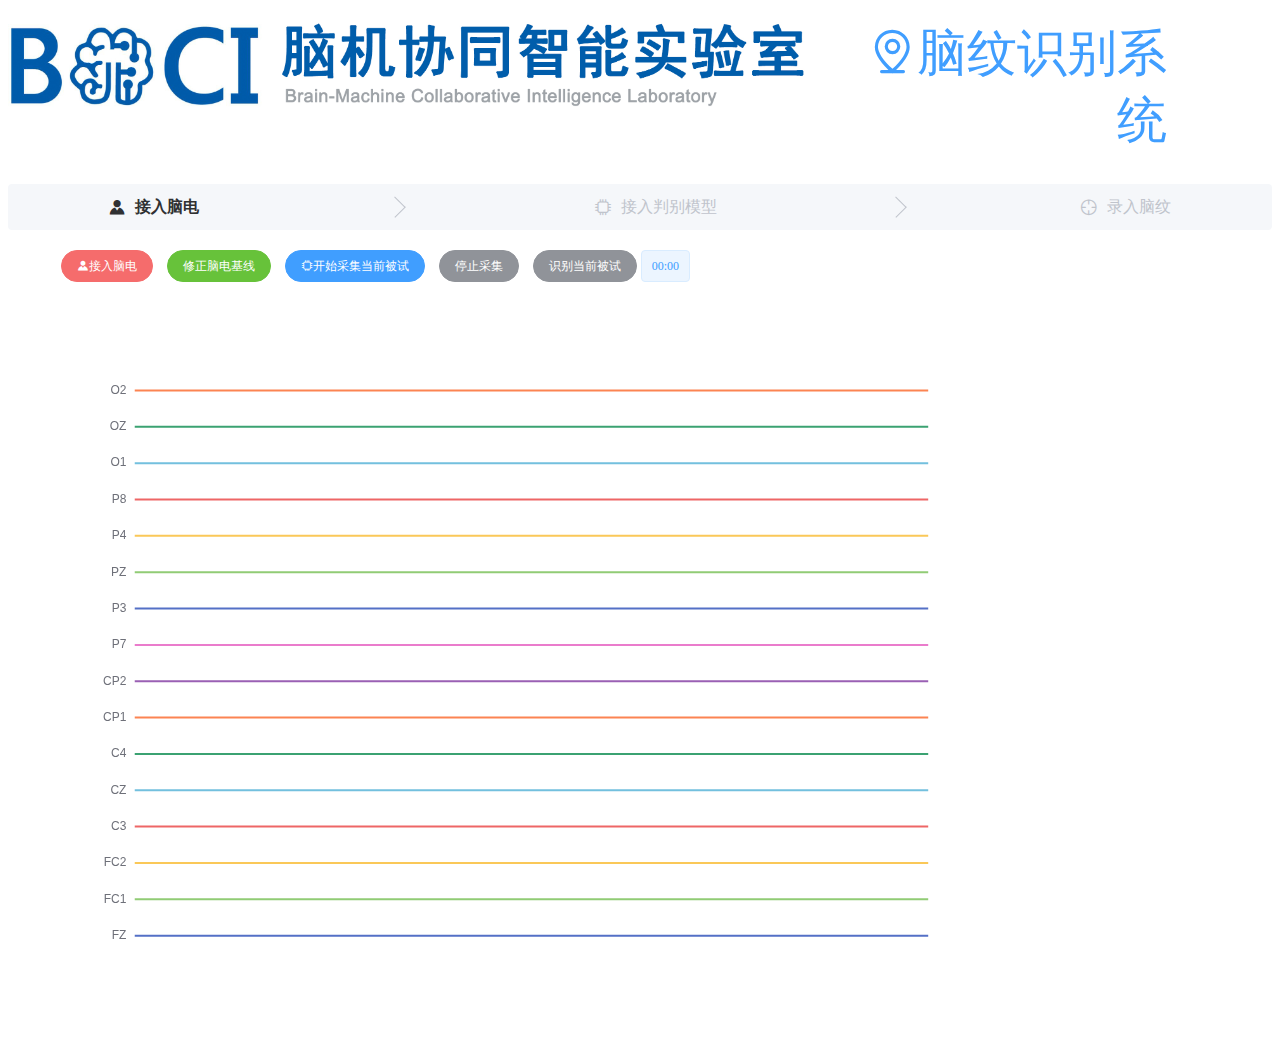
==== html/index.html @ faf5541b "for eeg-indentify" ====
<!DOCTYPE html>
<html lang="en">
<head>
    <meta charset="UTF-8">
    <meta http-equiv="X-UA-Compatible" content="IE=edge">
    <meta name="viewport" content="width=device-width, initial-scale=1.0">
    <title>脑纹识别系统-主页</title>
    <script src="./js/vue.js"></script>
    <script src="./js/axios.min.js"></script>
    <script type="text/javascript" src="./js/echarts.js"></script>
    <script type="text/javascript" src="./js/imageList.js"></script>
    <script type="text/javascript" src="./js/jquery.min.js"></script>
    <script type="text/javascript" src="./js/jquery.classycountdown.js"></script>
    <script type="text/javascript" src="./js/jquery.throttle.js"></script>
    <script type="text/javascript" src="./js/jquery.knob.js"></script>

    <!-- 引入样式 -->
    <link rel="stylesheet" href="./pkgs/element/lib/theme-chalk/index.css">
    <link rel="stylesheet" type="text/css" href="css/jquery.classycountdown.css" />
<!-- 引入组件库 -->
    <script src="./pkgs/element/lib/index.js"></script>
    <link  rel="stylesheet" href="./css/animate.min.css"/>
</head>
<body>
    <div id="app">
    <el-row style="margin-top: 20px;margin-bottom: 30px;">
        <el-col :span="16"><div ><img src="./images/BCI_title.jpg" width="800px"/></div></el-col>
        <el-col :span="6"><div style='line-height:height; color: #409eff; text-align: right; font-size: 50px; font-family: font-family: "Helvetica Neue",Helvetica,"PingFang SC","Hiragino Sans GB","Microsoft YaHei","微软雅黑",Arial,sans-serif;'><i class="el-icon-location-information"></i>脑纹识别系统</div></el-col>
        <audio id="tishiyin" src="./sounds/tishi.wav" preload="auto"></audio>
    </el-row>
    <el-row>
        <el-steps :active="active" simple>
            <el-step title="接入脑电" icon="el-icon-s-custom"></el-step>
            <el-step title="接入判别模型" icon="el-icon-cpu"></el-step>
            <el-step title="录入脑纹" icon="el-icon-aim"></el-step>
          </el-steps>
    </el-row>
    <el-row style="margin-top: 20px;">
        <el-col :span="1"><div style="width:100%;height:20px;"></div></el-col>
        <el-col :span="19">
                <el-button id="BCIbtn" @click="dealBCI()" type="danger" size="small" round><i class="el-icon-s-custom"></i>接入脑电</el-button>
                <el-button @click="reviseBaseline()" type="success" size="small" round>修正脑电基线</el-button>
				<el-button @click="startRecord()" type="primary" size="small"  round><i class="el-icon-cpu"></i>开始采集当前被试</el-button>
                <el-button @click="inputBox()" type="info" size="small" round>停止采集</el-button>
				<el-button @click="recognize()" type="info" size="small" round>识别当前被试</el-button>
                <el-tag id="timeCount">00:00</el-tag>
        </el-col>
    </el-row>

    <el-row><div id="bcicontainer" style="margin-top:20 px; height: 760px"></div></el-row>
    <el-row id="rsvpblock" style="margin-top:20px;margin-left: 50px;">
        <el-col style="text-align:center" :span="3">
            <h2>请注意以下目标</h2>
            <el-card class="box-card">
                <el-image id="limg" :src="timg" style="width: 200px;height: 400px;"></el-image>
            </el-card>
        </el-col>
        <el-col style="text-align:center" :span="17">
            <h2 style="margin-bottom: 20px;">刺激呈现区</h2>
            <div  id="countdown-container" ></div>
            <el-image id="rimg" :src="showimg" style="width: 200px;height: 400px;"></el-image>
        </el-col>
    </el-row>
</div>
</body>

<script>
function fix(num, length) {
  return ('' + num).length < length ? ((new Array(length + 1)).join('0') + num).slice(-length) : '' + num;
}

var app=new Vue({
    el: "#app",
    data:{
        bcistatus:0,
        baseurl:"http://127.0.0.1",
        active: 0,
        channels:["FZ", "FC1", "FC2", "C3", "CZ", "C4", "CP1", "CP2", "P7", "P3", "PZ", "P4", "P8", "O1", "OZ", "O2"],
        imageList:blockimages,
        timgs:timgs,
        showimg:blockimages[0][0],
        timg:timgs[0],
        present:200,
        trials:200,
        sessions:5,
        cursession:0,
        curtrial:0,
        hiddenTime: "hidden",
    },
    methods:{
        toLoading(message){
            return this.$loading({
                lock: false,
                text: message,
                fullscreen: 'false',
                spinner: 'el-icon-loading',
                background: 'rgba(0, 0, 0, 0.5)'
            })
        },
        reviseBaseline(){
            let loading;
            loading = this.toLoading("正在修正基线");
            let aurl=this.baseurl+"/api/reviseBaseline";
            axios.get(aurl).then(function(response){
                data=response.data
                if (data.code==1)
                    app.$message.error(data.data);
                else{
                    app.$message.success("基线修正成功");
                }
                loading.close();
            })
            .catch(function(error){
                app.$message.error(String(error));
                loading.close();
            });
        },
        closeBCI(){
            let loading;
            clearInterval(this.dataInterval);
            loading = this.toLoading("正在关闭上一个脑电模块");
            let aurl=this.baseurl+"/api/closeBCI";
            axios.get(aurl).then(function(response){
                data=response.data
                if (data.code==1)
                    app.$message.error(data.data);
                else{
                    app.$message.success("脑电连接关闭成功");
                    document.getElementById("BCIbtn").innerHTML="接入脑电";
                    app.bcistatus=0;
                }
                loading.close();
            })
            .catch(function(error){
                app.$message.error(String(error));
                loading.close();
            });
        },
        shiftTrial(){
            if(this.curtrial==this.trials){
                clearInterval(this.trialInterval);
                this.curtrial=0;
                this.cursession++;
                if(this.cursession<this.sessions){
                    this.timg=this.timgs[this.cursession];
                    this.$notify({title:"请注意",message: "下一个目标已更新" ,type:"success"})
                    document.getElementById("tishiyin").play();
                    console.log("修正前"+(Date.now()-this.totStart));
                    console.log(1000-(Date.now()-this.totStart-this.present*this.trials*this.cursession-(this.cursession-1)*10000))
                    setTimeout("app.countdown()",1000-(Date.now()-this.totStart-this.present*this.trials*this.cursession-(this.cursession-1)*10000));
                }
                return;
            }
            this.showimg=this.imageList[this.cursession][this.curtrial];
            var eps=Date.now()-this.present*this.curtrial-this.firstshow;
            this.curtrial++;
            // this.lastshow=Date.now();
            if(eps>20){
                setTimeout("app.shiftTrial()", this.present-eps);
            }else{
                setTimeout("app.shiftTrial()", this.present);
            }
        },
        doRSVP(){
            this.timg=this.timgs[this.cursession];
            this.firstshow=Date.now();
            this.shiftTrial();
            // this.clearInterval=setInterval(app.shiftTrial,this.present);
        },
        connectToBCI(){
            let loading;
            loading = this.toLoading("正在接入脑电信号模块");
            let aurl=this.baseurl+"/api/bcigo";
            axios.get(aurl).then(function(response){
                data=response.data
                if (data.code==1)
                    app.$message.error(data.data);
                else{
                    app.$message.success("脑电连接成功");
                    app.channels=data.data.channels;
                    app.bcistatus=1;
                    document.getElementById("BCIbtn").innerHTML="断开脑电连接";
                    app.initEcharts();
                    app.reviseBaseline();
                    this.dataInterval=setInterval(()=>{
                        app.getdata();
                    },250);
                }
                loading.close();
            })
            .catch(function(error){
                app.$message.error(String(error));
                loading.close();
            });
            app.active++;
        },
        dealBCI(){
            if(this.bcistatus==0){
                this.connectToBCI();
            }else{
                this.closeBCI();
            }
        },
        showRecordTime(){
            var d=document.getElementById("timeCount");
            var now=Date.now();
            d.innerHTML=fix(Math.ceil((now-app.startRecordTime)/60000),2)+":"+fix(Math.ceil((now-app.startRecordTime)/1000)%60,2);
        },
        startRecord(){
            let loading;
            loading = this.toLoading("正在开始采集数据");
            let aurl= this.baseurl + "/api/startRecord";
            axios.get(aurl).then(function(response){
                data=response.data
                if (data.code==1)
                    app.$message.error(data.data);
                else{
                    app.$message.success("开始采集数据");
                    app.startRecordTime=Date.now();
                    app.recordInteval=setInterval(()=>{
                        app.showRecordTime();
                    },1000)
                }
                loading.close();
            })
            .catch(function(error){
                app.$message.error(String(error));
                loading.close();
            });
            app.active++;
        },
		inputBox(){
		    this.$prompt('', '脑纹所属人姓名', {
                confirmButtonText: '确定',
                cancelButtonText: '取消',
            }).then(({ value }) => {
                app.stopRecord(value);
            }).catch(() => {
                app.$message({
                type: 'info',
                message: '出现未知问题'
                });
            });
		},
        stopRecord(name){
            let loading;
            loading = this.toLoading("正在保存脑纹数据");
            let aurl= this.baseurl + "/api/stopRecord";
            console.log(name);
            axios.get(aurl,{
                    params:{
                        subjectName: name,
                    }
                }).then(function(response){
                loading.close();
                data=response.data
                if (data.code==1)
                    app.$message.error(data.data);
                else{
                    app.$message.success("保存脑纹数据成功");
                    clearInterval(app.recordInteval);
                    document.getElementById("timeCount").innerHTML="00:00";
                }
            }).catch(function(error){
                app.$message.error(String(error));
                loading.close();
            });
            app.active++;
        },
        recognize(){
            let loading;
            loading = this.toLoading("正在观察当前脑纹");
            let aurl= this.baseurl + "/api/startJudge";

            axios.get(aurl).then(function(response){
                loading.close();
                data=response.data
                if (data.code==1)
                    app.$message.error(data.data);
                else{
                    app.$message.success({message:"识别到当前脑纹属于"+data.data,duration:0,showClose:true});
                }
            }).catch(function(error){
                app.$message.error(String(error));
                loading.close();
            });
        },
        getdata(){
            let aurl= this.baseurl + "/api/getdata";
            axios.get(aurl,{
                params: {
                    timeend: app.end,
                }
            }).then(function(response){
                data=response.data
                if (data.code==1){
                    console.log(data.data);
                }
                else{
                    data=data.data.data;
                    for (var i = 0; i < data[0].length; i++) {
                        for(var j = 0 ; j <app.channels.length; j++){
                            app.signals[j].shift()
                            app.signals[j].push(data[j][i]+j*6);
                        }
                        app.end++;
                        if ((i+1)%30==0){
                            series=[]   
                            for(var j = 0; j < app.channels.length; j++){
                                series.push({data:app.signals[j]})
                            }
                            app.myChart.setOption({
                                series: series,
                            });
                        }
                    }
                    series=[]
                    for(var j = 0; j < app.channels.length; j++){
                        series.push({name:app.channels[j],type:'line',showSymbol:false,hoverAnimation:false,data:app.signals[j],tooltip: {trigger: 'item',},})
                    }
                    app.myChart.setOption({
                        series: series,
                    });
                }
            }).catch(function(error){
                app.$message.error(String(error));
            });
        },
        countdown(){
            document.getElementById("rsvpblock").hidden=false;
            document.getElementById("rimg").hidden=true;
            $('#countdown-container').ClassyCountdown({
                theme: "black-wide", // theme
                end: '10',//实际是9秒剩下一秒用于修正误差
				now: '0',
				labels: true,
				style: {
					element: "",
					textResponsive: .5,
					seconds: {
						gauge: {
							thickness: .02,
							bgColor: "rgba(0,0,0,0.1)",
							fgColor: "#f39c12"
						},
						textCSS: 'font-family:\'Open Sans\'; font-size:25px; font-weight:300; color:#000000;' //原#34495e
					}
				},
				onEndCallback: function() {
                    console.log("修正后"+(Date.now()-app.totStart));
                    if (app.cursession==0)
                        app.totStart=Date.now()
                    var obj=$('#countdown-container').children()
                    for(var i=obj.length-1; i>=0 ; i--) obj[i].remove();
                    document.getElementById("rimg").hidden=false;
                    app.doRSVP();
				}
            })
            
        },
        pretrain(){
            document.getElementById("bcicontainer").hidden=true;
            this.countdown();
        },
        initEcharts(){
            let dom = document.getElementById("bcicontainer");
            document.getElementById("rsvpblock").hidden=true;
            document.getElementById("bcicontainer").hidden=false;
            this.myChart = echarts.init(dom);
            let option;
            this.signals = [];
            for(var i =0 ;i< this.channels.length;i++){
                this.signals.push([]);
            }
            // data=[1,0,-1,1,2,6]
            for (var i = 0; i < 1500; i++) {
                for(var j = 0 ; j <this.channels.length; j++){
                    this.signals[j].push(6*j);
                }
            }
            this.end=0;
            series=[]
            for(var i = 0; i < this.channels.length; i++){
                series.push({name:this.channels[i],type:'line',showSymbol:false,hoverAnimation:false,data:this.signals[i],tooltip: {trigger: 'item',},})
            }
            option = {
                tooltip: {
                },
                xAxis: {
		            show: false,
                    type: 'category',
                    min: 0,
                    max:1500,
                    splitLine: {
                        show: false
                    }
                },
                yAxis: {
                    show: true,
                    type: 'value',
                    min: -6,
                    max: this.channels.length*6+2,
                    interval:6,
                    axisLabel:{
                        formatter: function (value,index) {
                            var texts = [];
                            if (index>=1)
                                texts.push(app.channels[index-1]);
                            return texts;
                        }
                    },
                    splitLine: {
                        show: false
                    },
                },
                series: series
            };
            if (option && typeof option === 'object') {
                this.myChart.setOption(option);
            }
        },
    }
});

app.initEcharts();
</script>

</html>
---- html/pkgs/element/lib/theme-chalk/index.css ----
@charset "UTF-8";.el-pagination--small .arrow.disabled,.el-table .hidden-columns,.el-table td.is-hidden>*,.el-table th.is-hidden>*,.el-table--hidden{visibility:hidden}.el-input__suffix,.el-tree.is-dragging .el-tree-node__content *{pointer-events:none}.el-dropdown .el-dropdown-selfdefine:focus:active,.el-dropdown .el-dropdown-selfdefine:focus:not(.focusing),.el-message__closeBtn:focus,.el-message__content:focus,.el-popover:focus,.el-popover:focus:active,.el-popover__reference:focus:hover,.el-popover__reference:focus:not(.focusing),.el-rate:active,.el-rate:focus,.el-tooltip:focus:hover,.el-tooltip:focus:not(.focusing),.el-upload-list__item.is-success:active,.el-upload-list__item.is-success:not(.focusing):focus{outline-width:0}@font-face{font-family:element-icons;src:url(fonts/element-icons.woff) format("woff"),url(fonts/element-icons.ttf) format("truetype");font-weight:400;font-display:"auto";font-style:normal}[class*=" el-icon-"],[class^=el-icon-]{font-family:element-icons!important;speak:none;font-style:normal;font-weight:400;font-variant:normal;text-transform:none;line-height:1;vertical-align:baseline;display:inline-block;-webkit-font-smoothing:antialiased;-moz-osx-font-smoothing:grayscale}.el-icon-ice-cream-round:before{content:"\e6a0"}.el-icon-ice-cream-square:before{content:"\e6a3"}.el-icon-lollipop:before{content:"\e6a4"}.el-icon-potato-strips:before{content:"\e6a5"}.el-icon-milk-tea:before{content:"\e6a6"}.el-icon-ice-drink:before{content:"\e6a7"}.el-icon-ice-tea:before{content:"\e6a9"}.el-icon-coffee:before{content:"\e6aa"}.el-icon-orange:before{content:"\e6ab"}.el-icon-pear:before{content:"\e6ac"}.el-icon-apple:before{content:"\e6ad"}.el-icon-cherry:before{content:"\e6ae"}.el-icon-watermelon:before{content:"\e6af"}.el-icon-grape:before{content:"\e6b0"}.el-icon-refrigerator:before{content:"\e6b1"}.el-icon-goblet-square-full:before{content:"\e6b2"}.el-icon-goblet-square:before{content:"\e6b3"}.el-icon-goblet-full:before{content:"\e6b4"}.el-icon-goblet:before{content:"\e6b5"}.el-icon-cold-drink:before{content:"\e6b6"}.el-icon-coffee-cup:before{content:"\e6b8"}.el-icon-water-cup:before{content:"\e6b9"}.el-icon-hot-water:before{content:"\e6ba"}.el-icon-ice-cream:before{content:"\e6bb"}.el-icon-dessert:before{content:"\e6bc"}.el-icon-sugar:before{content:"\e6bd"}.el-icon-tableware:before{content:"\e6be"}.el-icon-burger:before{content:"\e6bf"}.el-icon-knife-fork:before{content:"\e6c1"}.el-icon-fork-spoon:before{content:"\e6c2"}.el-icon-chicken:before{content:"\e6c3"}.el-icon-food:before{content:"\e6c4"}.el-icon-dish-1:before{content:"\e6c5"}.el-icon-dish:before{content:"\e6c6"}.el-icon-moon-night:before{content:"\e6ee"}.el-icon-moon:before{content:"\e6f0"}.el-icon-cloudy-and-sunny:before{content:"\e6f1"}.el-icon-partly-cloudy:before{content:"\e6f2"}.el-icon-cloudy:before{content:"\e6f3"}.el-icon-sunny:before{content:"\e6f6"}.el-icon-sunset:before{content:"\e6f7"}.el-icon-sunrise-1:before{content:"\e6f8"}.el-icon-sunrise:before{content:"\e6f9"}.el-icon-heavy-rain:before{content:"\e6fa"}.el-icon-lightning:before{content:"\e6fb"}.el-icon-light-rain:before{content:"\e6fc"}.el-icon-wind-power:before{content:"\e6fd"}.el-icon-baseball:before{content:"\e712"}.el-icon-soccer:before{content:"\e713"}.el-icon-football:before{content:"\e715"}.el-icon-basketball:before{content:"\e716"}.el-icon-ship:before{content:"\e73f"}.el-icon-truck:before{content:"\e740"}.el-icon-bicycle:before{content:"\e741"}.el-icon-mobile-phone:before{content:"\e6d3"}.el-icon-service:before{content:"\e6d4"}.el-icon-key:before{content:"\e6e2"}.el-icon-unlock:before{content:"\e6e4"}.el-icon-lock:before{content:"\e6e5"}.el-icon-watch:before{content:"\e6fe"}.el-icon-watch-1:before{content:"\e6ff"}.el-icon-timer:before{content:"\e702"}.el-icon-alarm-clock:before{content:"\e703"}.el-icon-map-location:before{content:"\e704"}.el-icon-delete-location:before{content:"\e705"}.el-icon-add-location:before{content:"\e706"}.el-icon-location-information:before{content:"\e707"}.el-icon-location-outline:before{content:"\e708"}.el-icon-location:before{content:"\e79e"}.el-icon-place:before{content:"\e709"}.el-icon-discover:before{content:"\e70a"}.el-icon-first-aid-kit:before{content:"\e70b"}.el-icon-trophy-1:before{content:"\e70c"}.el-icon-trophy:before{content:"\e70d"}.el-icon-medal:before{content:"\e70e"}.el-icon-medal-1:before{content:"\e70f"}.el-icon-stopwatch:before{content:"\e710"}.el-icon-mic:before{content:"\e711"}.el-icon-copy-document:before{content:"\e718"}.el-icon-full-screen:before{content:"\e719"}.el-icon-switch-button:before{content:"\e71b"}.el-icon-aim:before{content:"\e71c"}.el-icon-crop:before{content:"\e71d"}.el-icon-odometer:before{content:"\e71e"}.el-icon-time:before{content:"\e71f"}.el-icon-bangzhu:before{content:"\e724"}.el-icon-close-notification:before{content:"\e726"}.el-icon-microphone:before{content:"\e727"}.el-icon-turn-off-microphone:before{content:"\e728"}.el-icon-position:before{content:"\e729"}.el-icon-postcard:before{content:"\e72a"}.el-icon-message:before{content:"\e72b"}.el-icon-chat-line-square:before{content:"\e72d"}.el-icon-chat-dot-square:before{content:"\e72e"}.el-icon-chat-dot-round:before{content:"\e72f"}.el-icon-chat-square:before{content:"\e730"}.el-icon-chat-line-round:before{content:"\e731"}.el-icon-chat-round:before{content:"\e732"}.el-icon-set-up:before{content:"\e733"}.el-icon-turn-off:before{content:"\e734"}.el-icon-open:before{content:"\e735"}.el-icon-connection:before{content:"\e736"}.el-icon-link:before{content:"\e737"}.el-icon-cpu:before{content:"\e738"}.el-icon-thumb:before{content:"\e739"}.el-icon-female:before{content:"\e73a"}.el-icon-male:before{content:"\e73b"}.el-icon-guide:before{content:"\e73c"}.el-icon-news:before{content:"\e73e"}.el-icon-price-tag:before{content:"\e744"}.el-icon-discount:before{content:"\e745"}.el-icon-wallet:before{content:"\e747"}.el-icon-coin:before{content:"\e748"}.el-icon-money:before{content:"\e749"}.el-icon-bank-card:before{content:"\e74a"}.el-icon-box:before{content:"\e74b"}.el-icon-present:before{content:"\e74c"}.el-icon-sell:before{content:"\e6d5"}.el-icon-sold-out:before{content:"\e6d6"}.el-icon-shopping-bag-2:before{content:"\e74d"}.el-icon-shopping-bag-1:before{content:"\e74e"}.el-icon-shopping-cart-2:before{content:"\e74f"}.el-icon-shopping-cart-1:before{content:"\e750"}.el-icon-shopping-cart-full:before{content:"\e751"}.el-icon-smoking:before{content:"\e752"}.el-icon-no-smoking:before{content:"\e753"}.el-icon-house:before{content:"\e754"}.el-icon-table-lamp:before{content:"\e755"}.el-icon-school:before{content:"\e756"}.el-icon-office-building:before{content:"\e757"}.el-icon-toilet-paper:before{content:"\e758"}.el-icon-notebook-2:before{content:"\e759"}.el-icon-notebook-1:before{content:"\e75a"}.el-icon-files:before{content:"\e75b"}.el-icon-collection:before{content:"\e75c"}.el-icon-receiving:before{content:"\e75d"}.el-icon-suitcase-1:before{content:"\e760"}.el-icon-suitcase:before{content:"\e761"}.el-icon-film:before{content:"\e763"}.el-icon-collection-tag:before{content:"\e765"}.el-icon-data-analysis:before{content:"\e766"}.el-icon-pie-chart:before{content:"\e767"}.el-icon-data-board:before{content:"\e768"}.el-icon-data-line:before{content:"\e76d"}.el-icon-reading:before{content:"\e769"}.el-icon-magic-stick:before{content:"\e76a"}.el-icon-coordinate:before{content:"\e76b"}.el-icon-mouse:before{content:"\e76c"}.el-icon-brush:before{content:"\e76e"}.el-icon-headset:before{content:"\e76f"}.el-icon-umbrella:before{content:"\e770"}.el-icon-scissors:before{content:"\e771"}.el-icon-mobile:before{content:"\e773"}.el-icon-attract:before{content:"\e774"}.el-icon-monitor:before{content:"\e775"}.el-icon-search:before{content:"\e778"}.el-icon-takeaway-box:before{content:"\e77a"}.el-icon-paperclip:before{content:"\e77d"}.el-icon-printer:before{content:"\e77e"}.el-icon-document-add:before{content:"\e782"}.el-icon-document:before{content:"\e785"}.el-icon-document-checked:before{content:"\e786"}.el-icon-document-copy:before{content:"\e787"}.el-icon-document-delete:before{content:"\e788"}.el-icon-document-remove:before{content:"\e789"}.el-icon-tickets:before{content:"\e78b"}.el-icon-folder-checked:before{content:"\e77f"}.el-icon-folder-delete:before{content:"\e780"}.el-icon-folder-remove:before{content:"\e781"}.el-icon-folder-add:before{content:"\e783"}.el-icon-folder-opened:before{content:"\e784"}.el-icon-folder:before{content:"\e78a"}.el-icon-edit-outline:before{content:"\e764"}.el-icon-edit:before{content:"\e78c"}.el-icon-date:before{content:"\e78e"}.el-icon-c-scale-to-original:before{content:"\e7c6"}.el-icon-view:before{content:"\e6ce"}.el-icon-loading:before{content:"\e6cf"}.el-icon-rank:before{content:"\e6d1"}.el-icon-sort-down:before{content:"\e7c4"}.el-icon-sort-up:before{content:"\e7c5"}.el-icon-sort:before{content:"\e6d2"}.el-icon-finished:before{content:"\e6cd"}.el-icon-refresh-left:before{content:"\e6c7"}.el-icon-refresh-right:before{content:"\e6c8"}.el-icon-refresh:before{content:"\e6d0"}.el-icon-video-play:before{content:"\e7c0"}.el-icon-video-pause:before{content:"\e7c1"}.el-icon-d-arrow-right:before{content:"\e6dc"}.el-icon-d-arrow-left:before{content:"\e6dd"}.el-icon-arrow-up:before{content:"\e6e1"}.el-icon-arrow-down:before{content:"\e6df"}.el-icon-arrow-right:before{content:"\e6e0"}.el-icon-arrow-left:before{content:"\e6de"}.el-icon-top-right:before{content:"\e6e7"}.el-icon-top-left:before{content:"\e6e8"}.el-icon-top:before{content:"\e6e6"}.el-icon-bottom:before{content:"\e6eb"}.el-icon-right:before{content:"\e6e9"}.el-icon-back:before{content:"\e6ea"}.el-icon-bottom-right:before{content:"\e6ec"}.el-icon-bottom-left:before{content:"\e6ed"}.el-icon-caret-top:before{content:"\e78f"}.el-icon-caret-bottom:before{content:"\e790"}.el-icon-caret-right:before{content:"\e791"}.el-icon-caret-left:before{content:"\e792"}.el-icon-d-caret:before{content:"\e79a"}.el-icon-share:before{content:"\e793"}.el-icon-menu:before{content:"\e798"}.el-icon-s-grid:before{content:"\e7a6"}.el-icon-s-check:before{content:"\e7a7"}.el-icon-s-data:before{content:"\e7a8"}.el-icon-s-opportunity:before{content:"\e7aa"}.el-icon-s-custom:before{content:"\e7ab"}.el-icon-s-claim:before{content:"\e7ad"}.el-icon-s-finance:before{content:"\e7ae"}.el-icon-s-comment:before{content:"\e7af"}.el-icon-s-flag:before{content:"\e7b0"}.el-icon-s-marketing:before{content:"\e7b1"}.el-icon-s-shop:before{content:"\e7b4"}.el-icon-s-open:before{content:"\e7b5"}.el-icon-s-management:before{content:"\e7b6"}.el-icon-s-ticket:before{content:"\e7b7"}.el-icon-s-release:before{content:"\e7b8"}.el-icon-s-home:before{content:"\e7b9"}.el-icon-s-promotion:before{content:"\e7ba"}.el-icon-s-operation:before{content:"\e7bb"}.el-icon-s-unfold:before{content:"\e7bc"}.el-icon-s-fold:before{content:"\e7a9"}.el-icon-s-platform:before{content:"\e7bd"}.el-icon-s-order:before{content:"\e7be"}.el-icon-s-cooperation:before{content:"\e7bf"}.el-icon-bell:before{content:"\e725"}.el-icon-message-solid:before{content:"\e799"}.el-icon-video-camera:before{content:"\e772"}.el-icon-video-camera-solid:before{content:"\e796"}.el-icon-camera:before{content:"\e779"}.el-icon-camera-solid:before{content:"\e79b"}.el-icon-download:before{content:"\e77c"}.el-icon-upload2:before{content:"\e77b"}.el-icon-upload:before{content:"\e7c3"}.el-icon-picture-outline-round:before{content:"\e75f"}.el-icon-picture-outline:before{content:"\e75e"}.el-icon-picture:before{content:"\e79f"}.el-icon-close:before{content:"\e6db"}.el-icon-check:before{content:"\e6da"}.el-icon-plus:before{content:"\e6d9"}.el-icon-minus:before{content:"\e6d8"}.el-icon-help:before{content:"\e73d"}.el-icon-s-help:before{content:"\e7b3"}.el-icon-circle-close:before{content:"\e78d"}.el-icon-circle-check:before{content:"\e720"}.el-icon-circle-plus-outline:before{content:"\e723"}.el-icon-remove-outline:before{content:"\e722"}.el-icon-zoom-out:before{content:"\e776"}.el-icon-zoom-in:before{content:"\e777"}.el-icon-error:before{content:"\e79d"}.el-icon-success:before{content:"\e79c"}.el-icon-circle-plus:before{content:"\e7a0"}.el-icon-remove:before{content:"\e7a2"}.el-icon-info:before{content:"\e7a1"}.el-icon-question:before{content:"\e7a4"}.el-icon-warning-outline:before{content:"\e6c9"}.el-icon-warning:before{content:"\e7a3"}.el-icon-goods:before{content:"\e7c2"}.el-icon-s-goods:before{content:"\e7b2"}.el-icon-star-off:before{content:"\e717"}.el-icon-star-on:before{content:"\e797"}.el-icon-more-outline:before{content:"\e6cc"}.el-icon-more:before{content:"\e794"}.el-icon-phone-outline:before{content:"\e6cb"}.el-icon-phone:before{content:"\e795"}.el-icon-user:before{content:"\e6e3"}.el-icon-user-solid:before{content:"\e7a5"}.el-icon-setting:before{content:"\e6ca"}.el-icon-s-tools:before{content:"\e7ac"}.el-icon-delete:before{content:"\e6d7"}.el-icon-delete-solid:before{content:"\e7c9"}.el-icon-eleme:before{content:"\e7c7"}.el-icon-platform-eleme:before{content:"\e7ca"}.el-icon-loading{-webkit-animation:rotating 2s linear infinite;animation:rotating 2s linear infinite}.el-icon--right{margin-left:5px}.el-icon--left{margin-right:5px}@-webkit-keyframes rotating{0%{-webkit-transform:rotateZ(0);transform:rotateZ(0)}100%{-webkit-transform:rotateZ(360deg);transform:rotateZ(360deg)}}@keyframes rotating{0%{-webkit-transform:rotateZ(0);transform:rotateZ(0)}100%{-webkit-transform:rotateZ(360deg);transform:rotateZ(360deg)}}.el-pagination{white-space:nowrap;padding:2px 5px;color:#303133;font-weight:700}.el-pagination::after,.el-pagination::before{display:table;content:""}.el-pagination::after{clear:both}.el-pagination button,.el-pagination span:not([class*=suffix]){display:inline-block;font-size:13px;min-width:35.5px;height:28px;line-height:28px;vertical-align:top;-webkit-box-sizing:border-box;box-sizing:border-box}.el-pagination .el-input__inner{text-align:center;-moz-appearance:textfield;line-height:normal}.el-pagination .el-input__suffix{right:0;-webkit-transform:scale(.8);transform:scale(.8)}.el-pagination .el-select .el-input{width:100px;margin:0 5px}.el-pagination .el-select .el-input .el-input__inner{padding-right:25px;border-radius:3px}.el-pagination button{border:none;padding:0 6px;background:0 0}.el-pagination button:focus{outline:0}.el-pagination button:hover{color:#409EFF}.el-pagination button:disabled{color:#C0C4CC;background-color:#FFF;cursor:not-allowed}.el-pagination .btn-next,.el-pagination .btn-prev{background:center center no-repeat #FFF;background-size:16px;cursor:pointer;margin:0;color:#303133}.el-pagination .btn-next .el-icon,.el-pagination .btn-prev .el-icon{display:block;font-size:12px;font-weight:700}.el-pagination .btn-prev{padding-right:12px}.el-pagination .btn-next{padding-left:12px}.el-pagination .el-pager li.disabled{color:#C0C4CC;cursor:not-allowed}.el-pager li,.el-pager li.btn-quicknext:hover,.el-pager li.btn-quickprev:hover{cursor:pointer}.el-pagination--small .btn-next,.el-pagination--small .btn-prev,.el-pagination--small .el-pager li,.el-pagination--small .el-pager li.btn-quicknext,.el-pagination--small .el-pager li.btn-quickprev,.el-pagination--small .el-pager li:last-child{border-color:transparent;font-size:12px;line-height:22px;height:22px;min-width:22px}.el-pagination--small .more::before,.el-pagination--small li.more::before{line-height:24px}.el-pagination--small button,.el-pagination--small span:not([class*=suffix]){height:22px;line-height:22px}.el-pagination--small .el-pagination__editor,.el-pagination--small .el-pagination__editor.el-input .el-input__inner{height:22px}.el-pagination__sizes{margin:0 10px 0 0;font-weight:400;color:#606266}.el-pagination__sizes .el-input .el-input__inner{font-size:13px;padding-left:8px}.el-pagination__sizes .el-input .el-input__inner:hover{border-color:#409EFF}.el-pagination__total{margin-right:10px;font-weight:400;color:#606266}.el-pagination__jump{margin-left:24px;font-weight:400;color:#606266}.el-pagination__jump .el-input__inner{padding:0 3px}.el-pagination__rightwrapper{float:right}.el-pagination__editor{line-height:18px;padding:0 2px;height:28px;text-align:center;margin:0 2px;-webkit-box-sizing:border-box;box-sizing:border-box;border-radius:3px}.el-pager,.el-pagination.is-background .btn-next,.el-pagination.is-background .btn-prev{padding:0}.el-pagination__editor.el-input{width:50px}.el-pagination__editor.el-input .el-input__inner{height:28px}.el-pagination__editor .el-input__inner::-webkit-inner-spin-button,.el-pagination__editor .el-input__inner::-webkit-outer-spin-button{-webkit-appearance:none;margin:0}.el-pagination.is-background .btn-next,.el-pagination.is-background .btn-prev,.el-pagination.is-background .el-pager li{margin:0 5px;background-color:#f4f4f5;color:#606266;min-width:30px;border-radius:2px}.el-pagination.is-background .btn-next.disabled,.el-pagination.is-background .btn-next:disabled,.el-pagination.is-background .btn-prev.disabled,.el-pagination.is-background .btn-prev:disabled,.el-pagination.is-background .el-pager li.disabled{color:#C0C4CC}.el-pagination.is-background .el-pager li:not(.disabled):hover{color:#409EFF}.el-pagination.is-background .el-pager li:not(.disabled).active{background-color:#409EFF;color:#FFF}.el-dialog,.el-pager li{background:#FFF;-webkit-box-sizing:border-box}.el-pagination.is-background.el-pagination--small .btn-next,.el-pagination.is-background.el-pagination--small .btn-prev,.el-pagination.is-background.el-pagination--small .el-pager li{margin:0 3px;min-width:22px}.el-pager,.el-pager li{vertical-align:top;margin:0;display:inline-block}.el-pager{-webkit-user-select:none;-moz-user-select:none;-ms-user-select:none;user-select:none;list-style:none;font-size:0}.el-date-table,.el-table th{-webkit-user-select:none;-moz-user-select:none}.el-pager .more::before{line-height:30px}.el-pager li{padding:0 4px;font-size:13px;min-width:35.5px;height:28px;line-height:28px;box-sizing:border-box;text-align:center}.el-menu--collapse .el-menu .el-submenu,.el-menu--popup{min-width:200px}.el-pager li.btn-quicknext,.el-pager li.btn-quickprev{line-height:28px;color:#303133}.el-pager li.btn-quicknext.disabled,.el-pager li.btn-quickprev.disabled{color:#C0C4CC}.el-pager li.active+li{border-left:0}.el-pager li:hover{color:#409EFF}.el-pager li.active{color:#409EFF;cursor:default}@-webkit-keyframes v-modal-in{0%{opacity:0}}@-webkit-keyframes v-modal-out{100%{opacity:0}}.el-dialog{position:relative;margin:0 auto 50px;border-radius:2px;-webkit-box-shadow:0 1px 3px rgba(0,0,0,.3);box-shadow:0 1px 3px rgba(0,0,0,.3);box-sizing:border-box;width:50%}.el-dialog.is-fullscreen{width:100%;margin-top:0;margin-bottom:0;height:100%;overflow:auto}.el-dialog__wrapper{position:fixed;top:0;right:0;bottom:0;left:0;overflow:auto;margin:0}.el-dialog__header{padding:20px 20px 10px}.el-dialog__headerbtn{position:absolute;top:20px;right:20px;padding:0;background:0 0;border:none;outline:0;cursor:pointer;font-size:16px}.el-dialog__headerbtn .el-dialog__close{color:#909399}.el-dialog__headerbtn:focus .el-dialog__close,.el-dialog__headerbtn:hover .el-dialog__close{color:#409EFF}.el-dialog__title{line-height:24px;font-size:18px;color:#303133}.el-dialog__body{padding:30px 20px;color:#606266;font-size:14px;word-break:break-all}.el-dialog__footer{padding:10px 20px 20px;text-align:right;-webkit-box-sizing:border-box;box-sizing:border-box}.el-dialog--center{text-align:center}.el-dialog--center .el-dialog__body{text-align:initial;padding:25px 25px 30px}.el-dialog--center .el-dialog__footer{text-align:inherit}.dialog-fade-enter-active{-webkit-animation:dialog-fade-in .3s;animation:dialog-fade-in .3s}.dialog-fade-leave-active{-webkit-animation:dialog-fade-out .3s;animation:dialog-fade-out .3s}@-webkit-keyframes dialog-fade-in{0%{-webkit-transform:translate3d(0,-20px,0);transform:translate3d(0,-20px,0);opacity:0}100%{-webkit-transform:translate3d(0,0,0);transform:translate3d(0,0,0);opacity:1}}@keyframes dialog-fade-in{0%{-webkit-transform:translate3d(0,-20px,0);transform:translate3d(0,-20px,0);opacity:0}100%{-webkit-transform:translate3d(0,0,0);transform:translate3d(0,0,0);opacity:1}}@-webkit-keyframes dialog-fade-out{0%{-webkit-transform:translate3d(0,0,0);transform:translate3d(0,0,0);opacity:1}100%{-webkit-transform:translate3d(0,-20px,0);transform:translate3d(0,-20px,0);opacity:0}}@keyframes dialog-fade-out{0%{-webkit-transform:translate3d(0,0,0);transform:translate3d(0,0,0);opacity:1}100%{-webkit-transform:translate3d(0,-20px,0);transform:translate3d(0,-20px,0);opacity:0}}.el-autocomplete{position:relative;display:inline-block}.el-autocomplete-suggestion{margin:5px 0;-webkit-box-shadow:0 2px 12px 0 rgba(0,0,0,.1);box-shadow:0 2px 12px 0 rgba(0,0,0,.1);border-radius:4px;border:1px solid #E4E7ED;-webkit-box-sizing:border-box;box-sizing:border-box;background-color:#FFF}.el-dropdown-menu,.el-menu--collapse .el-submenu .el-menu{z-index:10;-webkit-box-shadow:0 2px 12px 0 rgba(0,0,0,.1)}.el-autocomplete-suggestion__wrap{max-height:280px;padding:10px 0;-webkit-box-sizing:border-box;box-sizing:border-box}.el-autocomplete-suggestion__list{margin:0;padding:0}.el-autocomplete-suggestion li{padding:0 20px;margin:0;line-height:34px;cursor:pointer;color:#606266;font-size:14px;list-style:none;white-space:nowrap;overflow:hidden;text-overflow:ellipsis}.el-autocomplete-suggestion li.highlighted,.el-autocomplete-suggestion li:hover{background-color:#F5F7FA}.el-autocomplete-suggestion li.divider{margin-top:6px;border-top:1px solid #000}.el-autocomplete-suggestion li.divider:last-child{margin-bottom:-6px}.el-autocomplete-suggestion.is-loading li{text-align:center;height:100px;line-height:100px;font-size:20px;color:#999}.el-autocomplete-suggestion.is-loading li::after{display:inline-block;content:"";height:100%;vertical-align:middle}.el-autocomplete-suggestion.is-loading li:hover{background-color:#FFF}.el-autocomplete-suggestion.is-loading .el-icon-loading{vertical-align:middle}.el-dropdown{display:inline-block;position:relative;color:#606266;font-size:14px}.el-dropdown .el-button-group{display:block}.el-dropdown .el-button-group .el-button{float:none}.el-dropdown .el-dropdown__caret-button{padding-left:5px;padding-right:5px;position:relative;border-left:none}.el-dropdown .el-dropdown__caret-button::before{content:'';position:absolute;display:block;width:1px;top:5px;bottom:5px;left:0;background:rgba(255,255,255,.5)}.el-dropdown .el-dropdown__caret-button.el-button--default::before{background:rgba(220,223,230,.5)}.el-dropdown .el-dropdown__caret-button:hover::before{top:0;bottom:0}.el-dropdown .el-dropdown__caret-button .el-dropdown__icon{padding-left:0}.el-dropdown__icon{font-size:12px;margin:0 3px}.el-dropdown-menu{position:absolute;top:0;left:0;padding:10px 0;margin:5px 0;background-color:#FFF;border:1px solid #EBEEF5;border-radius:4px;box-shadow:0 2px 12px 0 rgba(0,0,0,.1)}.el-dropdown-menu__item{list-style:none;line-height:36px;padding:0 20px;margin:0;font-size:14px;color:#606266;cursor:pointer;outline:0}.el-dropdown-menu__item:focus,.el-dropdown-menu__item:not(.is-disabled):hover{background-color:#ecf5ff;color:#66b1ff}.el-dropdown-menu__item i{margin-right:5px}.el-dropdown-menu__item--divided{position:relative;margin-top:6px;border-top:1px solid #EBEEF5}.el-dropdown-menu__item--divided:before{content:'';height:6px;display:block;margin:0 -20px;background-color:#FFF}.el-dropdown-menu__item.is-disabled{cursor:default;color:#bbb;pointer-events:none}.el-dropdown-menu--medium{padding:6px 0}.el-dropdown-menu--medium .el-dropdown-menu__item{line-height:30px;padding:0 17px;font-size:14px}.el-dropdown-menu--medium .el-dropdown-menu__item.el-dropdown-menu__item--divided{margin-top:6px}.el-dropdown-menu--medium .el-dropdown-menu__item.el-dropdown-menu__item--divided:before{height:6px;margin:0 -17px}.el-dropdown-menu--small{padding:6px 0}.el-dropdown-menu--small .el-dropdown-menu__item{line-height:27px;padding:0 15px;font-size:13px}.el-dropdown-menu--small .el-dropdown-menu__item.el-dropdown-menu__item--divided{margin-top:4px}.el-dropdown-menu--small .el-dropdown-menu__item.el-dropdown-menu__item--divided:before{height:4px;margin:0 -15px}.el-dropdown-menu--mini{padding:3px 0}.el-dropdown-menu--mini .el-dropdown-menu__item{line-height:24px;padding:0 10px;font-size:12px}.el-dropdown-menu--mini .el-dropdown-menu__item.el-dropdown-menu__item--divided{margin-top:3px}.el-dropdown-menu--mini .el-dropdown-menu__item.el-dropdown-menu__item--divided:before{height:3px;margin:0 -10px}.el-menu{border-right:solid 1px #e6e6e6;list-style:none;position:relative;margin:0;padding-left:0;background-color:#FFF}.el-menu--horizontal>.el-menu-item:not(.is-disabled):focus,.el-menu--horizontal>.el-menu-item:not(.is-disabled):hover,.el-menu--horizontal>.el-submenu .el-submenu__title:hover{background-color:#fff}.el-menu::after,.el-menu::before{display:table;content:""}.el-menu::after{clear:both}.el-menu.el-menu--horizontal{border-bottom:solid 1px #e6e6e6}.el-menu--horizontal{border-right:none}.el-menu--horizontal>.el-menu-item{float:left;height:60px;line-height:60px;margin:0;border-bottom:2px solid transparent;color:#909399}.el-menu--horizontal>.el-menu-item a,.el-menu--horizontal>.el-menu-item a:hover{color:inherit}.el-menu--horizontal>.el-submenu{float:left}.el-menu--horizontal>.el-submenu:focus,.el-menu--horizontal>.el-submenu:hover{outline:0}.el-menu--horizontal>.el-submenu:focus .el-submenu__title,.el-menu--horizontal>.el-submenu:hover .el-submenu__title{color:#303133}.el-menu--horizontal>.el-submenu.is-active .el-submenu__title{border-bottom:2px solid #409EFF;color:#303133}.el-menu--horizontal>.el-submenu .el-submenu__title{height:60px;line-height:60px;border-bottom:2px solid transparent;color:#909399}.el-menu--horizontal>.el-submenu .el-submenu__icon-arrow{position:static;vertical-align:middle;margin-left:8px;margin-top:-3px}.el-menu--horizontal .el-menu .el-menu-item,.el-menu--horizontal .el-menu .el-submenu__title{background-color:#FFF;float:none;height:36px;line-height:36px;padding:0 10px;color:#909399}.el-menu--horizontal .el-menu .el-menu-item.is-active,.el-menu--horizontal .el-menu .el-submenu.is-active>.el-submenu__title{color:#303133}.el-menu--horizontal .el-menu-item:not(.is-disabled):focus,.el-menu--horizontal .el-menu-item:not(.is-disabled):hover{outline:0;color:#303133}.el-menu--horizontal>.el-menu-item.is-active{border-bottom:2px solid #409EFF;color:#303133}.el-menu--collapse{width:64px}.el-menu--collapse>.el-menu-item [class^=el-icon-],.el-menu--collapse>.el-submenu>.el-submenu__title [class^=el-icon-]{margin:0;vertical-align:middle;width:24px;text-align:center}.el-menu--collapse>.el-menu-item .el-submenu__icon-arrow,.el-menu--collapse>.el-submenu>.el-submenu__title .el-submenu__icon-arrow{display:none}.el-menu--collapse>.el-menu-item span,.el-menu--collapse>.el-submenu>.el-submenu__title span{height:0;width:0;overflow:hidden;visibility:hidden;display:inline-block}.el-menu--collapse>.el-menu-item.is-active i{color:inherit}.el-menu--collapse .el-submenu{position:relative}.el-menu--collapse .el-submenu .el-menu{position:absolute;margin-left:5px;top:0;left:100%;border:1px solid #E4E7ED;border-radius:2px;box-shadow:0 2px 12px 0 rgba(0,0,0,.1)}.el-menu-item,.el-submenu__title{height:56px;line-height:56px;position:relative;-webkit-box-sizing:border-box;white-space:nowrap;list-style:none}.el-menu--collapse .el-submenu.is-opened>.el-submenu__title .el-submenu__icon-arrow{-webkit-transform:none;transform:none}.el-menu--popup{z-index:100;border:none;padding:5px 0;border-radius:2px;-webkit-box-shadow:0 2px 12px 0 rgba(0,0,0,.1);box-shadow:0 2px 12px 0 rgba(0,0,0,.1)}.el-menu--popup-bottom-start{margin-top:5px}.el-menu--popup-right-start{margin-left:5px;margin-right:5px}.el-menu-item{font-size:14px;color:#303133;padding:0 20px;cursor:pointer;-webkit-transition:border-color .3s,background-color .3s,color .3s;transition:border-color .3s,background-color .3s,color .3s;box-sizing:border-box}.el-menu-item *{vertical-align:middle}.el-menu-item i{color:#909399}.el-menu-item:focus,.el-menu-item:hover{outline:0;background-color:#ecf5ff}.el-menu-item.is-disabled{opacity:.25;cursor:not-allowed;background:0 0!important}.el-menu-item [class^=el-icon-]{margin-right:5px;width:24px;text-align:center;font-size:18px;vertical-align:middle}.el-menu-item.is-active{color:#409EFF}.el-menu-item.is-active i{color:inherit}.el-submenu{list-style:none;margin:0;padding-left:0}.el-submenu__title{font-size:14px;color:#303133;padding:0 20px;cursor:pointer;-webkit-transition:border-color .3s,background-color .3s,color .3s;transition:border-color .3s,background-color .3s,color .3s;box-sizing:border-box}.el-submenu__title *{vertical-align:middle}.el-submenu__title i{color:#909399}.el-submenu__title:focus,.el-submenu__title:hover{outline:0;background-color:#ecf5ff}.el-submenu__title.is-disabled{opacity:.25;cursor:not-allowed;background:0 0!important}.el-submenu__title:hover{background-color:#ecf5ff}.el-submenu .el-menu{border:none}.el-submenu .el-menu-item{height:50px;line-height:50px;padding:0 45px;min-width:200px}.el-submenu__icon-arrow{position:absolute;top:50%;right:20px;margin-top:-7px;-webkit-transition:-webkit-transform .3s;transition:-webkit-transform .3s;transition:transform .3s;transition:transform .3s,-webkit-transform .3s;font-size:12px}.el-submenu.is-active .el-submenu__title{border-bottom-color:#409EFF}.el-submenu.is-opened>.el-submenu__title .el-submenu__icon-arrow{-webkit-transform:rotateZ(180deg);transform:rotateZ(180deg)}.el-submenu.is-disabled .el-menu-item,.el-submenu.is-disabled .el-submenu__title{opacity:.25;cursor:not-allowed;background:0 0!important}.el-submenu [class^=el-icon-]{vertical-align:middle;margin-right:5px;width:24px;text-align:center;font-size:18px}.el-menu-item-group>ul{padding:0}.el-menu-item-group__title{padding:7px 0 7px 20px;line-height:normal;font-size:12px;color:#909399}.el-radio-button__inner,.el-radio-group{display:inline-block;line-height:1;vertical-align:middle}.horizontal-collapse-transition .el-submenu__title .el-submenu__icon-arrow{-webkit-transition:.2s;transition:.2s;opacity:0}.el-radio-group{font-size:0}.el-radio-button{position:relative;display:inline-block;outline:0}.el-radio-button__inner{white-space:nowrap;background:#FFF;border:1px solid #DCDFE6;font-weight:500;border-left:0;color:#606266;-webkit-appearance:none;text-align:center;-webkit-box-sizing:border-box;box-sizing:border-box;outline:0;margin:0;position:relative;cursor:pointer;-webkit-transition:all .3s cubic-bezier(.645,.045,.355,1);transition:all .3s cubic-bezier(.645,.045,.355,1);padding:12px 20px;font-size:14px;border-radius:0}.el-radio-button__inner.is-round{padding:12px 20px}.el-radio-button__inner:hover{color:#409EFF}.el-radio-button__inner [class*=el-icon-]{line-height:.9}.el-radio-button__inner [class*=el-icon-]+span{margin-left:5px}.el-radio-button:first-child .el-radio-button__inner{border-left:1px solid #DCDFE6;border-radius:4px 0 0 4px;-webkit-box-shadow:none!important;box-shadow:none!important}.el-radio-button__orig-radio{opacity:0;outline:0;position:absolute;z-index:-1}.el-radio-button__orig-radio:checked+.el-radio-button__inner{color:#FFF;background-color:#409EFF;border-color:#409EFF;-webkit-box-shadow:-1px 0 0 0 #409EFF;box-shadow:-1px 0 0 0 #409EFF}.el-radio-button__orig-radio:disabled+.el-radio-button__inner{color:#C0C4CC;cursor:not-allowed;background-image:none;background-color:#FFF;border-color:#EBEEF5;-webkit-box-shadow:none;box-shadow:none}.el-radio-button__orig-radio:disabled:checked+.el-radio-button__inner{background-color:#F2F6FC}.el-radio-button:last-child .el-radio-button__inner{border-radius:0 4px 4px 0}.el-popover,.el-radio-button:first-child:last-child .el-radio-button__inner{border-radius:4px}.el-radio-button--medium .el-radio-button__inner{padding:10px 20px;font-size:14px;border-radius:0}.el-radio-button--medium .el-radio-button__inner.is-round{padding:10px 20px}.el-radio-button--small .el-radio-button__inner{padding:9px 15px;font-size:12px;border-radius:0}.el-radio-button--small .el-radio-button__inner.is-round{padding:9px 15px}.el-radio-button--mini .el-radio-button__inner{padding:7px 15px;font-size:12px;border-radius:0}.el-radio-button--mini .el-radio-button__inner.is-round{padding:7px 15px}.el-radio-button:focus:not(.is-focus):not(:active):not(.is-disabled){-webkit-box-shadow:0 0 2px 2px #409EFF;box-shadow:0 0 2px 2px #409EFF}.el-switch{display:-webkit-inline-box;display:-ms-inline-flexbox;display:inline-flex;-webkit-box-align:center;-ms-flex-align:center;align-items:center;position:relative;font-size:14px;line-height:20px;height:20px;vertical-align:middle}.el-switch__core,.el-switch__label{display:inline-block;cursor:pointer}.el-switch.is-disabled .el-switch__core,.el-switch.is-disabled .el-switch__label{cursor:not-allowed}.el-switch__label{-webkit-transition:.2s;transition:.2s;height:20px;font-size:14px;font-weight:500;vertical-align:middle;color:#303133}.el-switch__label.is-active{color:#409EFF}.el-switch__label--left{margin-right:10px}.el-switch__label--right{margin-left:10px}.el-switch__label *{line-height:1;font-size:14px;display:inline-block}.el-switch__input{position:absolute;width:0;height:0;opacity:0;margin:0}.el-switch__core{margin:0;position:relative;width:40px;height:20px;border:1px solid #DCDFE6;outline:0;border-radius:10px;-webkit-box-sizing:border-box;box-sizing:border-box;background:#DCDFE6;-webkit-transition:border-color .3s,background-color .3s;transition:border-color .3s,background-color .3s;vertical-align:middle}.el-switch__core:after{content:"";position:absolute;top:1px;left:1px;border-radius:100%;-webkit-transition:all .3s;transition:all .3s;width:16px;height:16px;background-color:#FFF}.el-switch.is-checked .el-switch__core{border-color:#409EFF;background-color:#409EFF}.el-switch.is-checked .el-switch__core::after{left:100%;margin-left:-17px}.el-switch.is-disabled{opacity:.6}.el-switch--wide .el-switch__label.el-switch__label--left span{left:10px}.el-switch--wide .el-switch__label.el-switch__label--right span{right:10px}.el-switch .label-fade-enter,.el-switch .label-fade-leave-active{opacity:0}.el-select-dropdown{position:absolute;z-index:1001;border:1px solid #E4E7ED;border-radius:4px;background-color:#FFF;-webkit-box-shadow:0 2px 12px 0 rgba(0,0,0,.1);box-shadow:0 2px 12px 0 rgba(0,0,0,.1);-webkit-box-sizing:border-box;box-sizing:border-box;margin:5px 0}.el-select-dropdown.is-multiple .el-select-dropdown__item.selected{color:#409EFF;background-color:#FFF}.el-select-dropdown.is-multiple .el-select-dropdown__item.selected.hover{background-color:#F5F7FA}.el-select-dropdown.is-multiple .el-select-dropdown__item.selected::after{position:absolute;right:20px;font-family:element-icons;content:"\e6da";font-size:12px;font-weight:700;-webkit-font-smoothing:antialiased;-moz-osx-font-smoothing:grayscale}.el-select-dropdown .el-scrollbar.is-empty .el-select-dropdown__list{padding:0}.el-select-dropdown__empty{padding:10px 0;margin:0;text-align:center;color:#999;font-size:14px}.el-select-dropdown__wrap{max-height:274px}.el-select-dropdown__list{list-style:none;padding:6px 0;margin:0;-webkit-box-sizing:border-box;box-sizing:border-box}.el-select-dropdown__item{font-size:14px;padding:0 20px;position:relative;white-space:nowrap;overflow:hidden;text-overflow:ellipsis;color:#606266;height:34px;line-height:34px;-webkit-box-sizing:border-box;box-sizing:border-box;cursor:pointer}.el-select-dropdown__item.is-disabled{color:#C0C4CC;cursor:not-allowed}.el-select-dropdown__item.is-disabled:hover{background-color:#FFF}.el-select-dropdown__item.hover,.el-select-dropdown__item:hover{background-color:#F5F7FA}.el-select-dropdown__item.selected{color:#409EFF;font-weight:700}.el-select-group{margin:0;padding:0}.el-select-group__wrap{position:relative;list-style:none;margin:0;padding:0}.el-select-group__wrap:not(:last-of-type){padding-bottom:24px}.el-select-group__wrap:not(:last-of-type)::after{content:'';position:absolute;display:block;left:20px;right:20px;bottom:12px;height:1px;background:#E4E7ED}.el-select-group__title{padding-left:20px;font-size:12px;color:#909399;line-height:30px}.el-select-group .el-select-dropdown__item{padding-left:20px}.el-select{display:inline-block;position:relative}.el-select .el-select__tags>span{display:contents}.el-select:hover .el-input__inner{border-color:#C0C4CC}.el-select .el-input__inner{cursor:pointer;padding-right:35px}.el-select .el-input__inner:focus{border-color:#409EFF}.el-select .el-input .el-select__caret{color:#C0C4CC;font-size:14px;-webkit-transition:-webkit-transform .3s;transition:-webkit-transform .3s;transition:transform .3s;transition:transform .3s,-webkit-transform .3s;-webkit-transform:rotateZ(180deg);transform:rotateZ(180deg);cursor:pointer}.el-select .el-input .el-select__caret.is-reverse{-webkit-transform:rotateZ(0);transform:rotateZ(0)}.el-select .el-input .el-select__caret.is-show-close{font-size:14px;text-align:center;-webkit-transform:rotateZ(180deg);transform:rotateZ(180deg);border-radius:100%;color:#C0C4CC;-webkit-transition:color .2s cubic-bezier(.645,.045,.355,1);transition:color .2s cubic-bezier(.645,.045,.355,1)}.el-select .el-input .el-select__caret.is-show-close:hover{color:#909399}.el-select .el-input.is-disabled .el-input__inner{cursor:not-allowed}.el-select .el-input.is-disabled .el-input__inner:hover{border-color:#E4E7ED}.el-select .el-input.is-focus .el-input__inner{border-color:#409EFF}.el-select>.el-input{display:block}.el-select__input{border:none;outline:0;padding:0;margin-left:15px;color:#666;font-size:14px;-webkit-appearance:none;-moz-appearance:none;appearance:none;height:28px;background-color:transparent}.el-select__input.is-mini{height:14px}.el-select__close{cursor:pointer;position:absolute;top:8px;z-index:1000;right:25px;color:#C0C4CC;line-height:18px;font-size:14px}.el-select__close:hover{color:#909399}.el-select__tags{position:absolute;line-height:normal;white-space:normal;z-index:1;top:50%;-webkit-transform:translateY(-50%);transform:translateY(-50%);display:-webkit-box;display:-ms-flexbox;display:flex;-webkit-box-align:center;-ms-flex-align:center;align-items:center;-ms-flex-wrap:wrap;flex-wrap:wrap}.el-select .el-tag__close{margin-top:-2px}.el-select .el-tag{-webkit-box-sizing:border-box;box-sizing:border-box;border-color:transparent;margin:2px 0 2px 6px;background-color:#f0f2f5}.el-select .el-tag__close.el-icon-close{background-color:#C0C4CC;right:-7px;top:0;color:#FFF}.el-select .el-tag__close.el-icon-close:hover{background-color:#909399}.el-table,.el-table__expanded-cell{background-color:#FFF}.el-select .el-tag__close.el-icon-close::before{display:block;-webkit-transform:translate(0,.5px);transform:translate(0,.5px)}.el-table{position:relative;overflow:hidden;-webkit-box-sizing:border-box;box-sizing:border-box;-webkit-box-flex:1;-ms-flex:1;flex:1;width:100%;max-width:100%;font-size:14px;color:#606266}.el-table--mini,.el-table--small,.el-table__expand-icon{font-size:12px}.el-table__empty-block{min-height:60px;text-align:center;width:100%;display:-webkit-box;display:-ms-flexbox;display:flex;-webkit-box-pack:center;-ms-flex-pack:center;justify-content:center;-webkit-box-align:center;-ms-flex-align:center;align-items:center}.el-table__empty-text{line-height:60px;width:50%;color:#909399}.el-table__expand-column .cell{padding:0;text-align:center}.el-table__expand-icon{position:relative;cursor:pointer;color:#666;-webkit-transition:-webkit-transform .2s ease-in-out;transition:-webkit-transform .2s ease-in-out;transition:transform .2s ease-in-out;transition:transform .2s ease-in-out,-webkit-transform .2s ease-in-out;height:20px}.el-table__expand-icon--expanded{-webkit-transform:rotate(90deg);transform:rotate(90deg)}.el-table__expand-icon>.el-icon{position:absolute;left:50%;top:50%;margin-left:-5px;margin-top:-5px}.el-table__expanded-cell[class*=cell]{padding:20px 50px}.el-table__expanded-cell:hover{background-color:transparent!important}.el-table__placeholder{display:inline-block;width:20px}.el-table__append-wrapper{overflow:hidden}.el-table--fit{border-right:0;border-bottom:0}.el-table--fit td.gutter,.el-table--fit th.gutter{border-right-width:1px}.el-table--scrollable-x .el-table__body-wrapper{overflow-x:auto}.el-table--scrollable-y .el-table__body-wrapper{overflow-y:auto}.el-table thead{color:#909399;font-weight:500}.el-table thead.is-group th{background:#F5F7FA}.el-table th,.el-table tr{background-color:#FFF}.el-table td,.el-table th{padding:12px 0;min-width:0;-webkit-box-sizing:border-box;box-sizing:border-box;text-overflow:ellipsis;vertical-align:middle;position:relative;text-align:left}.el-table td.is-center,.el-table th.is-center{text-align:center}.el-table td.is-right,.el-table th.is-right{text-align:right}.el-table td.gutter,.el-table th.gutter{width:15px;border-right-width:0;border-bottom-width:0;padding:0}.el-table--medium td,.el-table--medium th{padding:10px 0}.el-table--small td,.el-table--small th{padding:8px 0}.el-table--mini td,.el-table--mini th{padding:6px 0}.el-table .cell,.el-table--border td:first-child .cell,.el-table--border th:first-child .cell{padding-left:10px}.el-table tr input[type=checkbox]{margin:0}.el-table td,.el-table th.is-leaf{border-bottom:1px solid #EBEEF5}.el-table th.is-sortable{cursor:pointer}.el-table th{overflow:hidden;-ms-user-select:none;user-select:none}.el-table th>.cell{display:inline-block;-webkit-box-sizing:border-box;box-sizing:border-box;position:relative;vertical-align:middle;padding-left:10px;padding-right:10px;width:100%}.el-table th>.cell.highlight{color:#409EFF}.el-table th.required>div::before{display:inline-block;content:"";width:8px;height:8px;border-radius:50%;background:#ff4d51;margin-right:5px;vertical-align:middle}.el-table td div{-webkit-box-sizing:border-box;box-sizing:border-box}.el-table td.gutter{width:0}.el-table .cell{-webkit-box-sizing:border-box;box-sizing:border-box;overflow:hidden;text-overflow:ellipsis;white-space:normal;word-break:break-all;line-height:23px;padding-right:10px}.el-table .cell.el-tooltip{white-space:nowrap;min-width:50px}.el-table--border,.el-table--group{border:1px solid #EBEEF5}.el-table--border::after,.el-table--group::after,.el-table::before{content:'';position:absolute;background-color:#EBEEF5;z-index:1}.el-table--border::after,.el-table--group::after{top:0;right:0;width:1px;height:100%}.el-table::before{left:0;bottom:0;width:100%;height:1px}.el-table--border{border-right:none;border-bottom:none}.el-table--border.el-loading-parent--relative{border-color:transparent}.el-table--border td,.el-table--border th,.el-table__body-wrapper .el-table--border.is-scrolling-left~.el-table__fixed{border-right:1px solid #EBEEF5}.el-table--border th.gutter:last-of-type{border-bottom:1px solid #EBEEF5;border-bottom-width:1px}.el-table--border th,.el-table__fixed-right-patch{border-bottom:1px solid #EBEEF5}.el-table__fixed,.el-table__fixed-right{position:absolute;top:0;left:0;overflow-x:hidden;overflow-y:hidden;-webkit-box-shadow:0 0 10px rgba(0,0,0,.12);box-shadow:0 0 10px rgba(0,0,0,.12)}.el-table__fixed-right::before,.el-table__fixed::before{content:'';position:absolute;left:0;bottom:0;width:100%;height:1px;background-color:#EBEEF5;z-index:4}.el-table__fixed-right-patch{position:absolute;top:-1px;right:0;background-color:#FFF}.el-table__fixed-right{top:0;left:auto;right:0}.el-table__fixed-right .el-table__fixed-body-wrapper,.el-table__fixed-right .el-table__fixed-footer-wrapper,.el-table__fixed-right .el-table__fixed-header-wrapper{left:auto;right:0}.el-table__fixed-header-wrapper{position:absolute;left:0;top:0;z-index:3}.el-table__fixed-footer-wrapper{position:absolute;left:0;bottom:0;z-index:3}.el-table__fixed-footer-wrapper tbody td{border-top:1px solid #EBEEF5;background-color:#F5F7FA;color:#606266}.el-table__fixed-body-wrapper{position:absolute;left:0;top:37px;overflow:hidden;z-index:3}.el-table__body-wrapper,.el-table__footer-wrapper,.el-table__header-wrapper{width:100%}.el-table__footer-wrapper{margin-top:-1px}.el-table__footer-wrapper td{border-top:1px solid #EBEEF5}.el-table__body,.el-table__footer,.el-table__header{table-layout:fixed;border-collapse:separate}.el-table__footer-wrapper,.el-table__header-wrapper{overflow:hidden}.el-table__footer-wrapper tbody td,.el-table__header-wrapper tbody td{background-color:#F5F7FA;color:#606266}.el-table__body-wrapper{overflow:hidden;position:relative}.el-table__body-wrapper.is-scrolling-left~.el-table__fixed,.el-table__body-wrapper.is-scrolling-none~.el-table__fixed,.el-table__body-wrapper.is-scrolling-none~.el-table__fixed-right,.el-table__body-wrapper.is-scrolling-right~.el-table__fixed-right{-webkit-box-shadow:none;box-shadow:none}.el-picker-panel,.el-table-filter{-webkit-box-shadow:0 2px 12px 0 rgba(0,0,0,.1)}.el-table__body-wrapper .el-table--border.is-scrolling-right~.el-table__fixed-right{border-left:1px solid #EBEEF5}.el-table .caret-wrapper{display:-webkit-inline-box;display:-ms-inline-flexbox;display:inline-flex;-webkit-box-orient:vertical;-webkit-box-direction:normal;-ms-flex-direction:column;flex-direction:column;-webkit-box-align:center;-ms-flex-align:center;align-items:center;height:34px;width:24px;vertical-align:middle;cursor:pointer;overflow:initial;position:relative}.el-table .sort-caret{width:0;height:0;border:5px solid transparent;position:absolute;left:7px}.el-table .sort-caret.ascending{border-bottom-color:#C0C4CC;top:5px}.el-table .sort-caret.descending{border-top-color:#C0C4CC;bottom:7px}.el-table .ascending .sort-caret.ascending{border-bottom-color:#409EFF}.el-table .descending .sort-caret.descending{border-top-color:#409EFF}.el-table .hidden-columns{position:absolute;z-index:-1}.el-table--striped .el-table__body tr.el-table__row--striped td{background:#FAFAFA}.el-table--striped .el-table__body tr.el-table__row--striped.current-row td{background-color:#ecf5ff}.el-table__body tr.hover-row.current-row>td,.el-table__body tr.hover-row.el-table__row--striped.current-row>td,.el-table__body tr.hover-row.el-table__row--striped>td,.el-table__body tr.hover-row>td{background-color:#F5F7FA}.el-table__body tr.current-row>td{background-color:#ecf5ff}.el-table__column-resize-proxy{position:absolute;left:200px;top:0;bottom:0;width:0;border-left:1px solid #EBEEF5;z-index:10}.el-table__column-filter-trigger{display:inline-block;line-height:34px;cursor:pointer}.el-table__column-filter-trigger i{color:#909399;font-size:12px;-webkit-transform:scale(.75);transform:scale(.75)}.el-table--enable-row-transition .el-table__body td{-webkit-transition:background-color .25s ease;transition:background-color .25s ease}.el-table--enable-row-hover .el-table__body tr:hover>td{background-color:#F5F7FA}.el-table--fluid-height .el-table__fixed,.el-table--fluid-height .el-table__fixed-right{bottom:0;overflow:hidden}.el-table [class*=el-table__row--level] .el-table__expand-icon{display:inline-block;width:20px;line-height:20px;height:20px;text-align:center;margin-right:3px}.el-table-column--selection .cell{padding-left:14px;padding-right:14px}.el-table-filter{border:1px solid #EBEEF5;border-radius:2px;background-color:#FFF;box-shadow:0 2px 12px 0 rgba(0,0,0,.1);-webkit-box-sizing:border-box;box-sizing:border-box;margin:2px 0}.el-date-table td,.el-date-table td div{height:30px;-webkit-box-sizing:border-box}.el-table-filter__list{padding:5px 0;margin:0;list-style:none;min-width:100px}.el-table-filter__list-item{line-height:36px;padding:0 10px;cursor:pointer;font-size:14px}.el-table-filter__list-item:hover{background-color:#ecf5ff;color:#66b1ff}.el-table-filter__list-item.is-active{background-color:#409EFF;color:#FFF}.el-table-filter__content{min-width:100px}.el-table-filter__bottom{border-top:1px solid #EBEEF5;padding:8px}.el-table-filter__bottom button{background:0 0;border:none;color:#606266;cursor:pointer;font-size:13px;padding:0 3px}.el-date-table td.in-range div,.el-date-table td.in-range div:hover,.el-date-table.is-week-mode .el-date-table__row.current div,.el-date-table.is-week-mode .el-date-table__row:hover div{background-color:#F2F6FC}.el-table-filter__bottom button:hover{color:#409EFF}.el-table-filter__bottom button:focus{outline:0}.el-table-filter__bottom button.is-disabled{color:#C0C4CC;cursor:not-allowed}.el-table-filter__wrap{max-height:280px}.el-table-filter__checkbox-group{padding:10px}.el-table-filter__checkbox-group label.el-checkbox{display:block;margin-right:5px;margin-bottom:8px;margin-left:5px}.el-table-filter__checkbox-group .el-checkbox:last-child{margin-bottom:0}.el-date-table{font-size:12px;-ms-user-select:none;user-select:none}.el-date-table.is-week-mode .el-date-table__row:hover td.available:hover{color:#606266}.el-date-table.is-week-mode .el-date-table__row:hover td:first-child div{margin-left:5px;border-top-left-radius:15px;border-bottom-left-radius:15px}.el-date-table.is-week-mode .el-date-table__row:hover td:last-child div{margin-right:5px;border-top-right-radius:15px;border-bottom-right-radius:15px}.el-date-table td{width:32px;padding:4px 0;box-sizing:border-box;text-align:center;cursor:pointer;position:relative}.el-date-table td div{padding:3px 0;box-sizing:border-box}.el-date-table td span{width:24px;height:24px;display:block;margin:0 auto;line-height:24px;position:absolute;left:50%;-webkit-transform:translateX(-50%);transform:translateX(-50%);border-radius:50%}.el-date-table td.next-month,.el-date-table td.prev-month{color:#C0C4CC}.el-date-table td.today{position:relative}.el-date-table td.today span{color:#409EFF;font-weight:700}.el-date-table td.today.end-date span,.el-date-table td.today.start-date span{color:#FFF}.el-date-table td.available:hover{color:#409EFF}.el-date-table td.current:not(.disabled) span{color:#FFF;background-color:#409EFF}.el-date-table td.end-date div,.el-date-table td.start-date div{color:#FFF}.el-date-table td.end-date span,.el-date-table td.start-date span{background-color:#409EFF}.el-date-table td.start-date div{margin-left:5px;border-top-left-radius:15px;border-bottom-left-radius:15px}.el-date-table td.end-date div{margin-right:5px;border-top-right-radius:15px;border-bottom-right-radius:15px}.el-date-table td.disabled div{background-color:#F5F7FA;opacity:1;cursor:not-allowed;color:#C0C4CC}.el-date-table td.selected div{margin-left:5px;margin-right:5px;background-color:#F2F6FC;border-radius:15px}.el-date-table td.selected div:hover{background-color:#F2F6FC}.el-date-table td.selected span{background-color:#409EFF;color:#FFF;border-radius:15px}.el-date-table td.week{font-size:80%;color:#606266}.el-month-table,.el-year-table{font-size:12px;border-collapse:collapse}.el-date-table th{padding:5px;color:#606266;font-weight:400;border-bottom:solid 1px #EBEEF5}.el-month-table{margin:-1px}.el-month-table td{text-align:center;padding:8px 0;cursor:pointer}.el-month-table td div{height:48px;padding:6px 0;-webkit-box-sizing:border-box;box-sizing:border-box}.el-month-table td.today .cell{color:#409EFF;font-weight:700}.el-month-table td.today.end-date .cell,.el-month-table td.today.start-date .cell{color:#FFF}.el-month-table td.disabled .cell{background-color:#F5F7FA;cursor:not-allowed;color:#C0C4CC}.el-month-table td.disabled .cell:hover{color:#C0C4CC}.el-month-table td .cell{width:60px;height:36px;display:block;line-height:36px;color:#606266;margin:0 auto;border-radius:18px}.el-month-table td .cell:hover{color:#409EFF}.el-month-table td.in-range div,.el-month-table td.in-range div:hover{background-color:#F2F6FC}.el-month-table td.end-date div,.el-month-table td.start-date div{color:#FFF}.el-month-table td.end-date .cell,.el-month-table td.start-date .cell{color:#FFF;background-color:#409EFF}.el-month-table td.start-date div{border-top-left-radius:24px;border-bottom-left-radius:24px}.el-month-table td.end-date div{border-top-right-radius:24px;border-bottom-right-radius:24px}.el-month-table td.current:not(.disabled) .cell{color:#409EFF}.el-year-table{margin:-1px}.el-year-table .el-icon{color:#303133}.el-year-table td{text-align:center;padding:20px 3px;cursor:pointer}.el-year-table td.today .cell{color:#409EFF;font-weight:700}.el-year-table td.disabled .cell{background-color:#F5F7FA;cursor:not-allowed;color:#C0C4CC}.el-year-table td.disabled .cell:hover{color:#C0C4CC}.el-year-table td .cell{width:48px;height:32px;display:block;line-height:32px;color:#606266;margin:0 auto}.el-year-table td .cell:hover,.el-year-table td.current:not(.disabled) .cell{color:#409EFF}.el-date-range-picker{width:646px}.el-date-range-picker.has-sidebar{width:756px}.el-date-range-picker table{table-layout:fixed;width:100%}.el-date-range-picker .el-picker-panel__body{min-width:513px}.el-date-range-picker .el-picker-panel__content{margin:0}.el-date-range-picker__header{position:relative;text-align:center;height:28px}.el-date-range-picker__header [class*=arrow-left]{float:left}.el-date-range-picker__header [class*=arrow-right]{float:right}.el-date-range-picker__header div{font-size:16px;font-weight:500;margin-right:50px}.el-date-range-picker__content{float:left;width:50%;-webkit-box-sizing:border-box;box-sizing:border-box;margin:0;padding:16px}.el-date-range-picker__content.is-left{border-right:1px solid #e4e4e4}.el-date-range-picker__content .el-date-range-picker__header div{margin-left:50px;margin-right:50px}.el-date-range-picker__editors-wrap{-webkit-box-sizing:border-box;box-sizing:border-box;display:table-cell}.el-date-range-picker__editors-wrap.is-right{text-align:right}.el-date-range-picker__time-header{position:relative;border-bottom:1px solid #e4e4e4;font-size:12px;padding:8px 5px 5px;display:table;width:100%;-webkit-box-sizing:border-box;box-sizing:border-box}.el-date-range-picker__time-header>.el-icon-arrow-right{font-size:20px;vertical-align:middle;display:table-cell;color:#303133}.el-date-range-picker__time-picker-wrap{position:relative;display:table-cell;padding:0 5px}.el-date-range-picker__time-picker-wrap .el-picker-panel{position:absolute;top:13px;right:0;z-index:1;background:#FFF}.el-date-picker{width:322px}.el-date-picker.has-sidebar.has-time{width:434px}.el-date-picker.has-sidebar{width:438px}.el-date-picker.has-time .el-picker-panel__body-wrapper{position:relative}.el-date-picker .el-picker-panel__content{width:292px}.el-date-picker table{table-layout:fixed;width:100%}.el-date-picker__editor-wrap{position:relative;display:table-cell;padding:0 5px}.el-date-picker__time-header{position:relative;border-bottom:1px solid #e4e4e4;font-size:12px;padding:8px 5px 5px;display:table;width:100%;-webkit-box-sizing:border-box;box-sizing:border-box}.el-date-picker__header{margin:12px;text-align:center}.el-date-picker__header--bordered{margin-bottom:0;padding-bottom:12px;border-bottom:solid 1px #EBEEF5}.el-date-picker__header--bordered+.el-picker-panel__content{margin-top:0}.el-date-picker__header-label{font-size:16px;font-weight:500;padding:0 5px;line-height:22px;text-align:center;cursor:pointer;color:#606266}.el-date-picker__header-label.active,.el-date-picker__header-label:hover{color:#409EFF}.el-date-picker__prev-btn{float:left}.el-date-picker__next-btn{float:right}.el-date-picker__time-wrap{padding:10px;text-align:center}.el-date-picker__time-label{float:left;cursor:pointer;line-height:30px;margin-left:10px}.time-select{margin:5px 0;min-width:0}.time-select .el-picker-panel__content{max-height:200px;margin:0}.time-select-item{padding:8px 10px;font-size:14px;line-height:20px}.time-select-item.selected:not(.disabled){color:#409EFF;font-weight:700}.time-select-item.disabled{color:#E4E7ED;cursor:not-allowed}.time-select-item:hover{background-color:#F5F7FA;font-weight:700;cursor:pointer}.el-date-editor{position:relative;display:inline-block;text-align:left}.el-date-editor.el-input,.el-date-editor.el-input__inner{width:220px}.el-date-editor--monthrange.el-input,.el-date-editor--monthrange.el-input__inner{width:300px}.el-date-editor--daterange.el-input,.el-date-editor--daterange.el-input__inner,.el-date-editor--timerange.el-input,.el-date-editor--timerange.el-input__inner{width:350px}.el-date-editor--datetimerange.el-input,.el-date-editor--datetimerange.el-input__inner{width:400px}.el-date-editor--dates .el-input__inner{text-overflow:ellipsis;white-space:nowrap}.el-date-editor .el-icon-circle-close{cursor:pointer}.el-date-editor .el-range__icon{font-size:14px;margin-left:-5px;color:#C0C4CC;float:left;line-height:32px}.el-date-editor .el-range-input,.el-date-editor .el-range-separator{height:100%;margin:0;text-align:center;display:inline-block;font-size:14px}.el-date-editor .el-range-input{-webkit-appearance:none;-moz-appearance:none;appearance:none;border:none;outline:0;padding:0;width:39%;color:#606266}.el-date-editor .el-range-input::-webkit-input-placeholder{color:#C0C4CC}.el-date-editor .el-range-input:-ms-input-placeholder{color:#C0C4CC}.el-date-editor .el-range-input::-ms-input-placeholder{color:#C0C4CC}.el-date-editor .el-range-input::placeholder{color:#C0C4CC}.el-date-editor .el-range-separator{padding:0 5px;line-height:32px;width:5%;color:#303133}.el-date-editor .el-range__close-icon{font-size:14px;color:#C0C4CC;width:25px;display:inline-block;float:right;line-height:32px}.el-range-editor.el-input__inner{display:-webkit-inline-box;display:-ms-inline-flexbox;display:inline-flex;-webkit-box-align:center;-ms-flex-align:center;align-items:center;padding:3px 10px}.el-range-editor .el-range-input{line-height:1}.el-range-editor.is-active,.el-range-editor.is-active:hover{border-color:#409EFF}.el-range-editor--medium.el-input__inner{height:36px}.el-range-editor--medium .el-range-separator{line-height:28px;font-size:14px}.el-range-editor--medium .el-range-input{font-size:14px}.el-range-editor--medium .el-range__close-icon,.el-range-editor--medium .el-range__icon{line-height:28px}.el-range-editor--small.el-input__inner{height:32px}.el-range-editor--small .el-range-separator{line-height:24px;font-size:13px}.el-range-editor--small .el-range-input{font-size:13px}.el-range-editor--small .el-range__close-icon,.el-range-editor--small .el-range__icon{line-height:24px}.el-range-editor--mini.el-input__inner{height:28px}.el-range-editor--mini .el-range-separator{line-height:20px;font-size:12px}.el-range-editor--mini .el-range-input{font-size:12px}.el-range-editor--mini .el-range__close-icon,.el-range-editor--mini .el-range__icon{line-height:20px}.el-range-editor.is-disabled{background-color:#F5F7FA;border-color:#E4E7ED;color:#C0C4CC;cursor:not-allowed}.el-range-editor.is-disabled:focus,.el-range-editor.is-disabled:hover{border-color:#E4E7ED}.el-range-editor.is-disabled input{background-color:#F5F7FA;color:#C0C4CC;cursor:not-allowed}.el-range-editor.is-disabled input::-webkit-input-placeholder{color:#C0C4CC}.el-range-editor.is-disabled input:-ms-input-placeholder{color:#C0C4CC}.el-range-editor.is-disabled input::-ms-input-placeholder{color:#C0C4CC}.el-range-editor.is-disabled input::placeholder{color:#C0C4CC}.el-range-editor.is-disabled .el-range-separator{color:#C0C4CC}.el-picker-panel{color:#606266;border:1px solid #E4E7ED;box-shadow:0 2px 12px 0 rgba(0,0,0,.1);background:#FFF;border-radius:4px;line-height:30px;margin:5px 0}.el-popover,.el-time-panel{-webkit-box-shadow:0 2px 12px 0 rgba(0,0,0,.1)}.el-picker-panel__body-wrapper::after,.el-picker-panel__body::after{content:"";display:table;clear:both}.el-picker-panel__content{position:relative;margin:15px}.el-picker-panel__footer{border-top:1px solid #e4e4e4;padding:4px;text-align:right;background-color:#FFF;position:relative;font-size:0}.el-picker-panel__shortcut{display:block;width:100%;border:0;background-color:transparent;line-height:28px;font-size:14px;color:#606266;padding-left:12px;text-align:left;outline:0;cursor:pointer}.el-picker-panel__shortcut:hover{color:#409EFF}.el-picker-panel__shortcut.active{background-color:#e6f1fe;color:#409EFF}.el-picker-panel__btn{border:1px solid #dcdcdc;color:#333;line-height:24px;border-radius:2px;padding:0 20px;cursor:pointer;background-color:transparent;outline:0;font-size:12px}.el-picker-panel__btn[disabled]{color:#ccc;cursor:not-allowed}.el-picker-panel__icon-btn{font-size:12px;color:#303133;border:0;background:0 0;cursor:pointer;outline:0;margin-top:8px}.el-picker-panel__icon-btn:hover{color:#409EFF}.el-picker-panel__icon-btn.is-disabled{color:#bbb}.el-picker-panel__icon-btn.is-disabled:hover{cursor:not-allowed}.el-picker-panel__link-btn{vertical-align:middle}.el-picker-panel [slot=sidebar],.el-picker-panel__sidebar{position:absolute;top:0;bottom:0;width:110px;border-right:1px solid #e4e4e4;-webkit-box-sizing:border-box;box-sizing:border-box;padding-top:6px;background-color:#FFF;overflow:auto}.el-picker-panel [slot=sidebar]+.el-picker-panel__body,.el-picker-panel__sidebar+.el-picker-panel__body{margin-left:110px}.el-time-spinner.has-seconds .el-time-spinner__wrapper{width:33.3%}.el-time-spinner__wrapper{max-height:190px;overflow:auto;display:inline-block;width:50%;vertical-align:top;position:relative}.el-time-spinner__wrapper .el-scrollbar__wrap:not(.el-scrollbar__wrap--hidden-default){padding-bottom:15px}.el-time-spinner__input.el-input .el-input__inner,.el-time-spinner__list{padding:0;text-align:center}.el-time-spinner__wrapper.is-arrow{-webkit-box-sizing:border-box;box-sizing:border-box;text-align:center;overflow:hidden}.el-time-spinner__wrapper.is-arrow .el-time-spinner__list{-webkit-transform:translateY(-32px);transform:translateY(-32px)}.el-time-spinner__wrapper.is-arrow .el-time-spinner__item:hover:not(.disabled):not(.active){background:#FFF;cursor:default}.el-time-spinner__arrow{font-size:12px;color:#909399;position:absolute;left:0;width:100%;z-index:1;text-align:center;height:30px;line-height:30px;cursor:pointer}.el-time-spinner__arrow:hover{color:#409EFF}.el-time-spinner__arrow.el-icon-arrow-up{top:10px}.el-time-spinner__arrow.el-icon-arrow-down{bottom:10px}.el-time-spinner__input.el-input{width:70%}.el-time-spinner__list{margin:0;list-style:none}.el-time-spinner__list::after,.el-time-spinner__list::before{content:'';display:block;width:100%;height:80px}.el-time-spinner__item{height:32px;line-height:32px;font-size:12px;color:#606266}.el-time-spinner__item:hover:not(.disabled):not(.active){background:#F5F7FA;cursor:pointer}.el-time-spinner__item.active:not(.disabled){color:#303133;font-weight:700}.el-time-spinner__item.disabled{color:#C0C4CC;cursor:not-allowed}.el-time-panel{margin:5px 0;border:1px solid #E4E7ED;background-color:#FFF;box-shadow:0 2px 12px 0 rgba(0,0,0,.1);border-radius:2px;position:absolute;width:180px;left:0;z-index:1000;-webkit-user-select:none;-moz-user-select:none;-ms-user-select:none;user-select:none;-webkit-box-sizing:content-box;box-sizing:content-box}.el-slider__button,.el-slider__button-wrapper{-webkit-user-select:none;-moz-user-select:none;-ms-user-select:none}.el-time-panel__content{font-size:0;position:relative;overflow:hidden}.el-time-panel__content::after,.el-time-panel__content::before{content:"";top:50%;position:absolute;margin-top:-15px;height:32px;z-index:-1;left:0;right:0;-webkit-box-sizing:border-box;box-sizing:border-box;padding-top:6px;text-align:left;border-top:1px solid #E4E7ED;border-bottom:1px solid #E4E7ED}.el-time-panel__content::after{left:50%;margin-left:12%;margin-right:12%}.el-time-panel__content::before{padding-left:50%;margin-right:12%;margin-left:12%}.el-time-panel__content.has-seconds::after{left:calc(100% / 3 * 2)}.el-time-panel__content.has-seconds::before{padding-left:calc(100% / 3)}.el-time-panel__footer{border-top:1px solid #e4e4e4;padding:4px;height:36px;line-height:25px;text-align:right;-webkit-box-sizing:border-box;box-sizing:border-box}.el-time-panel__btn{border:none;line-height:28px;padding:0 5px;margin:0 5px;cursor:pointer;background-color:transparent;outline:0;font-size:12px;color:#303133}.el-time-panel__btn.confirm{font-weight:800;color:#409EFF}.el-time-range-picker{width:354px;overflow:visible}.el-time-range-picker__content{position:relative;text-align:center;padding:10px}.el-time-range-picker__cell{-webkit-box-sizing:border-box;box-sizing:border-box;margin:0;padding:4px 7px 7px;width:50%;display:inline-block}.el-time-range-picker__header{margin-bottom:5px;text-align:center;font-size:14px}.el-time-range-picker__body{border-radius:2px;border:1px solid #E4E7ED}.el-popover{position:absolute;background:#FFF;min-width:150px;border:1px solid #EBEEF5;padding:12px;z-index:2000;color:#606266;line-height:1.4;text-align:justify;font-size:14px;box-shadow:0 2px 12px 0 rgba(0,0,0,.1);word-break:break-all}.el-popover--plain{padding:18px 20px}.el-popover__title{color:#303133;font-size:16px;line-height:1;margin-bottom:12px}.v-modal-enter{-webkit-animation:v-modal-in .2s ease;animation:v-modal-in .2s ease}.v-modal-leave{-webkit-animation:v-modal-out .2s ease forwards;animation:v-modal-out .2s ease forwards}@keyframes v-modal-in{0%{opacity:0}}@keyframes v-modal-out{100%{opacity:0}}.v-modal{position:fixed;left:0;top:0;width:100%;height:100%;opacity:.5;background:#000}.el-popup-parent--hidden{overflow:hidden}.el-message-box{display:inline-block;width:420px;padding-bottom:10px;vertical-align:middle;background-color:#FFF;border-radius:4px;border:1px solid #EBEEF5;font-size:18px;-webkit-box-shadow:0 2px 12px 0 rgba(0,0,0,.1);box-shadow:0 2px 12px 0 rgba(0,0,0,.1);text-align:left;overflow:hidden;-webkit-backface-visibility:hidden;backface-visibility:hidden}.el-message-box__wrapper{position:fixed;top:0;bottom:0;left:0;right:0;text-align:center}.el-message-box__wrapper::after{content:"";display:inline-block;height:100%;width:0;vertical-align:middle}.el-message-box__header{position:relative;padding:15px 15px 10px}.el-message-box__title{padding-left:0;margin-bottom:0;font-size:18px;line-height:1;color:#303133}.el-message-box__headerbtn{position:absolute;top:15px;right:15px;padding:0;border:none;outline:0;background:0 0;font-size:16px;cursor:pointer}.el-form-item.is-error .el-input__inner,.el-form-item.is-error .el-input__inner:focus,.el-form-item.is-error .el-textarea__inner,.el-form-item.is-error .el-textarea__inner:focus,.el-message-box__input input.invalid,.el-message-box__input input.invalid:focus{border-color:#F56C6C}.el-message-box__headerbtn .el-message-box__close{color:#909399}.el-message-box__headerbtn:focus .el-message-box__close,.el-message-box__headerbtn:hover .el-message-box__close{color:#409EFF}.el-message-box__content{padding:10px 15px;color:#606266;font-size:14px}.el-message-box__container{position:relative}.el-message-box__input{padding-top:15px}.el-message-box__status{position:absolute;top:50%;-webkit-transform:translateY(-50%);transform:translateY(-50%);font-size:24px!important}.el-message-box__status::before{padding-left:1px}.el-message-box__status+.el-message-box__message{padding-left:36px;padding-right:12px}.el-message-box__status.el-icon-success{color:#67C23A}.el-message-box__status.el-icon-info{color:#909399}.el-message-box__status.el-icon-warning{color:#E6A23C}.el-message-box__status.el-icon-error{color:#F56C6C}.el-message-box__message{margin:0}.el-message-box__message p{margin:0;line-height:24px}.el-message-box__errormsg{color:#F56C6C;font-size:12px;min-height:18px;margin-top:2px}.el-message-box__btns{padding:5px 15px 0;text-align:right}.el-message-box__btns button:nth-child(2){margin-left:10px}.el-message-box__btns-reverse{-webkit-box-orient:horizontal;-webkit-box-direction:reverse;-ms-flex-direction:row-reverse;flex-direction:row-reverse}.el-message-box--center{padding-bottom:30px}.el-message-box--center .el-message-box__header{padding-top:30px}.el-message-box--center .el-message-box__title{position:relative;display:-webkit-box;display:-ms-flexbox;display:flex;-webkit-box-align:center;-ms-flex-align:center;align-items:center;-webkit-box-pack:center;-ms-flex-pack:center;justify-content:center}.el-message-box--center .el-message-box__status{position:relative;top:auto;padding-right:5px;text-align:center;-webkit-transform:translateY(-1px);transform:translateY(-1px)}.el-message-box--center .el-message-box__message{margin-left:0}.el-message-box--center .el-message-box__btns,.el-message-box--center .el-message-box__content{text-align:center}.el-message-box--center .el-message-box__content{padding-left:27px;padding-right:27px}.msgbox-fade-enter-active{-webkit-animation:msgbox-fade-in .3s;animation:msgbox-fade-in .3s}.msgbox-fade-leave-active{-webkit-animation:msgbox-fade-out .3s;animation:msgbox-fade-out .3s}@-webkit-keyframes msgbox-fade-in{0%{-webkit-transform:translate3d(0,-20px,0);transform:translate3d(0,-20px,0);opacity:0}100%{-webkit-transform:translate3d(0,0,0);transform:translate3d(0,0,0);opacity:1}}@keyframes msgbox-fade-in{0%{-webkit-transform:translate3d(0,-20px,0);transform:translate3d(0,-20px,0);opacity:0}100%{-webkit-transform:translate3d(0,0,0);transform:translate3d(0,0,0);opacity:1}}@-webkit-keyframes msgbox-fade-out{0%{-webkit-transform:translate3d(0,0,0);transform:translate3d(0,0,0);opacity:1}100%{-webkit-transform:translate3d(0,-20px,0);transform:translate3d(0,-20px,0);opacity:0}}@keyframes msgbox-fade-out{0%{-webkit-transform:translate3d(0,0,0);transform:translate3d(0,0,0);opacity:1}100%{-webkit-transform:translate3d(0,-20px,0);transform:translate3d(0,-20px,0);opacity:0}}.el-breadcrumb{font-size:14px;line-height:1}.el-breadcrumb::after,.el-breadcrumb::before{display:table;content:""}.el-breadcrumb::after{clear:both}.el-breadcrumb__separator{margin:0 9px;font-weight:700;color:#C0C4CC}.el-breadcrumb__separator[class*=icon]{margin:0 6px;font-weight:400}.el-breadcrumb__item{float:left}.el-breadcrumb__inner{color:#606266}.el-breadcrumb__inner a,.el-breadcrumb__inner.is-link{font-weight:700;text-decoration:none;-webkit-transition:color .2s cubic-bezier(.645,.045,.355,1);transition:color .2s cubic-bezier(.645,.045,.355,1);color:#303133}.el-breadcrumb__inner a:hover,.el-breadcrumb__inner.is-link:hover{color:#409EFF;cursor:pointer}.el-breadcrumb__item:last-child .el-breadcrumb__inner,.el-breadcrumb__item:last-child .el-breadcrumb__inner a,.el-breadcrumb__item:last-child .el-breadcrumb__inner a:hover,.el-breadcrumb__item:last-child .el-breadcrumb__inner:hover{font-weight:400;color:#606266;cursor:text}.el-breadcrumb__item:last-child .el-breadcrumb__separator{display:none}.el-form--label-left .el-form-item__label{text-align:left}.el-form--label-top .el-form-item__label{float:none;display:inline-block;text-align:left;padding:0 0 10px}.el-form--inline .el-form-item{display:inline-block;margin-right:10px;vertical-align:top}.el-form--inline .el-form-item__label{float:none;display:inline-block}.el-form--inline .el-form-item__content{display:inline-block;vertical-align:top}.el-form--inline.el-form--label-top .el-form-item__content{display:block}.el-form-item{margin-bottom:22px}.el-form-item::after,.el-form-item::before{display:table;content:""}.el-form-item::after{clear:both}.el-form-item .el-form-item{margin-bottom:0}.el-form-item--mini.el-form-item,.el-form-item--small.el-form-item{margin-bottom:18px}.el-form-item .el-input__validateIcon{display:none}.el-form-item--medium .el-form-item__content,.el-form-item--medium .el-form-item__label{line-height:36px}.el-form-item--small .el-form-item__content,.el-form-item--small .el-form-item__label{line-height:32px}.el-form-item--small .el-form-item__error{padding-top:2px}.el-form-item--mini .el-form-item__content,.el-form-item--mini .el-form-item__label{line-height:28px}.el-form-item--mini .el-form-item__error{padding-top:1px}.el-form-item__label-wrap{float:left}.el-form-item__label-wrap .el-form-item__label{display:inline-block;float:none}.el-form-item__label{text-align:right;vertical-align:middle;float:left;font-size:14px;color:#606266;line-height:40px;padding:0 12px 0 0;-webkit-box-sizing:border-box;box-sizing:border-box}.el-form-item__content{line-height:40px;position:relative;font-size:14px}.el-form-item__content::after,.el-form-item__content::before{display:table;content:""}.el-form-item__content::after{clear:both}.el-form-item__content .el-input-group{vertical-align:top}.el-form-item__error{color:#F56C6C;font-size:12px;line-height:1;padding-top:4px;position:absolute;top:100%;left:0}.el-form-item__error--inline{position:relative;top:auto;left:auto;display:inline-block;margin-left:10px}.el-form-item.is-required:not(.is-no-asterisk) .el-form-item__label-wrap>.el-form-item__label:before,.el-form-item.is-required:not(.is-no-asterisk)>.el-form-item__label:before{content:'*';color:#F56C6C;margin-right:4px}.el-form-item.is-error .el-input-group__append .el-input__inner,.el-form-item.is-error .el-input-group__prepend .el-input__inner{border-color:transparent}.el-form-item.is-error .el-input__validateIcon{color:#F56C6C}.el-form-item--feedback .el-input__validateIcon{display:inline-block}.el-tabs__header{padding:0;position:relative;margin:0 0 15px}.el-tabs__active-bar{position:absolute;bottom:0;left:0;height:2px;background-color:#409EFF;z-index:1;-webkit-transition:-webkit-transform .3s cubic-bezier(.645,.045,.355,1);transition:-webkit-transform .3s cubic-bezier(.645,.045,.355,1);transition:transform .3s cubic-bezier(.645,.045,.355,1);transition:transform .3s cubic-bezier(.645,.045,.355,1),-webkit-transform .3s cubic-bezier(.645,.045,.355,1);list-style:none}.el-tabs__new-tab{float:right;border:1px solid #d3dce6;height:18px;width:18px;line-height:18px;margin:12px 0 9px 10px;border-radius:3px;text-align:center;font-size:12px;color:#d3dce6;cursor:pointer;-webkit-transition:all .15s;transition:all .15s}.el-collapse-item__arrow,.el-tabs__nav{-webkit-transition:-webkit-transform .3s}.el-tabs__new-tab .el-icon-plus{-webkit-transform:scale(.8,.8);transform:scale(.8,.8)}.el-tabs__new-tab:hover{color:#409EFF}.el-tabs__nav-wrap{overflow:hidden;margin-bottom:-1px;position:relative}.el-tabs__nav-wrap::after{content:"";position:absolute;left:0;bottom:0;width:100%;height:2px;background-color:#E4E7ED;z-index:1}.el-tabs--border-card>.el-tabs__header .el-tabs__nav-wrap::after,.el-tabs--card>.el-tabs__header .el-tabs__nav-wrap::after{content:none}.el-tabs__nav-wrap.is-scrollable{padding:0 20px;-webkit-box-sizing:border-box;box-sizing:border-box}.el-tabs__nav-scroll{overflow:hidden}.el-tabs__nav-next,.el-tabs__nav-prev{position:absolute;cursor:pointer;line-height:44px;font-size:12px;color:#909399}.el-tabs__nav-next{right:0}.el-tabs__nav-prev{left:0}.el-tabs__nav{white-space:nowrap;position:relative;transition:-webkit-transform .3s;transition:transform .3s;transition:transform .3s,-webkit-transform .3s;float:left;z-index:2}.el-tabs__nav.is-stretch{min-width:100%;display:-webkit-box;display:-ms-flexbox;display:flex}.el-tabs__nav.is-stretch>*{-webkit-box-flex:1;-ms-flex:1;flex:1;text-align:center}.el-tabs__item{padding:0 20px;height:40px;-webkit-box-sizing:border-box;box-sizing:border-box;line-height:40px;display:inline-block;list-style:none;font-size:14px;font-weight:500;color:#303133;position:relative}.el-tabs__item:focus,.el-tabs__item:focus:active{outline:0}.el-tabs__item:focus.is-active.is-focus:not(:active){-webkit-box-shadow:0 0 2px 2px #409EFF inset;box-shadow:0 0 2px 2px #409EFF inset;border-radius:3px}.el-tabs__item .el-icon-close{border-radius:50%;text-align:center;-webkit-transition:all .3s cubic-bezier(.645,.045,.355,1);transition:all .3s cubic-bezier(.645,.045,.355,1);margin-left:5px}.el-tabs__item .el-icon-close:before{-webkit-transform:scale(.9);transform:scale(.9);display:inline-block}.el-tabs__item .el-icon-close:hover{background-color:#C0C4CC;color:#FFF}.el-tabs__item.is-active{color:#409EFF}.el-tabs__item:hover{color:#409EFF;cursor:pointer}.el-tabs__item.is-disabled{color:#C0C4CC;cursor:default}.el-tabs__content{overflow:hidden;position:relative}.el-tabs--card>.el-tabs__header{border-bottom:1px solid #E4E7ED}.el-tabs--card>.el-tabs__header .el-tabs__nav{border:1px solid #E4E7ED;border-bottom:none;border-radius:4px 4px 0 0;-webkit-box-sizing:border-box;box-sizing:border-box}.el-tabs--card>.el-tabs__header .el-tabs__active-bar{display:none}.el-tabs--card>.el-tabs__header .el-tabs__item .el-icon-close{position:relative;font-size:12px;width:0;height:14px;vertical-align:middle;line-height:15px;overflow:hidden;top:-1px;right:-2px;-webkit-transform-origin:100% 50%;transform-origin:100% 50%}.el-tabs--card>.el-tabs__header .el-tabs__item.is-active.is-closable .el-icon-close,.el-tabs--card>.el-tabs__header .el-tabs__item.is-closable:hover .el-icon-close{width:14px}.el-tabs--card>.el-tabs__header .el-tabs__item{border-bottom:1px solid transparent;border-left:1px solid #E4E7ED;-webkit-transition:color .3s cubic-bezier(.645,.045,.355,1),padding .3s cubic-bezier(.645,.045,.355,1);transition:color .3s cubic-bezier(.645,.045,.355,1),padding .3s cubic-bezier(.645,.045,.355,1)}.el-tabs--card>.el-tabs__header .el-tabs__item:first-child{border-left:none}.el-tabs--card>.el-tabs__header .el-tabs__item.is-closable:hover{padding-left:13px;padding-right:13px}.el-tabs--card>.el-tabs__header .el-tabs__item.is-active{border-bottom-color:#FFF}.el-tabs--card>.el-tabs__header .el-tabs__item.is-active.is-closable{padding-left:20px;padding-right:20px}.el-tabs--border-card{background:#FFF;border:1px solid #DCDFE6;-webkit-box-shadow:0 2px 4px 0 rgba(0,0,0,.12),0 0 6px 0 rgba(0,0,0,.04);box-shadow:0 2px 4px 0 rgba(0,0,0,.12),0 0 6px 0 rgba(0,0,0,.04)}.el-tabs--border-card>.el-tabs__content{padding:15px}.el-tabs--border-card>.el-tabs__header{background-color:#F5F7FA;border-bottom:1px solid #E4E7ED;margin:0}.el-tabs--border-card>.el-tabs__header .el-tabs__item{-webkit-transition:all .3s cubic-bezier(.645,.045,.355,1);transition:all .3s cubic-bezier(.645,.045,.355,1);border:1px solid transparent;margin-top:-1px;color:#909399}.el-tabs--border-card>.el-tabs__header .el-tabs__item+.el-tabs__item,.el-tabs--border-card>.el-tabs__header .el-tabs__item:first-child{margin-left:-1px}.el-tabs--border-card>.el-tabs__header .el-tabs__item.is-active{color:#409EFF;background-color:#FFF;border-right-color:#DCDFE6;border-left-color:#DCDFE6}.el-tabs--border-card>.el-tabs__header .el-tabs__item:not(.is-disabled):hover{color:#409EFF}.el-tabs--border-card>.el-tabs__header .el-tabs__item.is-disabled{color:#C0C4CC}.el-tabs--border-card>.el-tabs__header .is-scrollable .el-tabs__item:first-child{margin-left:0}.el-tabs--bottom .el-tabs__item.is-bottom:nth-child(2),.el-tabs--bottom .el-tabs__item.is-top:nth-child(2),.el-tabs--top .el-tabs__item.is-bottom:nth-child(2),.el-tabs--top .el-tabs__item.is-top:nth-child(2){padding-left:0}.el-tabs--bottom .el-tabs__item.is-bottom:last-child,.el-tabs--bottom .el-tabs__item.is-top:last-child,.el-tabs--top .el-tabs__item.is-bottom:last-child,.el-tabs--top .el-tabs__item.is-top:last-child{padding-right:0}.el-tabs--bottom .el-tabs--left>.el-tabs__header .el-tabs__item:nth-child(2),.el-tabs--bottom .el-tabs--right>.el-tabs__header .el-tabs__item:nth-child(2),.el-tabs--bottom.el-tabs--border-card>.el-tabs__header .el-tabs__item:nth-child(2),.el-tabs--bottom.el-tabs--card>.el-tabs__header .el-tabs__item:nth-child(2),.el-tabs--top .el-tabs--left>.el-tabs__header .el-tabs__item:nth-child(2),.el-tabs--top .el-tabs--right>.el-tabs__header .el-tabs__item:nth-child(2),.el-tabs--top.el-tabs--border-card>.el-tabs__header .el-tabs__item:nth-child(2),.el-tabs--top.el-tabs--card>.el-tabs__header .el-tabs__item:nth-child(2){padding-left:20px}.el-tabs--bottom .el-tabs--left>.el-tabs__header .el-tabs__item:last-child,.el-tabs--bottom .el-tabs--right>.el-tabs__header .el-tabs__item:last-child,.el-tabs--bottom.el-tabs--border-card>.el-tabs__header .el-tabs__item:last-child,.el-tabs--bottom.el-tabs--card>.el-tabs__header .el-tabs__item:last-child,.el-tabs--top .el-tabs--left>.el-tabs__header .el-tabs__item:last-child,.el-tabs--top .el-tabs--right>.el-tabs__header .el-tabs__item:last-child,.el-tabs--top.el-tabs--border-card>.el-tabs__header .el-tabs__item:last-child,.el-tabs--top.el-tabs--card>.el-tabs__header .el-tabs__item:last-child{padding-right:20px}.el-tabs--bottom .el-tabs__header.is-bottom{margin-bottom:0;margin-top:10px}.el-tabs--bottom.el-tabs--border-card .el-tabs__header.is-bottom{border-bottom:0;border-top:1px solid #DCDFE6}.el-tabs--bottom.el-tabs--border-card .el-tabs__nav-wrap.is-bottom{margin-top:-1px;margin-bottom:0}.el-tabs--bottom.el-tabs--border-card .el-tabs__item.is-bottom:not(.is-active){border:1px solid transparent}.el-tabs--bottom.el-tabs--border-card .el-tabs__item.is-bottom{margin:0 -1px -1px}.el-tabs--left,.el-tabs--right{overflow:hidden}.el-tabs--left .el-tabs__header.is-left,.el-tabs--left .el-tabs__header.is-right,.el-tabs--left .el-tabs__nav-scroll,.el-tabs--left .el-tabs__nav-wrap.is-left,.el-tabs--left .el-tabs__nav-wrap.is-right,.el-tabs--right .el-tabs__header.is-left,.el-tabs--right .el-tabs__header.is-right,.el-tabs--right .el-tabs__nav-scroll,.el-tabs--right .el-tabs__nav-wrap.is-left,.el-tabs--right .el-tabs__nav-wrap.is-right{height:100%}.el-tabs--left .el-tabs__active-bar.is-left,.el-tabs--left .el-tabs__active-bar.is-right,.el-tabs--right .el-tabs__active-bar.is-left,.el-tabs--right .el-tabs__active-bar.is-right{top:0;bottom:auto;width:2px;height:auto}.el-tabs--left .el-tabs__nav-wrap.is-left,.el-tabs--left .el-tabs__nav-wrap.is-right,.el-tabs--right .el-tabs__nav-wrap.is-left,.el-tabs--right .el-tabs__nav-wrap.is-right{margin-bottom:0}.el-tabs--left .el-tabs__nav-wrap.is-left>.el-tabs__nav-next,.el-tabs--left .el-tabs__nav-wrap.is-left>.el-tabs__nav-prev,.el-tabs--left .el-tabs__nav-wrap.is-right>.el-tabs__nav-next,.el-tabs--left .el-tabs__nav-wrap.is-right>.el-tabs__nav-prev,.el-tabs--right .el-tabs__nav-wrap.is-left>.el-tabs__nav-next,.el-tabs--right .el-tabs__nav-wrap.is-left>.el-tabs__nav-prev,.el-tabs--right .el-tabs__nav-wrap.is-right>.el-tabs__nav-next,.el-tabs--right .el-tabs__nav-wrap.is-right>.el-tabs__nav-prev{height:30px;line-height:30px;width:100%;text-align:center;cursor:pointer}.el-tabs--left .el-tabs__nav-wrap.is-left>.el-tabs__nav-next i,.el-tabs--left .el-tabs__nav-wrap.is-left>.el-tabs__nav-prev i,.el-tabs--left .el-tabs__nav-wrap.is-right>.el-tabs__nav-next i,.el-tabs--left .el-tabs__nav-wrap.is-right>.el-tabs__nav-prev i,.el-tabs--right .el-tabs__nav-wrap.is-left>.el-tabs__nav-next i,.el-tabs--right .el-tabs__nav-wrap.is-left>.el-tabs__nav-prev i,.el-tabs--right .el-tabs__nav-wrap.is-right>.el-tabs__nav-next i,.el-tabs--right .el-tabs__nav-wrap.is-right>.el-tabs__nav-prev i{-webkit-transform:rotateZ(90deg);transform:rotateZ(90deg)}.el-tabs--left .el-tabs__nav-wrap.is-left>.el-tabs__nav-prev,.el-tabs--left .el-tabs__nav-wrap.is-right>.el-tabs__nav-prev,.el-tabs--right .el-tabs__nav-wrap.is-left>.el-tabs__nav-prev,.el-tabs--right .el-tabs__nav-wrap.is-right>.el-tabs__nav-prev{left:auto;top:0}.el-tabs--left .el-tabs__nav-wrap.is-left>.el-tabs__nav-next,.el-tabs--left .el-tabs__nav-wrap.is-right>.el-tabs__nav-next,.el-tabs--right .el-tabs__nav-wrap.is-left>.el-tabs__nav-next,.el-tabs--right .el-tabs__nav-wrap.is-right>.el-tabs__nav-next{right:auto;bottom:0}.el-tabs--left .el-tabs__active-bar.is-left,.el-tabs--left .el-tabs__nav-wrap.is-left::after{right:0;left:auto}.el-tabs--left .el-tabs__nav-wrap.is-left.is-scrollable,.el-tabs--left .el-tabs__nav-wrap.is-right.is-scrollable,.el-tabs--right .el-tabs__nav-wrap.is-left.is-scrollable,.el-tabs--right .el-tabs__nav-wrap.is-right.is-scrollable{padding:30px 0}.el-tabs--left .el-tabs__nav-wrap.is-left::after,.el-tabs--left .el-tabs__nav-wrap.is-right::after,.el-tabs--right .el-tabs__nav-wrap.is-left::after,.el-tabs--right .el-tabs__nav-wrap.is-right::after{height:100%;width:2px;bottom:auto;top:0}.el-tabs--left .el-tabs__nav.is-left,.el-tabs--left .el-tabs__nav.is-right,.el-tabs--right .el-tabs__nav.is-left,.el-tabs--right .el-tabs__nav.is-right{float:none}.el-tabs--left .el-tabs__item.is-left,.el-tabs--left .el-tabs__item.is-right,.el-tabs--right .el-tabs__item.is-left,.el-tabs--right .el-tabs__item.is-right{display:block}.el-tabs--left.el-tabs--card .el-tabs__active-bar.is-left,.el-tabs--right.el-tabs--card .el-tabs__active-bar.is-right{display:none}.el-tabs--left .el-tabs__header.is-left{float:left;margin-bottom:0;margin-right:10px}.el-tabs--left .el-tabs__nav-wrap.is-left{margin-right:-1px}.el-tabs--left .el-tabs__item.is-left{text-align:right}.el-tabs--left.el-tabs--card .el-tabs__item.is-left{border-left:none;border-right:1px solid #E4E7ED;border-bottom:none;border-top:1px solid #E4E7ED;text-align:left}.el-tabs--left.el-tabs--card .el-tabs__item.is-left:first-child{border-right:1px solid #E4E7ED;border-top:none}.el-tabs--left.el-tabs--card .el-tabs__item.is-left.is-active{border:1px solid #E4E7ED;border-right-color:#fff;border-left:none;border-bottom:none}.el-tabs--left.el-tabs--card .el-tabs__item.is-left.is-active:first-child{border-top:none}.el-tabs--left.el-tabs--card .el-tabs__item.is-left.is-active:last-child{border-bottom:none}.el-tabs--left.el-tabs--card .el-tabs__nav{border-radius:4px 0 0 4px;border-bottom:1px solid #E4E7ED;border-right:none}.el-tabs--left.el-tabs--card .el-tabs__new-tab{float:none}.el-tabs--left.el-tabs--border-card .el-tabs__header.is-left{border-right:1px solid #dfe4ed}.el-tabs--left.el-tabs--border-card .el-tabs__item.is-left{border:1px solid transparent;margin:-1px 0 -1px -1px}.el-tabs--left.el-tabs--border-card .el-tabs__item.is-left.is-active{border-color:#d1dbe5 transparent}.el-tabs--right .el-tabs__header.is-right{float:right;margin-bottom:0;margin-left:10px}.el-tabs--right .el-tabs__nav-wrap.is-right{margin-left:-1px}.el-tabs--right .el-tabs__nav-wrap.is-right::after{left:0;right:auto}.el-tabs--right .el-tabs__active-bar.is-right{left:0}.el-tabs--right.el-tabs--card .el-tabs__item.is-right{border-bottom:none;border-top:1px solid #E4E7ED}.el-tabs--right.el-tabs--card .el-tabs__item.is-right:first-child{border-left:1px solid #E4E7ED;border-top:none}.el-tabs--right.el-tabs--card .el-tabs__item.is-right.is-active{border:1px solid #E4E7ED;border-left-color:#fff;border-right:none;border-bottom:none}.el-tabs--right.el-tabs--card .el-tabs__item.is-right.is-active:first-child{border-top:none}.el-tabs--right.el-tabs--card .el-tabs__item.is-right.is-active:last-child{border-bottom:none}.el-tabs--right.el-tabs--card .el-tabs__nav{border-radius:0 4px 4px 0;border-bottom:1px solid #E4E7ED;border-left:none}.el-tabs--right.el-tabs--border-card .el-tabs__header.is-right{border-left:1px solid #dfe4ed}.el-tabs--right.el-tabs--border-card .el-tabs__item.is-right{border:1px solid transparent;margin:-1px -1px -1px 0}.el-tabs--right.el-tabs--border-card .el-tabs__item.is-right.is-active{border-color:#d1dbe5 transparent}.slideInLeft-transition,.slideInRight-transition{display:inline-block}.slideInRight-enter{-webkit-animation:slideInRight-enter .3s;animation:slideInRight-enter .3s}.slideInRight-leave{position:absolute;left:0;right:0;-webkit-animation:slideInRight-leave .3s;animation:slideInRight-leave .3s}.slideInLeft-enter{-webkit-animation:slideInLeft-enter .3s;animation:slideInLeft-enter .3s}.slideInLeft-leave{position:absolute;left:0;right:0;-webkit-animation:slideInLeft-leave .3s;animation:slideInLeft-leave .3s}@-webkit-keyframes slideInRight-enter{0%{opacity:0;-webkit-transform-origin:0 0;transform-origin:0 0;-webkit-transform:translateX(100%);transform:translateX(100%)}to{opacity:1;-webkit-transform-origin:0 0;transform-origin:0 0;-webkit-transform:translateX(0);transform:translateX(0)}}@keyframes slideInRight-enter{0%{opacity:0;-webkit-transform-origin:0 0;transform-origin:0 0;-webkit-transform:translateX(100%);transform:translateX(100%)}to{opacity:1;-webkit-transform-origin:0 0;transform-origin:0 0;-webkit-transform:translateX(0);transform:translateX(0)}}@-webkit-keyframes slideInRight-leave{0%{-webkit-transform-origin:0 0;transform-origin:0 0;-webkit-transform:translateX(0);transform:translateX(0);opacity:1}100%{-webkit-transform-origin:0 0;transform-origin:0 0;-webkit-transform:translateX(100%);transform:translateX(100%);opacity:0}}@keyframes slideInRight-leave{0%{-webkit-transform-origin:0 0;transform-origin:0 0;-webkit-transform:translateX(0);transform:translateX(0);opacity:1}100%{-webkit-transform-origin:0 0;transform-origin:0 0;-webkit-transform:translateX(100%);transform:translateX(100%);opacity:0}}@-webkit-keyframes slideInLeft-enter{0%{opacity:0;-webkit-transform-origin:0 0;transform-origin:0 0;-webkit-transform:translateX(-100%);transform:translateX(-100%)}to{opacity:1;-webkit-transform-origin:0 0;transform-origin:0 0;-webkit-transform:translateX(0);transform:translateX(0)}}@keyframes slideInLeft-enter{0%{opacity:0;-webkit-transform-origin:0 0;transform-origin:0 0;-webkit-transform:translateX(-100%);transform:translateX(-100%)}to{opacity:1;-webkit-transform-origin:0 0;transform-origin:0 0;-webkit-transform:translateX(0);transform:translateX(0)}}@-webkit-keyframes slideInLeft-leave{0%{-webkit-transform-origin:0 0;transform-origin:0 0;-webkit-transform:translateX(0);transform:translateX(0);opacity:1}100%{-webkit-transform-origin:0 0;transform-origin:0 0;-webkit-transform:translateX(-100%);transform:translateX(-100%);opacity:0}}@keyframes slideInLeft-leave{0%{-webkit-transform-origin:0 0;transform-origin:0 0;-webkit-transform:translateX(0);transform:translateX(0);opacity:1}100%{-webkit-transform-origin:0 0;transform-origin:0 0;-webkit-transform:translateX(-100%);transform:translateX(-100%);opacity:0}}.el-tree{position:relative;cursor:default;background:#FFF;color:#606266}.el-tree__empty-block{position:relative;min-height:60px;text-align:center;width:100%;height:100%}.el-tree__empty-text{position:absolute;left:50%;top:50%;-webkit-transform:translate(-50%,-50%);transform:translate(-50%,-50%);color:#909399;font-size:14px}.el-tree__drop-indicator{position:absolute;left:0;right:0;height:1px;background-color:#409EFF}.el-tree-node{white-space:nowrap;outline:0}.el-tree-node:focus>.el-tree-node__content{background-color:#F5F7FA}.el-tree-node.is-drop-inner>.el-tree-node__content .el-tree-node__label{background-color:#409EFF;color:#fff}.el-tree-node__content{display:-webkit-box;display:-ms-flexbox;display:flex;-webkit-box-align:center;-ms-flex-align:center;align-items:center;height:26px;cursor:pointer}.el-tree-node__content>.el-tree-node__expand-icon{padding:6px}.el-tree-node__content>label.el-checkbox{margin-right:8px}.el-tree-node__content:hover{background-color:#F5F7FA}.el-tree.is-dragging .el-tree-node__content{cursor:move}.el-tree.is-dragging.is-drop-not-allow .el-tree-node__content{cursor:not-allowed}.el-tree-node__expand-icon{cursor:pointer;color:#C0C4CC;font-size:12px;-webkit-transform:rotate(0);transform:rotate(0);-webkit-transition:-webkit-transform .3s ease-in-out;transition:-webkit-transform .3s ease-in-out;transition:transform .3s ease-in-out;transition:transform .3s ease-in-out,-webkit-transform .3s ease-in-out}.el-tree-node__expand-icon.expanded{-webkit-transform:rotate(90deg);transform:rotate(90deg)}.el-tree-node__expand-icon.is-leaf{color:transparent;cursor:default}.el-tree-node__label{font-size:14px}.el-tree-node__loading-icon{margin-right:8px;font-size:14px;color:#C0C4CC}.el-tree-node>.el-tree-node__children{overflow:hidden;background-color:transparent}.el-tree-node.is-expanded>.el-tree-node__children{display:block}.el-tree--highlight-current .el-tree-node.is-current>.el-tree-node__content{background-color:#f0f7ff}.el-alert{width:100%;padding:8px 16px;margin:0;-webkit-box-sizing:border-box;box-sizing:border-box;border-radius:4px;position:relative;background-color:#FFF;overflow:hidden;opacity:1;display:-webkit-box;display:-ms-flexbox;display:flex;-webkit-box-align:center;-ms-flex-align:center;align-items:center;-webkit-transition:opacity .2s;transition:opacity .2s}.el-alert.is-light .el-alert__closebtn{color:#C0C4CC}.el-alert.is-dark .el-alert__closebtn,.el-alert.is-dark .el-alert__description{color:#FFF}.el-alert.is-center{-webkit-box-pack:center;-ms-flex-pack:center;justify-content:center}.el-alert--success.is-light{background-color:#f0f9eb;color:#67C23A}.el-alert--success.is-light .el-alert__description{color:#67C23A}.el-alert--success.is-dark{background-color:#67C23A;color:#FFF}.el-alert--info.is-light{background-color:#f4f4f5;color:#909399}.el-alert--info.is-dark{background-color:#909399;color:#FFF}.el-alert--info .el-alert__description{color:#909399}.el-alert--warning.is-light{background-color:#fdf6ec;color:#E6A23C}.el-alert--warning.is-light .el-alert__description{color:#E6A23C}.el-alert--warning.is-dark{background-color:#E6A23C;color:#FFF}.el-alert--error.is-light{background-color:#fef0f0;color:#F56C6C}.el-alert--error.is-light .el-alert__description{color:#F56C6C}.el-alert--error.is-dark{background-color:#F56C6C;color:#FFF}.el-alert__content{display:table-cell;padding:0 8px}.el-alert__icon{font-size:16px;width:16px}.el-alert__icon.is-big{font-size:28px;width:28px}.el-alert__title{font-size:13px;line-height:18px}.el-alert__title.is-bold{font-weight:700}.el-alert .el-alert__description{font-size:12px;margin:5px 0 0}.el-alert__closebtn{font-size:12px;opacity:1;position:absolute;top:12px;right:15px;cursor:pointer}.el-alert-fade-enter,.el-alert-fade-leave-active,.el-loading-fade-enter,.el-loading-fade-leave-active,.el-notification-fade-leave-active{opacity:0}.el-alert__closebtn.is-customed{font-style:normal;font-size:13px;top:9px}.el-notification{display:-webkit-box;display:-ms-flexbox;display:flex;width:330px;padding:14px 26px 14px 13px;border-radius:8px;-webkit-box-sizing:border-box;box-sizing:border-box;border:1px solid #EBEEF5;position:fixed;background-color:#FFF;-webkit-box-shadow:0 2px 12px 0 rgba(0,0,0,.1);box-shadow:0 2px 12px 0 rgba(0,0,0,.1);-webkit-transition:opacity .3s,left .3s,right .3s,top .4s,bottom .3s,-webkit-transform .3s;transition:opacity .3s,left .3s,right .3s,top .4s,bottom .3s,-webkit-transform .3s;transition:opacity .3s,transform .3s,left .3s,right .3s,top .4s,bottom .3s;transition:opacity .3s,transform .3s,left .3s,right .3s,top .4s,bottom .3s,-webkit-transform .3s;overflow:hidden}.el-notification.right{right:16px}.el-notification.left{left:16px}.el-notification__group{margin-left:13px;margin-right:8px}.el-notification__title{font-weight:700;font-size:16px;color:#303133;margin:0}.el-notification__content{font-size:14px;line-height:21px;margin:6px 0 0;color:#606266;text-align:justify}.el-notification__content p{margin:0}.el-notification__icon{height:24px;width:24px;font-size:24px}.el-notification__closeBtn{position:absolute;top:18px;right:15px;cursor:pointer;color:#909399;font-size:16px}.el-notification__closeBtn:hover{color:#606266}.el-notification .el-icon-success{color:#67C23A}.el-notification .el-icon-error{color:#F56C6C}.el-notification .el-icon-info{color:#909399}.el-notification .el-icon-warning{color:#E6A23C}.el-notification-fade-enter.right{right:0;-webkit-transform:translateX(100%);transform:translateX(100%)}.el-notification-fade-enter.left{left:0;-webkit-transform:translateX(-100%);transform:translateX(-100%)}.el-input-number{position:relative;display:inline-block;width:180px;line-height:38px}.el-input-number .el-input{display:block}.el-input-number .el-input__inner{-webkit-appearance:none;padding-left:50px;padding-right:50px;text-align:center}.el-input-number__decrease,.el-input-number__increase{position:absolute;z-index:1;top:1px;width:40px;height:auto;text-align:center;background:#F5F7FA;color:#606266;cursor:pointer;font-size:13px}.el-input-number__decrease:hover,.el-input-number__increase:hover{color:#409EFF}.el-input-number__decrease:hover:not(.is-disabled)~.el-input .el-input__inner:not(.is-disabled),.el-input-number__increase:hover:not(.is-disabled)~.el-input .el-input__inner:not(.is-disabled){border-color:#409EFF}.el-input-number__decrease.is-disabled,.el-input-number__increase.is-disabled{color:#C0C4CC;cursor:not-allowed}.el-input-number__increase{right:1px;border-radius:0 4px 4px 0;border-left:1px solid #DCDFE6}.el-input-number__decrease{left:1px;border-radius:4px 0 0 4px;border-right:1px solid #DCDFE6}.el-input-number.is-disabled .el-input-number__decrease,.el-input-number.is-disabled .el-input-number__increase{border-color:#E4E7ED;color:#E4E7ED}.el-input-number.is-disabled .el-input-number__decrease:hover,.el-input-number.is-disabled .el-input-number__increase:hover{color:#E4E7ED;cursor:not-allowed}.el-input-number--medium{width:200px;line-height:34px}.el-input-number--medium .el-input-number__decrease,.el-input-number--medium .el-input-number__increase{width:36px;font-size:14px}.el-input-number--medium .el-input__inner{padding-left:43px;padding-right:43px}.el-input-number--small{width:130px;line-height:30px}.el-input-number--small .el-input-number__decrease,.el-input-number--small .el-input-number__increase{width:32px;font-size:13px}.el-input-number--small .el-input-number__decrease [class*=el-icon],.el-input-number--small .el-input-number__increase [class*=el-icon]{-webkit-transform:scale(.9);transform:scale(.9)}.el-input-number--small .el-input__inner{padding-left:39px;padding-right:39px}.el-input-number--mini{width:130px;line-height:26px}.el-input-number--mini .el-input-number__decrease,.el-input-number--mini .el-input-number__increase{width:28px;font-size:12px}.el-input-number--mini .el-input-number__decrease [class*=el-icon],.el-input-number--mini .el-input-number__increase [class*=el-icon]{-webkit-transform:scale(.8);transform:scale(.8)}.el-input-number--mini .el-input__inner{padding-left:35px;padding-right:35px}.el-input-number.is-without-controls .el-input__inner{padding-left:15px;padding-right:15px}.el-input-number.is-controls-right .el-input__inner{padding-left:15px;padding-right:50px}.el-input-number.is-controls-right .el-input-number__decrease,.el-input-number.is-controls-right .el-input-number__increase{height:auto;line-height:19px}.el-input-number.is-controls-right .el-input-number__decrease [class*=el-icon],.el-input-number.is-controls-right .el-input-number__increase [class*=el-icon]{-webkit-transform:scale(.8);transform:scale(.8)}.el-input-number.is-controls-right .el-input-number__increase{border-radius:0 4px 0 0;border-bottom:1px solid #DCDFE6}.el-input-number.is-controls-right .el-input-number__decrease{right:1px;bottom:1px;top:auto;left:auto;border-right:none;border-left:1px solid #DCDFE6;border-radius:0 0 4px}.el-input-number.is-controls-right[class*=medium] [class*=decrease],.el-input-number.is-controls-right[class*=medium] [class*=increase]{line-height:17px}.el-input-number.is-controls-right[class*=small] [class*=decrease],.el-input-number.is-controls-right[class*=small] [class*=increase]{line-height:15px}.el-input-number.is-controls-right[class*=mini] [class*=decrease],.el-input-number.is-controls-right[class*=mini] [class*=increase]{line-height:13px}.el-tooltip__popper{position:absolute;border-radius:4px;padding:10px;z-index:2000;font-size:12px;line-height:1.2;min-width:10px;word-wrap:break-word}.el-tooltip__popper .popper__arrow,.el-tooltip__popper .popper__arrow::after{position:absolute;display:block;width:0;height:0;border-color:transparent;border-style:solid}.el-tooltip__popper .popper__arrow{border-width:6px}.el-tooltip__popper .popper__arrow::after{content:" ";border-width:5px}.el-progress-bar__inner::after,.el-row::after,.el-row::before,.el-slider::after,.el-slider::before,.el-slider__button-wrapper::after,.el-upload-cover::after{content:""}.el-tooltip__popper[x-placement^=top]{margin-bottom:12px}.el-tooltip__popper[x-placement^=top] .popper__arrow{bottom:-6px;border-top-color:#303133;border-bottom-width:0}.el-tooltip__popper[x-placement^=top] .popper__arrow::after{bottom:1px;margin-left:-5px;border-top-color:#303133;border-bottom-width:0}.el-tooltip__popper[x-placement^=bottom]{margin-top:12px}.el-tooltip__popper[x-placement^=bottom] .popper__arrow{top:-6px;border-top-width:0;border-bottom-color:#303133}.el-tooltip__popper[x-placement^=bottom] .popper__arrow::after{top:1px;margin-left:-5px;border-top-width:0;border-bottom-color:#303133}.el-tooltip__popper[x-placement^=right]{margin-left:12px}.el-tooltip__popper[x-placement^=right] .popper__arrow{left:-6px;border-right-color:#303133;border-left-width:0}.el-tooltip__popper[x-placement^=right] .popper__arrow::after{bottom:-5px;left:1px;border-right-color:#303133;border-left-width:0}.el-tooltip__popper[x-placement^=left]{margin-right:12px}.el-tooltip__popper[x-placement^=left] .popper__arrow{right:-6px;border-right-width:0;border-left-color:#303133}.el-tooltip__popper[x-placement^=left] .popper__arrow::after{right:1px;bottom:-5px;margin-left:-5px;border-right-width:0;border-left-color:#303133}.el-tooltip__popper.is-dark{background:#303133;color:#FFF}.el-tooltip__popper.is-light{background:#FFF;border:1px solid #303133}.el-tooltip__popper.is-light[x-placement^=top] .popper__arrow{border-top-color:#303133}.el-tooltip__popper.is-light[x-placement^=top] .popper__arrow::after{border-top-color:#FFF}.el-tooltip__popper.is-light[x-placement^=bottom] .popper__arrow{border-bottom-color:#303133}.el-tooltip__popper.is-light[x-placement^=bottom] .popper__arrow::after{border-bottom-color:#FFF}.el-tooltip__popper.is-light[x-placement^=left] .popper__arrow{border-left-color:#303133}.el-tooltip__popper.is-light[x-placement^=left] .popper__arrow::after{border-left-color:#FFF}.el-tooltip__popper.is-light[x-placement^=right] .popper__arrow{border-right-color:#303133}.el-tooltip__popper.is-light[x-placement^=right] .popper__arrow::after{border-right-color:#FFF}.el-slider::after,.el-slider::before{display:table}.el-slider__button-wrapper .el-tooltip,.el-slider__button-wrapper::after{vertical-align:middle;display:inline-block}.el-slider::after{clear:both}.el-slider__runway{width:100%;height:6px;margin:16px 0;background-color:#E4E7ED;border-radius:3px;position:relative;cursor:pointer;vertical-align:middle}.el-slider__runway.show-input{margin-right:160px;width:auto}.el-slider__runway.disabled{cursor:default}.el-slider__runway.disabled .el-slider__bar{background-color:#C0C4CC}.el-slider__runway.disabled .el-slider__button{border-color:#C0C4CC}.el-slider__runway.disabled .el-slider__button-wrapper.dragging,.el-slider__runway.disabled .el-slider__button-wrapper.hover,.el-slider__runway.disabled .el-slider__button-wrapper:hover{cursor:not-allowed}.el-slider__runway.disabled .el-slider__button.dragging,.el-slider__runway.disabled .el-slider__button.hover,.el-slider__runway.disabled .el-slider__button:hover{-webkit-transform:scale(1);transform:scale(1);cursor:not-allowed}.el-slider__button-wrapper,.el-slider__stop{-webkit-transform:translateX(-50%);position:absolute}.el-slider__input{float:right;margin-top:3px;width:130px}.el-slider__input.el-input-number--mini{margin-top:5px}.el-slider__input.el-input-number--medium{margin-top:0}.el-slider__input.el-input-number--large{margin-top:-2px}.el-slider__bar{height:6px;background-color:#409EFF;border-top-left-radius:3px;border-bottom-left-radius:3px;position:absolute}.el-slider__button-wrapper{height:36px;width:36px;z-index:1001;top:-15px;transform:translateX(-50%);background-color:transparent;text-align:center;user-select:none;line-height:normal}.el-slider__button-wrapper::after{height:100%}.el-slider__button-wrapper.hover,.el-slider__button-wrapper:hover{cursor:-webkit-grab;cursor:grab}.el-slider__button-wrapper.dragging{cursor:-webkit-grabbing;cursor:grabbing}.el-slider__button{width:16px;height:16px;border:2px solid #409EFF;background-color:#FFF;border-radius:50%;-webkit-transition:.2s;transition:.2s;user-select:none}.el-image-viewer__btn,.el-step__icon-inner{-webkit-user-select:none;-moz-user-select:none;-ms-user-select:none}.el-slider__button.dragging,.el-slider__button.hover,.el-slider__button:hover{-webkit-transform:scale(1.2);transform:scale(1.2)}.el-slider__button.hover,.el-slider__button:hover{cursor:-webkit-grab;cursor:grab}.el-slider__button.dragging{cursor:-webkit-grabbing;cursor:grabbing}.el-slider__stop{height:6px;width:6px;border-radius:100%;background-color:#FFF;transform:translateX(-50%)}.el-slider__marks{top:0;left:12px;width:18px;height:100%}.el-slider__marks-text{position:absolute;-webkit-transform:translateX(-50%);transform:translateX(-50%);font-size:14px;color:#909399;margin-top:15px}.el-slider.is-vertical{position:relative}.el-slider.is-vertical .el-slider__runway{width:6px;height:100%;margin:0 16px}.el-slider.is-vertical .el-slider__bar{width:6px;height:auto;border-radius:0 0 3px 3px}.el-slider.is-vertical .el-slider__button-wrapper{top:auto;left:-15px;-webkit-transform:translateY(50%);transform:translateY(50%)}.el-slider.is-vertical .el-slider__stop{-webkit-transform:translateY(50%);transform:translateY(50%)}.el-slider.is-vertical.el-slider--with-input{padding-bottom:58px}.el-slider.is-vertical.el-slider--with-input .el-slider__input{overflow:visible;float:none;position:absolute;bottom:22px;width:36px;margin-top:15px}.el-slider.is-vertical.el-slider--with-input .el-slider__input .el-input__inner{text-align:center;padding-left:5px;padding-right:5px}.el-slider.is-vertical.el-slider--with-input .el-slider__input .el-input-number__decrease,.el-slider.is-vertical.el-slider--with-input .el-slider__input .el-input-number__increase{top:32px;margin-top:-1px;border:1px solid #DCDFE6;line-height:20px;-webkit-box-sizing:border-box;box-sizing:border-box;-webkit-transition:border-color .2s cubic-bezier(.645,.045,.355,1);transition:border-color .2s cubic-bezier(.645,.045,.355,1)}.el-slider.is-vertical.el-slider--with-input .el-slider__input .el-input-number__decrease{width:18px;right:18px;border-bottom-left-radius:4px}.el-slider.is-vertical.el-slider--with-input .el-slider__input .el-input-number__increase{width:19px;border-bottom-right-radius:4px}.el-slider.is-vertical.el-slider--with-input .el-slider__input .el-input-number__increase~.el-input .el-input__inner{border-bottom-left-radius:0;border-bottom-right-radius:0}.el-slider.is-vertical.el-slider--with-input .el-slider__input:hover .el-input-number__decrease,.el-slider.is-vertical.el-slider--with-input .el-slider__input:hover .el-input-number__increase{border-color:#C0C4CC}.el-slider.is-vertical.el-slider--with-input .el-slider__input:active .el-input-number__decrease,.el-slider.is-vertical.el-slider--with-input .el-slider__input:active .el-input-number__increase{border-color:#409EFF}.el-slider.is-vertical .el-slider__marks-text{margin-top:0;left:15px;-webkit-transform:translateY(50%);transform:translateY(50%)}.el-loading-parent--relative{position:relative!important}.el-loading-parent--hidden{overflow:hidden!important}.el-loading-mask{position:absolute;z-index:2000;background-color:rgba(255,255,255,.9);margin:0;top:0;right:0;bottom:0;left:0;-webkit-transition:opacity .3s;transition:opacity .3s}.el-loading-mask.is-fullscreen{position:fixed}.el-loading-mask.is-fullscreen .el-loading-spinner{margin-top:-25px}.el-loading-mask.is-fullscreen .el-loading-spinner .circular{height:50px;width:50px}.el-loading-spinner{top:50%;margin-top:-21px;width:100%;text-align:center;position:absolute}.el-col-pull-0,.el-col-pull-1,.el-col-pull-10,.el-col-pull-11,.el-col-pull-13,.el-col-pull-14,.el-col-pull-15,.el-col-pull-16,.el-col-pull-17,.el-col-pull-18,.el-col-pull-19,.el-col-pull-2,.el-col-pull-20,.el-col-pull-21,.el-col-pull-22,.el-col-pull-23,.el-col-pull-24,.el-col-pull-3,.el-col-pull-4,.el-col-pull-5,.el-col-pull-6,.el-col-pull-7,.el-col-pull-8,.el-col-pull-9,.el-col-push-0,.el-col-push-1,.el-col-push-10,.el-col-push-11,.el-col-push-12,.el-col-push-13,.el-col-push-14,.el-col-push-15,.el-col-push-16,.el-col-push-17,.el-col-push-18,.el-col-push-19,.el-col-push-2,.el-col-push-20,.el-col-push-21,.el-col-push-22,.el-col-push-23,.el-col-push-24,.el-col-push-3,.el-col-push-4,.el-col-push-5,.el-col-push-6,.el-col-push-7,.el-col-push-8,.el-col-push-9,.el-row{position:relative}.el-loading-spinner .el-loading-text{color:#409EFF;margin:3px 0;font-size:14px}.el-loading-spinner .circular{height:42px;width:42px;-webkit-animation:loading-rotate 2s linear infinite;animation:loading-rotate 2s linear infinite}.el-loading-spinner .path{-webkit-animation:loading-dash 1.5s ease-in-out infinite;animation:loading-dash 1.5s ease-in-out infinite;stroke-dasharray:90,150;stroke-dashoffset:0;stroke-width:2;stroke:#409EFF;stroke-linecap:round}.el-loading-spinner i{color:#409EFF}@-webkit-keyframes loading-rotate{100%{-webkit-transform:rotate(360deg);transform:rotate(360deg)}}@keyframes loading-rotate{100%{-webkit-transform:rotate(360deg);transform:rotate(360deg)}}@-webkit-keyframes loading-dash{0%{stroke-dasharray:1,200;stroke-dashoffset:0}50%{stroke-dasharray:90,150;stroke-dashoffset:-40px}100%{stroke-dasharray:90,150;stroke-dashoffset:-120px}}@keyframes loading-dash{0%{stroke-dasharray:1,200;stroke-dashoffset:0}50%{stroke-dasharray:90,150;stroke-dashoffset:-40px}100%{stroke-dasharray:90,150;stroke-dashoffset:-120px}}.el-row{-webkit-box-sizing:border-box;box-sizing:border-box}.el-row::after,.el-row::before{display:table}.el-row::after{clear:both}.el-row--flex{display:-webkit-box;display:-ms-flexbox;display:flex}.el-col-0,.el-row--flex:after,.el-row--flex:before{display:none}.el-row--flex.is-justify-center{-webkit-box-pack:center;-ms-flex-pack:center;justify-content:center}.el-row--flex.is-justify-end{-webkit-box-pack:end;-ms-flex-pack:end;justify-content:flex-end}.el-row--flex.is-justify-space-between{-webkit-box-pack:justify;-ms-flex-pack:justify;justify-content:space-between}.el-row--flex.is-justify-space-around{-ms-flex-pack:distribute;justify-content:space-around}.el-row--flex.is-align-middle{-webkit-box-align:center;-ms-flex-align:center;align-items:center}.el-row--flex.is-align-bottom{-webkit-box-align:end;-ms-flex-align:end;align-items:flex-end}[class*=el-col-]{float:left;-webkit-box-sizing:border-box;box-sizing:border-box}.el-upload--picture-card,.el-upload-dragger{-webkit-box-sizing:border-box;cursor:pointer}.el-col-0{width:0%}.el-col-offset-0{margin-left:0}.el-col-pull-0{right:0}.el-col-push-0{left:0}.el-col-1{width:4.16667%}.el-col-offset-1{margin-left:4.16667%}.el-col-pull-1{right:4.16667%}.el-col-push-1{left:4.16667%}.el-col-2{width:8.33333%}.el-col-offset-2{margin-left:8.33333%}.el-col-pull-2{right:8.33333%}.el-col-push-2{left:8.33333%}.el-col-3{width:12.5%}.el-col-offset-3{margin-left:12.5%}.el-col-pull-3{right:12.5%}.el-col-push-3{left:12.5%}.el-col-4{width:16.66667%}.el-col-offset-4{margin-left:16.66667%}.el-col-pull-4{right:16.66667%}.el-col-push-4{left:16.66667%}.el-col-5{width:20.83333%}.el-col-offset-5{margin-left:20.83333%}.el-col-pull-5{right:20.83333%}.el-col-push-5{left:20.83333%}.el-col-6{width:25%}.el-col-offset-6{margin-left:25%}.el-col-pull-6{right:25%}.el-col-push-6{left:25%}.el-col-7{width:29.16667%}.el-col-offset-7{margin-left:29.16667%}.el-col-pull-7{right:29.16667%}.el-col-push-7{left:29.16667%}.el-col-8{width:33.33333%}.el-col-offset-8{margin-left:33.33333%}.el-col-pull-8{right:33.33333%}.el-col-push-8{left:33.33333%}.el-col-9{width:37.5%}.el-col-offset-9{margin-left:37.5%}.el-col-pull-9{right:37.5%}.el-col-push-9{left:37.5%}.el-col-10{width:41.66667%}.el-col-offset-10{margin-left:41.66667%}.el-col-pull-10{right:41.66667%}.el-col-push-10{left:41.66667%}.el-col-11{width:45.83333%}.el-col-offset-11{margin-left:45.83333%}.el-col-pull-11{right:45.83333%}.el-col-push-11{left:45.83333%}.el-col-12{width:50%}.el-col-offset-12{margin-left:50%}.el-col-pull-12{position:relative;right:50%}.el-col-push-12{left:50%}.el-col-13{width:54.16667%}.el-col-offset-13{margin-left:54.16667%}.el-col-pull-13{right:54.16667%}.el-col-push-13{left:54.16667%}.el-col-14{width:58.33333%}.el-col-offset-14{margin-left:58.33333%}.el-col-pull-14{right:58.33333%}.el-col-push-14{left:58.33333%}.el-col-15{width:62.5%}.el-col-offset-15{margin-left:62.5%}.el-col-pull-15{right:62.5%}.el-col-push-15{left:62.5%}.el-col-16{width:66.66667%}.el-col-offset-16{margin-left:66.66667%}.el-col-pull-16{right:66.66667%}.el-col-push-16{left:66.66667%}.el-col-17{width:70.83333%}.el-col-offset-17{margin-left:70.83333%}.el-col-pull-17{right:70.83333%}.el-col-push-17{left:70.83333%}.el-col-18{width:75%}.el-col-offset-18{margin-left:75%}.el-col-pull-18{right:75%}.el-col-push-18{left:75%}.el-col-19{width:79.16667%}.el-col-offset-19{margin-left:79.16667%}.el-col-pull-19{right:79.16667%}.el-col-push-19{left:79.16667%}.el-col-20{width:83.33333%}.el-col-offset-20{margin-left:83.33333%}.el-col-pull-20{right:83.33333%}.el-col-push-20{left:83.33333%}.el-col-21{width:87.5%}.el-col-offset-21{margin-left:87.5%}.el-col-pull-21{right:87.5%}.el-col-push-21{left:87.5%}.el-col-22{width:91.66667%}.el-col-offset-22{margin-left:91.66667%}.el-col-pull-22{right:91.66667%}.el-col-push-22{left:91.66667%}.el-col-23{width:95.83333%}.el-col-offset-23{margin-left:95.83333%}.el-col-pull-23{right:95.83333%}.el-col-push-23{left:95.83333%}.el-col-24{width:100%}.el-col-offset-24{margin-left:100%}.el-col-pull-24{right:100%}.el-col-push-24{left:100%}@media only screen and (max-width:767px){.el-col-xs-0{display:none;width:0%}.el-col-xs-offset-0{margin-left:0}.el-col-xs-pull-0{position:relative;right:0}.el-col-xs-push-0{position:relative;left:0}.el-col-xs-1{width:4.16667%}.el-col-xs-offset-1{margin-left:4.16667%}.el-col-xs-pull-1{position:relative;right:4.16667%}.el-col-xs-push-1{position:relative;left:4.16667%}.el-col-xs-2{width:8.33333%}.el-col-xs-offset-2{margin-left:8.33333%}.el-col-xs-pull-2{position:relative;right:8.33333%}.el-col-xs-push-2{position:relative;left:8.33333%}.el-col-xs-3{width:12.5%}.el-col-xs-offset-3{margin-left:12.5%}.el-col-xs-pull-3{position:relative;right:12.5%}.el-col-xs-push-3{position:relative;left:12.5%}.el-col-xs-4{width:16.66667%}.el-col-xs-offset-4{margin-left:16.66667%}.el-col-xs-pull-4{position:relative;right:16.66667%}.el-col-xs-push-4{position:relative;left:16.66667%}.el-col-xs-5{width:20.83333%}.el-col-xs-offset-5{margin-left:20.83333%}.el-col-xs-pull-5{position:relative;right:20.83333%}.el-col-xs-push-5{position:relative;left:20.83333%}.el-col-xs-6{width:25%}.el-col-xs-offset-6{margin-left:25%}.el-col-xs-pull-6{position:relative;right:25%}.el-col-xs-push-6{position:relative;left:25%}.el-col-xs-7{width:29.16667%}.el-col-xs-offset-7{margin-left:29.16667%}.el-col-xs-pull-7{position:relative;right:29.16667%}.el-col-xs-push-7{position:relative;left:29.16667%}.el-col-xs-8{width:33.33333%}.el-col-xs-offset-8{margin-left:33.33333%}.el-col-xs-pull-8{position:relative;right:33.33333%}.el-col-xs-push-8{position:relative;left:33.33333%}.el-col-xs-9{width:37.5%}.el-col-xs-offset-9{margin-left:37.5%}.el-col-xs-pull-9{position:relative;right:37.5%}.el-col-xs-push-9{position:relative;left:37.5%}.el-col-xs-10{width:41.66667%}.el-col-xs-offset-10{margin-left:41.66667%}.el-col-xs-pull-10{position:relative;right:41.66667%}.el-col-xs-push-10{position:relative;left:41.66667%}.el-col-xs-11{width:45.83333%}.el-col-xs-offset-11{margin-left:45.83333%}.el-col-xs-pull-11{position:relative;right:45.83333%}.el-col-xs-push-11{position:relative;left:45.83333%}.el-col-xs-12{width:50%}.el-col-xs-offset-12{margin-left:50%}.el-col-xs-pull-12{position:relative;right:50%}.el-col-xs-push-12{position:relative;left:50%}.el-col-xs-13{width:54.16667%}.el-col-xs-offset-13{margin-left:54.16667%}.el-col-xs-pull-13{position:relative;right:54.16667%}.el-col-xs-push-13{position:relative;left:54.16667%}.el-col-xs-14{width:58.33333%}.el-col-xs-offset-14{margin-left:58.33333%}.el-col-xs-pull-14{position:relative;right:58.33333%}.el-col-xs-push-14{position:relative;left:58.33333%}.el-col-xs-15{width:62.5%}.el-col-xs-offset-15{margin-left:62.5%}.el-col-xs-pull-15{position:relative;right:62.5%}.el-col-xs-push-15{position:relative;left:62.5%}.el-col-xs-16{width:66.66667%}.el-col-xs-offset-16{margin-left:66.66667%}.el-col-xs-pull-16{position:relative;right:66.66667%}.el-col-xs-push-16{position:relative;left:66.66667%}.el-col-xs-17{width:70.83333%}.el-col-xs-offset-17{margin-left:70.83333%}.el-col-xs-pull-17{position:relative;right:70.83333%}.el-col-xs-push-17{position:relative;left:70.83333%}.el-col-xs-18{width:75%}.el-col-xs-offset-18{margin-left:75%}.el-col-xs-pull-18{position:relative;right:75%}.el-col-xs-push-18{position:relative;left:75%}.el-col-xs-19{width:79.16667%}.el-col-xs-offset-19{margin-left:79.16667%}.el-col-xs-pull-19{position:relative;right:79.16667%}.el-col-xs-push-19{position:relative;left:79.16667%}.el-col-xs-20{width:83.33333%}.el-col-xs-offset-20{margin-left:83.33333%}.el-col-xs-pull-20{position:relative;right:83.33333%}.el-col-xs-push-20{position:relative;left:83.33333%}.el-col-xs-21{width:87.5%}.el-col-xs-offset-21{margin-left:87.5%}.el-col-xs-pull-21{position:relative;right:87.5%}.el-col-xs-push-21{position:relative;left:87.5%}.el-col-xs-22{width:91.66667%}.el-col-xs-offset-22{margin-left:91.66667%}.el-col-xs-pull-22{position:relative;right:91.66667%}.el-col-xs-push-22{position:relative;left:91.66667%}.el-col-xs-23{width:95.83333%}.el-col-xs-offset-23{margin-left:95.83333%}.el-col-xs-pull-23{position:relative;right:95.83333%}.el-col-xs-push-23{position:relative;left:95.83333%}.el-col-xs-24{width:100%}.el-col-xs-offset-24{margin-left:100%}.el-col-xs-pull-24{position:relative;right:100%}.el-col-xs-push-24{position:relative;left:100%}}@media only screen and (min-width:768px){.el-col-sm-0{display:none;width:0%}.el-col-sm-offset-0{margin-left:0}.el-col-sm-pull-0{position:relative;right:0}.el-col-sm-push-0{position:relative;left:0}.el-col-sm-1{width:4.16667%}.el-col-sm-offset-1{margin-left:4.16667%}.el-col-sm-pull-1{position:relative;right:4.16667%}.el-col-sm-push-1{position:relative;left:4.16667%}.el-col-sm-2{width:8.33333%}.el-col-sm-offset-2{margin-left:8.33333%}.el-col-sm-pull-2{position:relative;right:8.33333%}.el-col-sm-push-2{position:relative;left:8.33333%}.el-col-sm-3{width:12.5%}.el-col-sm-offset-3{margin-left:12.5%}.el-col-sm-pull-3{position:relative;right:12.5%}.el-col-sm-push-3{position:relative;left:12.5%}.el-col-sm-4{width:16.66667%}.el-col-sm-offset-4{margin-left:16.66667%}.el-col-sm-pull-4{position:relative;right:16.66667%}.el-col-sm-push-4{position:relative;left:16.66667%}.el-col-sm-5{width:20.83333%}.el-col-sm-offset-5{margin-left:20.83333%}.el-col-sm-pull-5{position:relative;right:20.83333%}.el-col-sm-push-5{position:relative;left:20.83333%}.el-col-sm-6{width:25%}.el-col-sm-offset-6{margin-left:25%}.el-col-sm-pull-6{position:relative;right:25%}.el-col-sm-push-6{position:relative;left:25%}.el-col-sm-7{width:29.16667%}.el-col-sm-offset-7{margin-left:29.16667%}.el-col-sm-pull-7{position:relative;right:29.16667%}.el-col-sm-push-7{position:relative;left:29.16667%}.el-col-sm-8{width:33.33333%}.el-col-sm-offset-8{margin-left:33.33333%}.el-col-sm-pull-8{position:relative;right:33.33333%}.el-col-sm-push-8{position:relative;left:33.33333%}.el-col-sm-9{width:37.5%}.el-col-sm-offset-9{margin-left:37.5%}.el-col-sm-pull-9{position:relative;right:37.5%}.el-col-sm-push-9{position:relative;left:37.5%}.el-col-sm-10{width:41.66667%}.el-col-sm-offset-10{margin-left:41.66667%}.el-col-sm-pull-10{position:relative;right:41.66667%}.el-col-sm-push-10{position:relative;left:41.66667%}.el-col-sm-11{width:45.83333%}.el-col-sm-offset-11{margin-left:45.83333%}.el-col-sm-pull-11{position:relative;right:45.83333%}.el-col-sm-push-11{position:relative;left:45.83333%}.el-col-sm-12{width:50%}.el-col-sm-offset-12{margin-left:50%}.el-col-sm-pull-12{position:relative;right:50%}.el-col-sm-push-12{position:relative;left:50%}.el-col-sm-13{width:54.16667%}.el-col-sm-offset-13{margin-left:54.16667%}.el-col-sm-pull-13{position:relative;right:54.16667%}.el-col-sm-push-13{position:relative;left:54.16667%}.el-col-sm-14{width:58.33333%}.el-col-sm-offset-14{margin-left:58.33333%}.el-col-sm-pull-14{position:relative;right:58.33333%}.el-col-sm-push-14{position:relative;left:58.33333%}.el-col-sm-15{width:62.5%}.el-col-sm-offset-15{margin-left:62.5%}.el-col-sm-pull-15{position:relative;right:62.5%}.el-col-sm-push-15{position:relative;left:62.5%}.el-col-sm-16{width:66.66667%}.el-col-sm-offset-16{margin-left:66.66667%}.el-col-sm-pull-16{position:relative;right:66.66667%}.el-col-sm-push-16{position:relative;left:66.66667%}.el-col-sm-17{width:70.83333%}.el-col-sm-offset-17{margin-left:70.83333%}.el-col-sm-pull-17{position:relative;right:70.83333%}.el-col-sm-push-17{position:relative;left:70.83333%}.el-col-sm-18{width:75%}.el-col-sm-offset-18{margin-left:75%}.el-col-sm-pull-18{position:relative;right:75%}.el-col-sm-push-18{position:relative;left:75%}.el-col-sm-19{width:79.16667%}.el-col-sm-offset-19{margin-left:79.16667%}.el-col-sm-pull-19{position:relative;right:79.16667%}.el-col-sm-push-19{position:relative;left:79.16667%}.el-col-sm-20{width:83.33333%}.el-col-sm-offset-20{margin-left:83.33333%}.el-col-sm-pull-20{position:relative;right:83.33333%}.el-col-sm-push-20{position:relative;left:83.33333%}.el-col-sm-21{width:87.5%}.el-col-sm-offset-21{margin-left:87.5%}.el-col-sm-pull-21{position:relative;right:87.5%}.el-col-sm-push-21{position:relative;left:87.5%}.el-col-sm-22{width:91.66667%}.el-col-sm-offset-22{margin-left:91.66667%}.el-col-sm-pull-22{position:relative;right:91.66667%}.el-col-sm-push-22{position:relative;left:91.66667%}.el-col-sm-23{width:95.83333%}.el-col-sm-offset-23{margin-left:95.83333%}.el-col-sm-pull-23{position:relative;right:95.83333%}.el-col-sm-push-23{position:relative;left:95.83333%}.el-col-sm-24{width:100%}.el-col-sm-offset-24{margin-left:100%}.el-col-sm-pull-24{position:relative;right:100%}.el-col-sm-push-24{position:relative;left:100%}}@media only screen and (min-width:992px){.el-col-md-0{display:none;width:0%}.el-col-md-offset-0{margin-left:0}.el-col-md-pull-0{position:relative;right:0}.el-col-md-push-0{position:relative;left:0}.el-col-md-1{width:4.16667%}.el-col-md-offset-1{margin-left:4.16667%}.el-col-md-pull-1{position:relative;right:4.16667%}.el-col-md-push-1{position:relative;left:4.16667%}.el-col-md-2{width:8.33333%}.el-col-md-offset-2{margin-left:8.33333%}.el-col-md-pull-2{position:relative;right:8.33333%}.el-col-md-push-2{position:relative;left:8.33333%}.el-col-md-3{width:12.5%}.el-col-md-offset-3{margin-left:12.5%}.el-col-md-pull-3{position:relative;right:12.5%}.el-col-md-push-3{position:relative;left:12.5%}.el-col-md-4{width:16.66667%}.el-col-md-offset-4{margin-left:16.66667%}.el-col-md-pull-4{position:relative;right:16.66667%}.el-col-md-push-4{position:relative;left:16.66667%}.el-col-md-5{width:20.83333%}.el-col-md-offset-5{margin-left:20.83333%}.el-col-md-pull-5{position:relative;right:20.83333%}.el-col-md-push-5{position:relative;left:20.83333%}.el-col-md-6{width:25%}.el-col-md-offset-6{margin-left:25%}.el-col-md-pull-6{position:relative;right:25%}.el-col-md-push-6{position:relative;left:25%}.el-col-md-7{width:29.16667%}.el-col-md-offset-7{margin-left:29.16667%}.el-col-md-pull-7{position:relative;right:29.16667%}.el-col-md-push-7{position:relative;left:29.16667%}.el-col-md-8{width:33.33333%}.el-col-md-offset-8{margin-left:33.33333%}.el-col-md-pull-8{position:relative;right:33.33333%}.el-col-md-push-8{position:relative;left:33.33333%}.el-col-md-9{width:37.5%}.el-col-md-offset-9{margin-left:37.5%}.el-col-md-pull-9{position:relative;right:37.5%}.el-col-md-push-9{position:relative;left:37.5%}.el-col-md-10{width:41.66667%}.el-col-md-offset-10{margin-left:41.66667%}.el-col-md-pull-10{position:relative;right:41.66667%}.el-col-md-push-10{position:relative;left:41.66667%}.el-col-md-11{width:45.83333%}.el-col-md-offset-11{margin-left:45.83333%}.el-col-md-pull-11{position:relative;right:45.83333%}.el-col-md-push-11{position:relative;left:45.83333%}.el-col-md-12{width:50%}.el-col-md-offset-12{margin-left:50%}.el-col-md-pull-12{position:relative;right:50%}.el-col-md-push-12{position:relative;left:50%}.el-col-md-13{width:54.16667%}.el-col-md-offset-13{margin-left:54.16667%}.el-col-md-pull-13{position:relative;right:54.16667%}.el-col-md-push-13{position:relative;left:54.16667%}.el-col-md-14{width:58.33333%}.el-col-md-offset-14{margin-left:58.33333%}.el-col-md-pull-14{position:relative;right:58.33333%}.el-col-md-push-14{position:relative;left:58.33333%}.el-col-md-15{width:62.5%}.el-col-md-offset-15{margin-left:62.5%}.el-col-md-pull-15{position:relative;right:62.5%}.el-col-md-push-15{position:relative;left:62.5%}.el-col-md-16{width:66.66667%}.el-col-md-offset-16{margin-left:66.66667%}.el-col-md-pull-16{position:relative;right:66.66667%}.el-col-md-push-16{position:relative;left:66.66667%}.el-col-md-17{width:70.83333%}.el-col-md-offset-17{margin-left:70.83333%}.el-col-md-pull-17{position:relative;right:70.83333%}.el-col-md-push-17{position:relative;left:70.83333%}.el-col-md-18{width:75%}.el-col-md-offset-18{margin-left:75%}.el-col-md-pull-18{position:relative;right:75%}.el-col-md-push-18{position:relative;left:75%}.el-col-md-19{width:79.16667%}.el-col-md-offset-19{margin-left:79.16667%}.el-col-md-pull-19{position:relative;right:79.16667%}.el-col-md-push-19{position:relative;left:79.16667%}.el-col-md-20{width:83.33333%}.el-col-md-offset-20{margin-left:83.33333%}.el-col-md-pull-20{position:relative;right:83.33333%}.el-col-md-push-20{position:relative;left:83.33333%}.el-col-md-21{width:87.5%}.el-col-md-offset-21{margin-left:87.5%}.el-col-md-pull-21{position:relative;right:87.5%}.el-col-md-push-21{position:relative;left:87.5%}.el-col-md-22{width:91.66667%}.el-col-md-offset-22{margin-left:91.66667%}.el-col-md-pull-22{position:relative;right:91.66667%}.el-col-md-push-22{position:relative;left:91.66667%}.el-col-md-23{width:95.83333%}.el-col-md-offset-23{margin-left:95.83333%}.el-col-md-pull-23{position:relative;right:95.83333%}.el-col-md-push-23{position:relative;left:95.83333%}.el-col-md-24{width:100%}.el-col-md-offset-24{margin-left:100%}.el-col-md-pull-24{position:relative;right:100%}.el-col-md-push-24{position:relative;left:100%}}@media only screen and (min-width:1200px){.el-col-lg-0{display:none;width:0%}.el-col-lg-offset-0{margin-left:0}.el-col-lg-pull-0{position:relative;right:0}.el-col-lg-push-0{position:relative;left:0}.el-col-lg-1{width:4.16667%}.el-col-lg-offset-1{margin-left:4.16667%}.el-col-lg-pull-1{position:relative;right:4.16667%}.el-col-lg-push-1{position:relative;left:4.16667%}.el-col-lg-2{width:8.33333%}.el-col-lg-offset-2{margin-left:8.33333%}.el-col-lg-pull-2{position:relative;right:8.33333%}.el-col-lg-push-2{position:relative;left:8.33333%}.el-col-lg-3{width:12.5%}.el-col-lg-offset-3{margin-left:12.5%}.el-col-lg-pull-3{position:relative;right:12.5%}.el-col-lg-push-3{position:relative;left:12.5%}.el-col-lg-4{width:16.66667%}.el-col-lg-offset-4{margin-left:16.66667%}.el-col-lg-pull-4{position:relative;right:16.66667%}.el-col-lg-push-4{position:relative;left:16.66667%}.el-col-lg-5{width:20.83333%}.el-col-lg-offset-5{margin-left:20.83333%}.el-col-lg-pull-5{position:relative;right:20.83333%}.el-col-lg-push-5{position:relative;left:20.83333%}.el-col-lg-6{width:25%}.el-col-lg-offset-6{margin-left:25%}.el-col-lg-pull-6{position:relative;right:25%}.el-col-lg-push-6{position:relative;left:25%}.el-col-lg-7{width:29.16667%}.el-col-lg-offset-7{margin-left:29.16667%}.el-col-lg-pull-7{position:relative;right:29.16667%}.el-col-lg-push-7{position:relative;left:29.16667%}.el-col-lg-8{width:33.33333%}.el-col-lg-offset-8{margin-left:33.33333%}.el-col-lg-pull-8{position:relative;right:33.33333%}.el-col-lg-push-8{position:relative;left:33.33333%}.el-col-lg-9{width:37.5%}.el-col-lg-offset-9{margin-left:37.5%}.el-col-lg-pull-9{position:relative;right:37.5%}.el-col-lg-push-9{position:relative;left:37.5%}.el-col-lg-10{width:41.66667%}.el-col-lg-offset-10{margin-left:41.66667%}.el-col-lg-pull-10{position:relative;right:41.66667%}.el-col-lg-push-10{position:relative;left:41.66667%}.el-col-lg-11{width:45.83333%}.el-col-lg-offset-11{margin-left:45.83333%}.el-col-lg-pull-11{position:relative;right:45.83333%}.el-col-lg-push-11{position:relative;left:45.83333%}.el-col-lg-12{width:50%}.el-col-lg-offset-12{margin-left:50%}.el-col-lg-pull-12{position:relative;right:50%}.el-col-lg-push-12{position:relative;left:50%}.el-col-lg-13{width:54.16667%}.el-col-lg-offset-13{margin-left:54.16667%}.el-col-lg-pull-13{position:relative;right:54.16667%}.el-col-lg-push-13{position:relative;left:54.16667%}.el-col-lg-14{width:58.33333%}.el-col-lg-offset-14{margin-left:58.33333%}.el-col-lg-pull-14{position:relative;right:58.33333%}.el-col-lg-push-14{position:relative;left:58.33333%}.el-col-lg-15{width:62.5%}.el-col-lg-offset-15{margin-left:62.5%}.el-col-lg-pull-15{position:relative;right:62.5%}.el-col-lg-push-15{position:relative;left:62.5%}.el-col-lg-16{width:66.66667%}.el-col-lg-offset-16{margin-left:66.66667%}.el-col-lg-pull-16{position:relative;right:66.66667%}.el-col-lg-push-16{position:relative;left:66.66667%}.el-col-lg-17{width:70.83333%}.el-col-lg-offset-17{margin-left:70.83333%}.el-col-lg-pull-17{position:relative;right:70.83333%}.el-col-lg-push-17{position:relative;left:70.83333%}.el-col-lg-18{width:75%}.el-col-lg-offset-18{margin-left:75%}.el-col-lg-pull-18{position:relative;right:75%}.el-col-lg-push-18{position:relative;left:75%}.el-col-lg-19{width:79.16667%}.el-col-lg-offset-19{margin-left:79.16667%}.el-col-lg-pull-19{position:relative;right:79.16667%}.el-col-lg-push-19{position:relative;left:79.16667%}.el-col-lg-20{width:83.33333%}.el-col-lg-offset-20{margin-left:83.33333%}.el-col-lg-pull-20{position:relative;right:83.33333%}.el-col-lg-push-20{position:relative;left:83.33333%}.el-col-lg-21{width:87.5%}.el-col-lg-offset-21{margin-left:87.5%}.el-col-lg-pull-21{position:relative;right:87.5%}.el-col-lg-push-21{position:relative;left:87.5%}.el-col-lg-22{width:91.66667%}.el-col-lg-offset-22{margin-left:91.66667%}.el-col-lg-pull-22{position:relative;right:91.66667%}.el-col-lg-push-22{position:relative;left:91.66667%}.el-col-lg-23{width:95.83333%}.el-col-lg-offset-23{margin-left:95.83333%}.el-col-lg-pull-23{position:relative;right:95.83333%}.el-col-lg-push-23{position:relative;left:95.83333%}.el-col-lg-24{width:100%}.el-col-lg-offset-24{margin-left:100%}.el-col-lg-pull-24{position:relative;right:100%}.el-col-lg-push-24{position:relative;left:100%}}@media only screen and (min-width:1920px){.el-col-xl-0{display:none;width:0%}.el-col-xl-offset-0{margin-left:0}.el-col-xl-pull-0{position:relative;right:0}.el-col-xl-push-0{position:relative;left:0}.el-col-xl-1{width:4.16667%}.el-col-xl-offset-1{margin-left:4.16667%}.el-col-xl-pull-1{position:relative;right:4.16667%}.el-col-xl-push-1{position:relative;left:4.16667%}.el-col-xl-2{width:8.33333%}.el-col-xl-offset-2{margin-left:8.33333%}.el-col-xl-pull-2{position:relative;right:8.33333%}.el-col-xl-push-2{position:relative;left:8.33333%}.el-col-xl-3{width:12.5%}.el-col-xl-offset-3{margin-left:12.5%}.el-col-xl-pull-3{position:relative;right:12.5%}.el-col-xl-push-3{position:relative;left:12.5%}.el-col-xl-4{width:16.66667%}.el-col-xl-offset-4{margin-left:16.66667%}.el-col-xl-pull-4{position:relative;right:16.66667%}.el-col-xl-push-4{position:relative;left:16.66667%}.el-col-xl-5{width:20.83333%}.el-col-xl-offset-5{margin-left:20.83333%}.el-col-xl-pull-5{position:relative;right:20.83333%}.el-col-xl-push-5{position:relative;left:20.83333%}.el-col-xl-6{width:25%}.el-col-xl-offset-6{margin-left:25%}.el-col-xl-pull-6{position:relative;right:25%}.el-col-xl-push-6{position:relative;left:25%}.el-col-xl-7{width:29.16667%}.el-col-xl-offset-7{margin-left:29.16667%}.el-col-xl-pull-7{position:relative;right:29.16667%}.el-col-xl-push-7{position:relative;left:29.16667%}.el-col-xl-8{width:33.33333%}.el-col-xl-offset-8{margin-left:33.33333%}.el-col-xl-pull-8{position:relative;right:33.33333%}.el-col-xl-push-8{position:relative;left:33.33333%}.el-col-xl-9{width:37.5%}.el-col-xl-offset-9{margin-left:37.5%}.el-col-xl-pull-9{position:relative;right:37.5%}.el-col-xl-push-9{position:relative;left:37.5%}.el-col-xl-10{width:41.66667%}.el-col-xl-offset-10{margin-left:41.66667%}.el-col-xl-pull-10{position:relative;right:41.66667%}.el-col-xl-push-10{position:relative;left:41.66667%}.el-col-xl-11{width:45.83333%}.el-col-xl-offset-11{margin-left:45.83333%}.el-col-xl-pull-11{position:relative;right:45.83333%}.el-col-xl-push-11{position:relative;left:45.83333%}.el-col-xl-12{width:50%}.el-col-xl-offset-12{margin-left:50%}.el-col-xl-pull-12{position:relative;right:50%}.el-col-xl-push-12{position:relative;left:50%}.el-col-xl-13{width:54.16667%}.el-col-xl-offset-13{margin-left:54.16667%}.el-col-xl-pull-13{position:relative;right:54.16667%}.el-col-xl-push-13{position:relative;left:54.16667%}.el-col-xl-14{width:58.33333%}.el-col-xl-offset-14{margin-left:58.33333%}.el-col-xl-pull-14{position:relative;right:58.33333%}.el-col-xl-push-14{position:relative;left:58.33333%}.el-col-xl-15{width:62.5%}.el-col-xl-offset-15{margin-left:62.5%}.el-col-xl-pull-15{position:relative;right:62.5%}.el-col-xl-push-15{position:relative;left:62.5%}.el-col-xl-16{width:66.66667%}.el-col-xl-offset-16{margin-left:66.66667%}.el-col-xl-pull-16{position:relative;right:66.66667%}.el-col-xl-push-16{position:relative;left:66.66667%}.el-col-xl-17{width:70.83333%}.el-col-xl-offset-17{margin-left:70.83333%}.el-col-xl-pull-17{position:relative;right:70.83333%}.el-col-xl-push-17{position:relative;left:70.83333%}.el-col-xl-18{width:75%}.el-col-xl-offset-18{margin-left:75%}.el-col-xl-pull-18{position:relative;right:75%}.el-col-xl-push-18{position:relative;left:75%}.el-col-xl-19{width:79.16667%}.el-col-xl-offset-19{margin-left:79.16667%}.el-col-xl-pull-19{position:relative;right:79.16667%}.el-col-xl-push-19{position:relative;left:79.16667%}.el-col-xl-20{width:83.33333%}.el-col-xl-offset-20{margin-left:83.33333%}.el-col-xl-pull-20{position:relative;right:83.33333%}.el-col-xl-push-20{position:relative;left:83.33333%}.el-col-xl-21{width:87.5%}.el-col-xl-offset-21{margin-left:87.5%}.el-col-xl-pull-21{position:relative;right:87.5%}.el-col-xl-push-21{position:relative;left:87.5%}.el-col-xl-22{width:91.66667%}.el-col-xl-offset-22{margin-left:91.66667%}.el-col-xl-pull-22{position:relative;right:91.66667%}.el-col-xl-push-22{position:relative;left:91.66667%}.el-col-xl-23{width:95.83333%}.el-col-xl-offset-23{margin-left:95.83333%}.el-col-xl-pull-23{position:relative;right:95.83333%}.el-col-xl-push-23{position:relative;left:95.83333%}.el-col-xl-24{width:100%}.el-col-xl-offset-24{margin-left:100%}.el-col-xl-pull-24{position:relative;right:100%}.el-col-xl-push-24{position:relative;left:100%}}@-webkit-keyframes progress{0%{background-position:0 0}100%{background-position:32px 0}}.el-upload{display:inline-block;text-align:center;cursor:pointer;outline:0}.el-upload__input{display:none}.el-upload__tip{font-size:12px;color:#606266;margin-top:7px}.el-upload iframe{position:absolute;z-index:-1;top:0;left:0;opacity:0;filter:alpha(opacity=0)}.el-upload--picture-card{background-color:#fbfdff;border:1px dashed #c0ccda;border-radius:6px;box-sizing:border-box;width:148px;height:148px;line-height:146px;vertical-align:top}.el-upload--picture-card i{font-size:28px;color:#8c939d}.el-upload--picture-card:hover,.el-upload:focus{border-color:#409EFF;color:#409EFF}.el-upload:focus .el-upload-dragger{border-color:#409EFF}.el-upload-dragger{background-color:#fff;border:1px dashed #d9d9d9;border-radius:6px;box-sizing:border-box;width:360px;height:180px;text-align:center;position:relative;overflow:hidden}.el-upload-dragger .el-icon-upload{font-size:67px;color:#C0C4CC;margin:40px 0 16px;line-height:50px}.el-upload-dragger+.el-upload__tip{text-align:center}.el-upload-dragger~.el-upload__files{border-top:1px solid #DCDFE6;margin-top:7px;padding-top:5px}.el-upload-dragger .el-upload__text{color:#606266;font-size:14px;text-align:center}.el-upload-dragger .el-upload__text em{color:#409EFF;font-style:normal}.el-upload-dragger:hover{border-color:#409EFF}.el-upload-dragger.is-dragover{background-color:rgba(32,159,255,.06);border:2px dashed #409EFF}.el-upload-list{margin:0;padding:0;list-style:none}.el-upload-list__item{-webkit-transition:all .5s cubic-bezier(.55,0,.1,1);transition:all .5s cubic-bezier(.55,0,.1,1);font-size:14px;color:#606266;line-height:1.8;margin-top:5px;position:relative;-webkit-box-sizing:border-box;box-sizing:border-box;border-radius:4px;width:100%}.el-upload-list__item .el-progress{position:absolute;top:20px;width:100%}.el-upload-list__item .el-progress__text{position:absolute;right:0;top:-13px}.el-upload-list__item .el-progress-bar{margin-right:0;padding-right:0}.el-upload-list__item:first-child{margin-top:10px}.el-upload-list__item .el-icon-upload-success{color:#67C23A}.el-upload-list__item .el-icon-close{display:none;position:absolute;top:5px;right:5px;cursor:pointer;opacity:.75;color:#606266}.el-upload-list__item .el-icon-close:hover{opacity:1}.el-upload-list__item .el-icon-close-tip{display:none;position:absolute;top:5px;right:5px;font-size:12px;cursor:pointer;opacity:1;color:#409EFF}.el-upload-list__item:hover{background-color:#F5F7FA}.el-upload-list__item:hover .el-icon-close{display:inline-block}.el-upload-list__item:hover .el-progress__text{display:none}.el-upload-list__item.is-success .el-upload-list__item-status-label{display:block}.el-upload-list__item.is-success .el-upload-list__item-name:focus,.el-upload-list__item.is-success .el-upload-list__item-name:hover{color:#409EFF;cursor:pointer}.el-upload-list__item.is-success:focus:not(:hover) .el-icon-close-tip{display:inline-block}.el-upload-list__item.is-success:active .el-icon-close-tip,.el-upload-list__item.is-success:focus .el-upload-list__item-status-label,.el-upload-list__item.is-success:hover .el-upload-list__item-status-label,.el-upload-list__item.is-success:not(.focusing):focus .el-icon-close-tip{display:none}.el-upload-list.is-disabled .el-upload-list__item:hover .el-upload-list__item-status-label{display:block}.el-upload-list__item-name{color:#606266;display:block;margin-right:40px;overflow:hidden;padding-left:4px;text-overflow:ellipsis;-webkit-transition:color .3s;transition:color .3s;white-space:nowrap}.el-upload-list__item-name [class^=el-icon]{height:100%;margin-right:7px;color:#909399;line-height:inherit}.el-upload-list__item-status-label{position:absolute;right:5px;top:0;line-height:inherit;display:none}.el-upload-list__item-delete{position:absolute;right:10px;top:0;font-size:12px;color:#606266;display:none}.el-upload-list__item-delete:hover{color:#409EFF}.el-upload-list--picture-card{margin:0;display:inline;vertical-align:top}.el-upload-list--picture-card .el-upload-list__item{overflow:hidden;background-color:#fff;border:1px solid #c0ccda;border-radius:6px;-webkit-box-sizing:border-box;box-sizing:border-box;width:148px;height:148px;margin:0 8px 8px 0;display:inline-block}.el-upload-list--picture-card .el-upload-list__item .el-icon-check,.el-upload-list--picture-card .el-upload-list__item .el-icon-circle-check{color:#FFF}.el-upload-list--picture-card .el-upload-list__item .el-icon-close,.el-upload-list--picture-card .el-upload-list__item:hover .el-upload-list__item-status-label{display:none}.el-upload-list--picture-card .el-upload-list__item:hover .el-progress__text{display:block}.el-upload-list--picture-card .el-upload-list__item-name{display:none}.el-upload-list--picture-card .el-upload-list__item-thumbnail{width:100%;height:100%}.el-upload-list--picture-card .el-upload-list__item-status-label{position:absolute;right:-15px;top:-6px;width:40px;height:24px;background:#13ce66;text-align:center;-webkit-transform:rotate(45deg);transform:rotate(45deg);-webkit-box-shadow:0 0 1pc 1px rgba(0,0,0,.2);box-shadow:0 0 1pc 1px rgba(0,0,0,.2)}.el-upload-list--picture-card .el-upload-list__item-status-label i{font-size:12px;margin-top:11px;-webkit-transform:rotate(-45deg);transform:rotate(-45deg)}.el-upload-list--picture-card .el-upload-list__item-actions{position:absolute;width:100%;height:100%;left:0;top:0;cursor:default;text-align:center;color:#fff;opacity:0;font-size:20px;background-color:rgba(0,0,0,.5);-webkit-transition:opacity .3s;transition:opacity .3s}.el-upload-list--picture-card .el-upload-list__item-actions::after{display:inline-block;content:"";height:100%;vertical-align:middle}.el-upload-list--picture-card .el-upload-list__item-actions span{display:none;cursor:pointer}.el-upload-list--picture-card .el-upload-list__item-actions span+span{margin-left:15px}.el-upload-list--picture-card .el-upload-list__item-actions .el-upload-list__item-delete{position:static;font-size:inherit;color:inherit}.el-upload-list--picture-card .el-upload-list__item-actions:hover{opacity:1}.el-upload-list--picture-card .el-upload-list__item-actions:hover span{display:inline-block}.el-upload-list--picture-card .el-progress{top:50%;left:50%;-webkit-transform:translate(-50%,-50%);transform:translate(-50%,-50%);bottom:auto;width:126px}.el-upload-list--picture-card .el-progress .el-progress__text{top:50%}.el-upload-list--picture .el-upload-list__item{overflow:hidden;z-index:0;background-color:#fff;border:1px solid #c0ccda;border-radius:6px;-webkit-box-sizing:border-box;box-sizing:border-box;margin-top:10px;padding:10px 10px 10px 90px;height:92px}.el-upload-list--picture .el-upload-list__item .el-icon-check,.el-upload-list--picture .el-upload-list__item .el-icon-circle-check{color:#FFF}.el-upload-list--picture .el-upload-list__item:hover .el-upload-list__item-status-label{background:0 0;-webkit-box-shadow:none;box-shadow:none;top:-2px;right:-12px}.el-upload-list--picture .el-upload-list__item:hover .el-progress__text{display:block}.el-upload-list--picture .el-upload-list__item.is-success .el-upload-list__item-name{line-height:70px;margin-top:0}.el-upload-list--picture .el-upload-list__item.is-success .el-upload-list__item-name i{display:none}.el-upload-list--picture .el-upload-list__item-thumbnail{vertical-align:middle;display:inline-block;width:70px;height:70px;float:left;position:relative;z-index:1;margin-left:-80px;background-color:#FFF}.el-upload-list--picture .el-upload-list__item-name{display:block;margin-top:20px}.el-upload-list--picture .el-upload-list__item-name i{font-size:70px;line-height:1;position:absolute;left:9px;top:10px}.el-upload-list--picture .el-upload-list__item-status-label{position:absolute;right:-17px;top:-7px;width:46px;height:26px;background:#13ce66;text-align:center;-webkit-transform:rotate(45deg);transform:rotate(45deg);-webkit-box-shadow:0 1px 1px #ccc;box-shadow:0 1px 1px #ccc}.el-upload-list--picture .el-upload-list__item-status-label i{font-size:12px;margin-top:12px;-webkit-transform:rotate(-45deg);transform:rotate(-45deg)}.el-upload-list--picture .el-progress{position:relative;top:-7px}.el-upload-cover{position:absolute;left:0;top:0;width:100%;height:100%;overflow:hidden;z-index:10;cursor:default}.el-upload-cover::after{display:inline-block;height:100%;vertical-align:middle}.el-upload-cover img{display:block;width:100%;height:100%}.el-upload-cover__label{position:absolute;right:-15px;top:-6px;width:40px;height:24px;background:#13ce66;text-align:center;-webkit-transform:rotate(45deg);transform:rotate(45deg);-webkit-box-shadow:0 0 1pc 1px rgba(0,0,0,.2);box-shadow:0 0 1pc 1px rgba(0,0,0,.2)}.el-upload-cover__label i{font-size:12px;margin-top:11px;-webkit-transform:rotate(-45deg);transform:rotate(-45deg);color:#fff}.el-upload-cover__progress{display:inline-block;vertical-align:middle;position:static;width:243px}.el-upload-cover__progress+.el-upload__inner{opacity:0}.el-upload-cover__content{position:absolute;top:0;left:0;width:100%;height:100%}.el-upload-cover__interact{position:absolute;bottom:0;left:0;width:100%;height:100%;background-color:rgba(0,0,0,.72);text-align:center}.el-upload-cover__interact .btn{display:inline-block;color:#FFF;font-size:14px;cursor:pointer;vertical-align:middle;-webkit-transition:opacity .3s cubic-bezier(.23,1,.32,1),-webkit-transform .3s cubic-bezier(.23,1,.32,1);transition:opacity .3s cubic-bezier(.23,1,.32,1),-webkit-transform .3s cubic-bezier(.23,1,.32,1);transition:transform .3s cubic-bezier(.23,1,.32,1),opacity .3s cubic-bezier(.23,1,.32,1);transition:transform .3s cubic-bezier(.23,1,.32,1),opacity .3s cubic-bezier(.23,1,.32,1),-webkit-transform .3s cubic-bezier(.23,1,.32,1);margin-top:60px}.el-upload-cover__interact .btn span{opacity:0;-webkit-transition:opacity .15s linear;transition:opacity .15s linear}.el-upload-cover__interact .btn:not(:first-child){margin-left:35px}.el-upload-cover__interact .btn:hover{-webkit-transform:translateY(-13px);transform:translateY(-13px)}.el-upload-cover__interact .btn:hover span{opacity:1}.el-upload-cover__interact .btn i{color:#FFF;display:block;font-size:24px;line-height:inherit;margin:0 auto 5px}.el-upload-cover__title{position:absolute;bottom:0;left:0;background-color:#FFF;height:36px;width:100%;overflow:hidden;text-overflow:ellipsis;white-space:nowrap;font-weight:400;text-align:left;padding:0 10px;margin:0;line-height:36px;font-size:14px;color:#303133}.el-upload-cover+.el-upload__inner{opacity:0;position:relative;z-index:1}.el-progress{position:relative;line-height:1}.el-progress__text{font-size:14px;color:#606266;display:inline-block;vertical-align:middle;margin-left:10px;line-height:1}.el-progress__text i{vertical-align:middle;display:block}.el-progress--circle,.el-progress--dashboard{display:inline-block}.el-progress--circle .el-progress__text,.el-progress--dashboard .el-progress__text{position:absolute;top:50%;left:0;width:100%;text-align:center;margin:0;-webkit-transform:translate(0,-50%);transform:translate(0,-50%)}.el-progress--circle .el-progress__text i,.el-progress--dashboard .el-progress__text i{vertical-align:middle;display:inline-block}.el-progress--without-text .el-progress__text{display:none}.el-progress--without-text .el-progress-bar{padding-right:0;margin-right:0;display:block}.el-progress-bar,.el-progress-bar__inner::after,.el-progress-bar__innerText,.el-spinner{display:inline-block;vertical-align:middle}.el-progress--text-inside .el-progress-bar{padding-right:0;margin-right:0}.el-progress.is-success .el-progress-bar__inner{background-color:#67C23A}.el-progress.is-success .el-progress__text{color:#67C23A}.el-progress.is-warning .el-progress-bar__inner{background-color:#E6A23C}.el-progress.is-warning .el-progress__text{color:#E6A23C}.el-progress.is-exception .el-progress-bar__inner{background-color:#F56C6C}.el-progress.is-exception .el-progress__text{color:#F56C6C}.el-progress-bar{padding-right:50px;width:100%;margin-right:-55px;-webkit-box-sizing:border-box;box-sizing:border-box}.el-progress-bar__outer{height:6px;border-radius:100px;background-color:#EBEEF5;overflow:hidden;position:relative;vertical-align:middle}.el-progress-bar__inner{position:absolute;left:0;top:0;height:100%;background-color:#409EFF;text-align:right;border-radius:100px;line-height:1;white-space:nowrap;-webkit-transition:width .6s ease;transition:width .6s ease}.el-card,.el-message{border-radius:4px;overflow:hidden}.el-progress-bar__inner::after{height:100%}.el-progress-bar__innerText{color:#FFF;font-size:12px;margin:0 5px}@keyframes progress{0%{background-position:0 0}100%{background-position:32px 0}}.el-time-spinner{width:100%;white-space:nowrap}.el-spinner-inner{-webkit-animation:rotate 2s linear infinite;animation:rotate 2s linear infinite;width:50px;height:50px}.el-spinner-inner .path{stroke:#ececec;stroke-linecap:round;-webkit-animation:dash 1.5s ease-in-out infinite;animation:dash 1.5s ease-in-out infinite}@-webkit-keyframes rotate{100%{-webkit-transform:rotate(360deg);transform:rotate(360deg)}}@keyframes rotate{100%{-webkit-transform:rotate(360deg);transform:rotate(360deg)}}@-webkit-keyframes dash{0%{stroke-dasharray:1,150;stroke-dashoffset:0}50%{stroke-dasharray:90,150;stroke-dashoffset:-35}100%{stroke-dasharray:90,150;stroke-dashoffset:-124}}@keyframes dash{0%{stroke-dasharray:1,150;stroke-dashoffset:0}50%{stroke-dasharray:90,150;stroke-dashoffset:-35}100%{stroke-dasharray:90,150;stroke-dashoffset:-124}}.el-message{min-width:380px;-webkit-box-sizing:border-box;box-sizing:border-box;border-width:1px;border-style:solid;border-color:#EBEEF5;position:fixed;left:50%;top:20px;-webkit-transform:translateX(-50%);transform:translateX(-50%);background-color:#edf2fc;-webkit-transition:opacity .3s,top .4s,-webkit-transform .4s;transition:opacity .3s,top .4s,-webkit-transform .4s;transition:opacity .3s,transform .4s,top .4s;transition:opacity .3s,transform .4s,top .4s,-webkit-transform .4s;padding:15px 15px 15px 20px;display:-webkit-box;display:-ms-flexbox;display:flex;-webkit-box-align:center;-ms-flex-align:center;align-items:center}.el-message.is-center{-webkit-box-pack:center;-ms-flex-pack:center;justify-content:center}.el-message.is-closable .el-message__content{padding-right:16px}.el-message p{margin:0}.el-message--info .el-message__content{color:#909399}.el-message--success{background-color:#f0f9eb;border-color:#e1f3d8}.el-message--success .el-message__content{color:#67C23A}.el-message--warning{background-color:#fdf6ec;border-color:#faecd8}.el-message--warning .el-message__content{color:#E6A23C}.el-message--error{background-color:#fef0f0;border-color:#fde2e2}.el-message--error .el-message__content{color:#F56C6C}.el-message__icon{margin-right:10px}.el-message__content{padding:0;font-size:14px;line-height:1}.el-message__closeBtn{position:absolute;top:50%;right:15px;-webkit-transform:translateY(-50%);transform:translateY(-50%);cursor:pointer;color:#C0C4CC;font-size:16px}.el-message__closeBtn:hover{color:#909399}.el-message .el-icon-success{color:#67C23A}.el-message .el-icon-error{color:#F56C6C}.el-message .el-icon-info{color:#909399}.el-message .el-icon-warning{color:#E6A23C}.el-message-fade-enter,.el-message-fade-leave-active{opacity:0;-webkit-transform:translate(-50%,-100%);transform:translate(-50%,-100%)}.el-badge{position:relative;vertical-align:middle;display:inline-block}.el-badge__content{background-color:#F56C6C;border-radius:10px;color:#FFF;display:inline-block;font-size:12px;height:18px;line-height:18px;padding:0 6px;text-align:center;white-space:nowrap;border:1px solid #FFF}.el-badge__content.is-fixed{position:absolute;top:0;right:10px;-webkit-transform:translateY(-50%) translateX(100%);transform:translateY(-50%) translateX(100%)}.el-rate__icon,.el-rate__item{position:relative;display:inline-block}.el-badge__content.is-fixed.is-dot{right:5px}.el-badge__content.is-dot{height:8px;width:8px;padding:0;right:0;border-radius:50%}.el-badge__content--primary{background-color:#409EFF}.el-badge__content--success{background-color:#67C23A}.el-badge__content--warning{background-color:#E6A23C}.el-badge__content--info{background-color:#909399}.el-badge__content--danger{background-color:#F56C6C}.el-card{border:1px solid #EBEEF5;background-color:#FFF;color:#303133;-webkit-transition:.3s;transition:.3s}.el-card.is-always-shadow,.el-card.is-hover-shadow:focus,.el-card.is-hover-shadow:hover{-webkit-box-shadow:0 2px 12px 0 rgba(0,0,0,.1);box-shadow:0 2px 12px 0 rgba(0,0,0,.1)}.el-card__header{padding:18px 20px;border-bottom:1px solid #EBEEF5;-webkit-box-sizing:border-box;box-sizing:border-box}.el-card__body{padding:20px}.el-rate{height:20px;line-height:1}.el-rate__item{font-size:0;vertical-align:middle}.el-rate__icon{font-size:18px;margin-right:6px;color:#C0C4CC;-webkit-transition:.3s;transition:.3s}.el-rate__decimal,.el-rate__icon .path2{position:absolute;top:0;left:0}.el-rate__icon.hover{-webkit-transform:scale(1.15);transform:scale(1.15)}.el-rate__decimal{display:inline-block;overflow:hidden}.el-step.is-vertical,.el-steps{display:-webkit-box;display:-ms-flexbox}.el-rate__text{font-size:14px;vertical-align:middle}.el-steps{display:flex}.el-steps--simple{padding:13px 8%;border-radius:4px;background:#F5F7FA}.el-steps--horizontal{white-space:nowrap}.el-steps--vertical{height:100%;-webkit-box-orient:vertical;-webkit-box-direction:normal;-ms-flex-flow:column;flex-flow:column}.el-step{position:relative;-ms-flex-negative:1;flex-shrink:1}.el-step:last-of-type .el-step__line{display:none}.el-step:last-of-type.is-flex{-ms-flex-preferred-size:auto!important;flex-basis:auto!important;-ms-flex-negative:0;flex-shrink:0;-webkit-box-flex:0;-ms-flex-positive:0;flex-grow:0}.el-step:last-of-type .el-step__description,.el-step:last-of-type .el-step__main{padding-right:0}.el-step__head{position:relative;width:100%}.el-step__head.is-process{color:#303133;border-color:#303133}.el-step__head.is-wait{color:#C0C4CC;border-color:#C0C4CC}.el-step__head.is-success{color:#67C23A;border-color:#67C23A}.el-step__head.is-error{color:#F56C6C;border-color:#F56C6C}.el-step__head.is-finish{color:#409EFF;border-color:#409EFF}.el-step__icon{position:relative;z-index:1;display:-webkit-inline-box;display:-ms-inline-flexbox;display:inline-flex;-webkit-box-pack:center;-ms-flex-pack:center;justify-content:center;-webkit-box-align:center;-ms-flex-align:center;align-items:center;width:24px;height:24px;font-size:14px;-webkit-box-sizing:border-box;box-sizing:border-box;background:#FFF;-webkit-transition:.15s ease-out;transition:.15s ease-out}.el-step__icon.is-text{border-radius:50%;border:2px solid;border-color:inherit}.el-step__icon.is-icon{width:40px}.el-step__icon-inner{display:inline-block;user-select:none;text-align:center;font-weight:700;line-height:1;color:inherit}.el-step__icon-inner[class*=el-icon]:not(.is-status){font-size:25px;font-weight:400}.el-step__icon-inner.is-status{-webkit-transform:translateY(1px);transform:translateY(1px)}.el-step__line{position:absolute;border-color:inherit;background-color:#C0C4CC}.el-step__line-inner{display:block;border-width:1px;border-style:solid;border-color:inherit;-webkit-transition:.15s ease-out;transition:.15s ease-out;-webkit-box-sizing:border-box;box-sizing:border-box;width:0;height:0}.el-step__main{white-space:normal;text-align:left}.el-step__title{font-size:16px;line-height:38px}.el-step__title.is-process{font-weight:700;color:#303133}.el-step__title.is-wait{color:#C0C4CC}.el-step__title.is-success{color:#67C23A}.el-step__title.is-error{color:#F56C6C}.el-step__title.is-finish{color:#409EFF}.el-step__description{padding-right:10%;margin-top:-5px;font-size:12px;line-height:20px;font-weight:400}.el-step__description.is-process{color:#303133}.el-step__description.is-wait{color:#C0C4CC}.el-step__description.is-success{color:#67C23A}.el-step__description.is-error{color:#F56C6C}.el-step__description.is-finish{color:#409EFF}.el-step.is-horizontal{display:inline-block}.el-step.is-horizontal .el-step__line{height:2px;top:11px;left:0;right:0}.el-step.is-vertical{display:flex}.el-step.is-vertical .el-step__head{-webkit-box-flex:0;-ms-flex-positive:0;flex-grow:0;width:24px}.el-step.is-vertical .el-step__main{padding-left:10px;-webkit-box-flex:1;-ms-flex-positive:1;flex-grow:1}.el-step.is-vertical .el-step__title{line-height:24px;padding-bottom:8px}.el-step.is-vertical .el-step__line{width:2px;top:0;bottom:0;left:11px}.el-step.is-vertical .el-step__icon.is-icon{width:24px}.el-step.is-center .el-step__head,.el-step.is-center .el-step__main{text-align:center}.el-step.is-center .el-step__description{padding-left:20%;padding-right:20%}.el-step.is-center .el-step__line{left:50%;right:-50%}.el-step.is-simple{display:-webkit-box;display:-ms-flexbox;display:flex;-webkit-box-align:center;-ms-flex-align:center;align-items:center}.el-step.is-simple .el-step__head{width:auto;font-size:0;padding-right:10px}.el-step.is-simple .el-step__icon{background:0 0;width:16px;height:16px;font-size:12px}.el-step.is-simple .el-step__icon-inner[class*=el-icon]:not(.is-status){font-size:18px}.el-step.is-simple .el-step__icon-inner.is-status{-webkit-transform:scale(.8) translateY(1px);transform:scale(.8) translateY(1px)}.el-step.is-simple .el-step__main{position:relative;display:-webkit-box;display:-ms-flexbox;display:flex;-webkit-box-align:stretch;-ms-flex-align:stretch;align-items:stretch;-webkit-box-flex:1;-ms-flex-positive:1;flex-grow:1}.el-step.is-simple .el-step__title{font-size:16px;line-height:20px}.el-step.is-simple:not(:last-of-type) .el-step__title{max-width:50%;word-break:break-all}.el-step.is-simple .el-step__arrow{-webkit-box-flex:1;-ms-flex-positive:1;flex-grow:1;display:-webkit-box;display:-ms-flexbox;display:flex;-webkit-box-align:center;-ms-flex-align:center;align-items:center;-webkit-box-pack:center;-ms-flex-pack:center;justify-content:center}.el-step.is-simple .el-step__arrow::after,.el-step.is-simple .el-step__arrow::before{content:'';display:inline-block;position:absolute;height:15px;width:1px;background:#C0C4CC}.el-step.is-simple .el-step__arrow::before{-webkit-transform:rotate(-45deg) translateY(-4px);transform:rotate(-45deg) translateY(-4px);-webkit-transform-origin:0 0;transform-origin:0 0}.el-step.is-simple .el-step__arrow::after{-webkit-transform:rotate(45deg) translateY(4px);transform:rotate(45deg) translateY(4px);-webkit-transform-origin:100% 100%;transform-origin:100% 100%}.el-step.is-simple:last-of-type .el-step__arrow{display:none}.el-carousel{position:relative}.el-carousel--horizontal{overflow-x:hidden}.el-carousel--vertical{overflow-y:hidden}.el-carousel__container{position:relative;height:300px}.el-carousel__arrow{border:none;outline:0;padding:0;margin:0;height:36px;width:36px;cursor:pointer;-webkit-transition:.3s;transition:.3s;border-radius:50%;background-color:rgba(31,45,61,.11);color:#FFF;position:absolute;top:50%;z-index:10;-webkit-transform:translateY(-50%);transform:translateY(-50%);text-align:center;font-size:12px}.el-carousel__arrow--left{left:16px}.el-carousel__arrow--right{right:16px}.el-carousel__arrow:hover{background-color:rgba(31,45,61,.23)}.el-carousel__arrow i{cursor:pointer}.el-carousel__indicators{position:absolute;list-style:none;margin:0;padding:0;z-index:2}.el-carousel__indicators--horizontal{bottom:0;left:50%;-webkit-transform:translateX(-50%);transform:translateX(-50%)}.el-carousel__indicators--vertical{right:0;top:50%;-webkit-transform:translateY(-50%);transform:translateY(-50%)}.el-carousel__indicators--outside{bottom:26px;text-align:center;position:static;-webkit-transform:none;transform:none}.el-carousel__indicators--outside .el-carousel__indicator:hover button{opacity:.64}.el-carousel__indicators--outside button{background-color:#C0C4CC;opacity:.24}.el-carousel__indicators--labels{left:0;right:0;-webkit-transform:none;transform:none;text-align:center}.el-carousel__indicators--labels .el-carousel__button{height:auto;width:auto;padding:2px 18px;font-size:12px}.el-carousel__indicators--labels .el-carousel__indicator{padding:6px 4px}.el-carousel__indicator{background-color:transparent;cursor:pointer}.el-carousel__indicator:hover button{opacity:.72}.el-carousel__indicator--horizontal{display:inline-block;padding:12px 4px}.el-carousel__indicator--vertical{padding:4px 12px}.el-carousel__indicator--vertical .el-carousel__button{width:2px;height:15px}.el-carousel__indicator.is-active button{opacity:1}.el-carousel__button{display:block;opacity:.48;width:30px;height:2px;background-color:#FFF;border:none;outline:0;padding:0;margin:0;cursor:pointer;-webkit-transition:.3s;transition:.3s}.el-carousel__item,.el-carousel__mask{height:100%;top:0;left:0;position:absolute}.carousel-arrow-left-enter,.carousel-arrow-left-leave-active{-webkit-transform:translateY(-50%) translateX(-10px);transform:translateY(-50%) translateX(-10px);opacity:0}.carousel-arrow-right-enter,.carousel-arrow-right-leave-active{-webkit-transform:translateY(-50%) translateX(10px);transform:translateY(-50%) translateX(10px);opacity:0}.el-carousel__item{width:100%;display:inline-block;overflow:hidden;z-index:0}.el-carousel__item.is-active{z-index:2}.el-carousel__item.is-animating{-webkit-transition:-webkit-transform .4s ease-in-out;transition:-webkit-transform .4s ease-in-out;transition:transform .4s ease-in-out;transition:transform .4s ease-in-out,-webkit-transform .4s ease-in-out}.el-carousel__item--card{width:50%;-webkit-transition:-webkit-transform .4s ease-in-out;transition:-webkit-transform .4s ease-in-out;transition:transform .4s ease-in-out;transition:transform .4s ease-in-out,-webkit-transform .4s ease-in-out}.el-carousel__item--card.is-in-stage{cursor:pointer;z-index:1}.el-carousel__item--card.is-in-stage.is-hover .el-carousel__mask,.el-carousel__item--card.is-in-stage:hover .el-carousel__mask{opacity:.12}.el-carousel__item--card.is-active{z-index:2}.el-carousel__mask{width:100%;background-color:#FFF;opacity:.24;-webkit-transition:.2s;transition:.2s}.el-fade-in-enter,.el-fade-in-leave-active,.el-fade-in-linear-enter,.el-fade-in-linear-leave,.el-fade-in-linear-leave-active,.fade-in-linear-enter,.fade-in-linear-leave,.fade-in-linear-leave-active{opacity:0}.fade-in-linear-enter-active,.fade-in-linear-leave-active{-webkit-transition:opacity .2s linear;transition:opacity .2s linear}.el-fade-in-linear-enter-active,.el-fade-in-linear-leave-active{-webkit-transition:opacity .2s linear;transition:opacity .2s linear}.el-fade-in-enter-active,.el-fade-in-leave-active{-webkit-transition:all .3s cubic-bezier(.55,0,.1,1);transition:all .3s cubic-bezier(.55,0,.1,1)}.el-zoom-in-center-enter-active,.el-zoom-in-center-leave-active{-webkit-transition:all .3s cubic-bezier(.55,0,.1,1);transition:all .3s cubic-bezier(.55,0,.1,1)}.el-zoom-in-center-enter,.el-zoom-in-center-leave-active{opacity:0;-webkit-transform:scaleX(0);transform:scaleX(0)}.el-zoom-in-top-enter-active,.el-zoom-in-top-leave-active{opacity:1;-webkit-transform:scaleY(1);transform:scaleY(1);-webkit-transition:opacity .3s cubic-bezier(.23,1,.32,1),-webkit-transform .3s cubic-bezier(.23,1,.32,1);transition:opacity .3s cubic-bezier(.23,1,.32,1),-webkit-transform .3s cubic-bezier(.23,1,.32,1);transition:transform .3s cubic-bezier(.23,1,.32,1),opacity .3s cubic-bezier(.23,1,.32,1);transition:transform .3s cubic-bezier(.23,1,.32,1),opacity .3s cubic-bezier(.23,1,.32,1),-webkit-transform .3s cubic-bezier(.23,1,.32,1);-webkit-transform-origin:center top;transform-origin:center top}.el-zoom-in-top-enter,.el-zoom-in-top-leave-active{opacity:0;-webkit-transform:scaleY(0);transform:scaleY(0)}.el-zoom-in-bottom-enter-active,.el-zoom-in-bottom-leave-active{opacity:1;-webkit-transform:scaleY(1);transform:scaleY(1);-webkit-transition:opacity .3s cubic-bezier(.23,1,.32,1),-webkit-transform .3s cubic-bezier(.23,1,.32,1);transition:opacity .3s cubic-bezier(.23,1,.32,1),-webkit-transform .3s cubic-bezier(.23,1,.32,1);transition:transform .3s cubic-bezier(.23,1,.32,1),opacity .3s cubic-bezier(.23,1,.32,1);transition:transform .3s cubic-bezier(.23,1,.32,1),opacity .3s cubic-bezier(.23,1,.32,1),-webkit-transform .3s cubic-bezier(.23,1,.32,1);-webkit-transform-origin:center bottom;transform-origin:center bottom}.el-zoom-in-bottom-enter,.el-zoom-in-bottom-leave-active{opacity:0;-webkit-transform:scaleY(0);transform:scaleY(0)}.el-zoom-in-left-enter-active,.el-zoom-in-left-leave-active{opacity:1;-webkit-transform:scale(1,1);transform:scale(1,1);-webkit-transition:opacity .3s cubic-bezier(.23,1,.32,1),-webkit-transform .3s cubic-bezier(.23,1,.32,1);transition:opacity .3s cubic-bezier(.23,1,.32,1),-webkit-transform .3s cubic-bezier(.23,1,.32,1);transition:transform .3s cubic-bezier(.23,1,.32,1),opacity .3s cubic-bezier(.23,1,.32,1);transition:transform .3s cubic-bezier(.23,1,.32,1),opacity .3s cubic-bezier(.23,1,.32,1),-webkit-transform .3s cubic-bezier(.23,1,.32,1);-webkit-transform-origin:top left;transform-origin:top left}.el-zoom-in-left-enter,.el-zoom-in-left-leave-active{opacity:0;-webkit-transform:scale(.45,.45);transform:scale(.45,.45)}.collapse-transition{-webkit-transition:.3s height ease-in-out,.3s padding-top ease-in-out,.3s padding-bottom ease-in-out;transition:.3s height ease-in-out,.3s padding-top ease-in-out,.3s padding-bottom ease-in-out}.horizontal-collapse-transition{-webkit-transition:.3s width ease-in-out,.3s padding-left ease-in-out,.3s padding-right ease-in-out;transition:.3s width ease-in-out,.3s padding-left ease-in-out,.3s padding-right ease-in-out}.el-list-enter-active,.el-list-leave-active{-webkit-transition:all 1s;transition:all 1s}.el-list-enter,.el-list-leave-active{opacity:0;-webkit-transform:translateY(-30px);transform:translateY(-30px)}.el-opacity-transition{-webkit-transition:opacity .3s cubic-bezier(.55,0,.1,1);transition:opacity .3s cubic-bezier(.55,0,.1,1)}.el-collapse{border-top:1px solid #EBEEF5;border-bottom:1px solid #EBEEF5}.el-collapse-item.is-disabled .el-collapse-item__header{color:#bbb;cursor:not-allowed}.el-collapse-item__header{display:-webkit-box;display:-ms-flexbox;display:flex;-webkit-box-align:center;-ms-flex-align:center;align-items:center;height:48px;line-height:48px;background-color:#FFF;color:#303133;cursor:pointer;border-bottom:1px solid #EBEEF5;font-size:13px;font-weight:500;-webkit-transition:border-bottom-color .3s;transition:border-bottom-color .3s;outline:0}.el-collapse-item__arrow{margin:0 8px 0 auto;transition:-webkit-transform .3s;transition:transform .3s;transition:transform .3s,-webkit-transform .3s;font-weight:300}.el-collapse-item__arrow.is-active{-webkit-transform:rotate(90deg);transform:rotate(90deg)}.el-collapse-item__header.focusing:focus:not(:hover){color:#409EFF}.el-collapse-item__header.is-active{border-bottom-color:transparent}.el-collapse-item__wrap{will-change:height;background-color:#FFF;overflow:hidden;-webkit-box-sizing:border-box;box-sizing:border-box;border-bottom:1px solid #EBEEF5}.el-cascader__tags,.el-tag{-webkit-box-sizing:border-box}.el-collapse-item__content{padding-bottom:25px;font-size:13px;color:#303133;line-height:1.769230769230769}.el-collapse-item:last-child{margin-bottom:-1px}.el-popper .popper__arrow,.el-popper .popper__arrow::after{position:absolute;display:block;width:0;height:0;border-color:transparent;border-style:solid}.el-popper .popper__arrow{border-width:6px;-webkit-filter:drop-shadow(0 2px 12px rgba(0, 0, 0, .03));filter:drop-shadow(0 2px 12px rgba(0, 0, 0, .03))}.el-popper .popper__arrow::after{content:" ";border-width:6px}.el-popper[x-placement^=top]{margin-bottom:12px}.el-popper[x-placement^=top] .popper__arrow{bottom:-6px;left:50%;margin-right:3px;border-top-color:#EBEEF5;border-bottom-width:0}.el-popper[x-placement^=top] .popper__arrow::after{bottom:1px;margin-left:-6px;border-top-color:#FFF;border-bottom-width:0}.el-popper[x-placement^=bottom]{margin-top:12px}.el-popper[x-placement^=bottom] .popper__arrow{top:-6px;left:50%;margin-right:3px;border-top-width:0;border-bottom-color:#EBEEF5}.el-popper[x-placement^=bottom] .popper__arrow::after{top:1px;margin-left:-6px;border-top-width:0;border-bottom-color:#FFF}.el-popper[x-placement^=right]{margin-left:12px}.el-popper[x-placement^=right] .popper__arrow{top:50%;left:-6px;margin-bottom:3px;border-right-color:#EBEEF5;border-left-width:0}.el-popper[x-placement^=right] .popper__arrow::after{bottom:-6px;left:1px;border-right-color:#FFF;border-left-width:0}.el-popper[x-placement^=left]{margin-right:12px}.el-popper[x-placement^=left] .popper__arrow{top:50%;right:-6px;margin-bottom:3px;border-right-width:0;border-left-color:#EBEEF5}.el-popper[x-placement^=left] .popper__arrow::after{right:1px;bottom:-6px;margin-left:-6px;border-right-width:0;border-left-color:#FFF}.el-tag{background-color:#ecf5ff;border-color:#d9ecff;display:inline-block;height:32px;padding:0 10px;line-height:30px;font-size:12px;color:#409EFF;border-width:1px;border-style:solid;border-radius:4px;box-sizing:border-box;white-space:nowrap}.el-tag.is-hit{border-color:#409EFF}.el-tag .el-tag__close{color:#409eff}.el-tag .el-tag__close:hover{color:#FFF;background-color:#409eff}.el-tag.el-tag--info{background-color:#f4f4f5;border-color:#e9e9eb;color:#909399}.el-tag.el-tag--info.is-hit{border-color:#909399}.el-tag.el-tag--info .el-tag__close{color:#909399}.el-tag.el-tag--info .el-tag__close:hover{color:#FFF;background-color:#909399}.el-tag.el-tag--success{background-color:#f0f9eb;border-color:#e1f3d8;color:#67c23a}.el-tag.el-tag--success.is-hit{border-color:#67C23A}.el-tag.el-tag--success .el-tag__close{color:#67c23a}.el-tag.el-tag--success .el-tag__close:hover{color:#FFF;background-color:#67c23a}.el-tag.el-tag--warning{background-color:#fdf6ec;border-color:#faecd8;color:#e6a23c}.el-tag.el-tag--warning.is-hit{border-color:#E6A23C}.el-tag.el-tag--warning .el-tag__close{color:#e6a23c}.el-tag.el-tag--warning .el-tag__close:hover{color:#FFF;background-color:#e6a23c}.el-tag.el-tag--danger{background-color:#fef0f0;border-color:#fde2e2;color:#f56c6c}.el-tag.el-tag--danger.is-hit{border-color:#F56C6C}.el-tag.el-tag--danger .el-tag__close{color:#f56c6c}.el-tag.el-tag--danger .el-tag__close:hover{color:#FFF;background-color:#f56c6c}.el-tag .el-icon-close{border-radius:50%;text-align:center;position:relative;cursor:pointer;font-size:12px;height:16px;width:16px;line-height:16px;vertical-align:middle;top:-1px;right:-5px}.el-tag .el-icon-close::before{display:block}.el-tag--dark{background-color:#409eff;border-color:#409eff;color:#fff}.el-tag--dark.is-hit{border-color:#409EFF}.el-tag--dark .el-tag__close{color:#fff}.el-tag--dark .el-tag__close:hover{color:#FFF;background-color:#66b1ff}.el-tag--dark.el-tag--info{background-color:#909399;border-color:#909399;color:#fff}.el-tag--dark.el-tag--info.is-hit{border-color:#909399}.el-tag--dark.el-tag--info .el-tag__close{color:#fff}.el-tag--dark.el-tag--info .el-tag__close:hover{color:#FFF;background-color:#a6a9ad}.el-tag--dark.el-tag--success{background-color:#67c23a;border-color:#67c23a;color:#fff}.el-tag--dark.el-tag--success.is-hit{border-color:#67C23A}.el-tag--dark.el-tag--success .el-tag__close{color:#fff}.el-tag--dark.el-tag--success .el-tag__close:hover{color:#FFF;background-color:#85ce61}.el-tag--dark.el-tag--warning{background-color:#e6a23c;border-color:#e6a23c;color:#fff}.el-tag--dark.el-tag--warning.is-hit{border-color:#E6A23C}.el-tag--dark.el-tag--warning .el-tag__close{color:#fff}.el-tag--dark.el-tag--warning .el-tag__close:hover{color:#FFF;background-color:#ebb563}.el-tag--dark.el-tag--danger{background-color:#f56c6c;border-color:#f56c6c;color:#fff}.el-tag--dark.el-tag--danger.is-hit{border-color:#F56C6C}.el-tag--dark.el-tag--danger .el-tag__close{color:#fff}.el-tag--dark.el-tag--danger .el-tag__close:hover{color:#FFF;background-color:#f78989}.el-tag--plain{background-color:#fff;border-color:#b3d8ff;color:#409eff}.el-tag--plain.is-hit{border-color:#409EFF}.el-tag--plain .el-tag__close{color:#409eff}.el-tag--plain .el-tag__close:hover{color:#FFF;background-color:#409eff}.el-tag--plain.el-tag--info{background-color:#fff;border-color:#d3d4d6;color:#909399}.el-tag--plain.el-tag--info.is-hit{border-color:#909399}.el-tag--plain.el-tag--info .el-tag__close{color:#909399}.el-tag--plain.el-tag--info .el-tag__close:hover{color:#FFF;background-color:#909399}.el-tag--plain.el-tag--success{background-color:#fff;border-color:#c2e7b0;color:#67c23a}.el-tag--plain.el-tag--success.is-hit{border-color:#67C23A}.el-tag--plain.el-tag--success .el-tag__close{color:#67c23a}.el-tag--plain.el-tag--success .el-tag__close:hover{color:#FFF;background-color:#67c23a}.el-tag--plain.el-tag--warning{background-color:#fff;border-color:#f5dab1;color:#e6a23c}.el-tag--plain.el-tag--warning.is-hit{border-color:#E6A23C}.el-tag--plain.el-tag--warning .el-tag__close{color:#e6a23c}.el-tag--plain.el-tag--warning .el-tag__close:hover{color:#FFF;background-color:#e6a23c}.el-tag--plain.el-tag--danger{background-color:#fff;border-color:#fbc4c4;color:#f56c6c}.el-tag--plain.el-tag--danger.is-hit{border-color:#F56C6C}.el-tag--plain.el-tag--danger .el-tag__close{color:#f56c6c}.el-tag--plain.el-tag--danger .el-tag__close:hover{color:#FFF;background-color:#f56c6c}.el-tag--medium{height:28px;line-height:26px}.el-tag--medium .el-icon-close{-webkit-transform:scale(.8);transform:scale(.8)}.el-tag--small{height:24px;padding:0 8px;line-height:22px}.el-tag--small .el-icon-close{-webkit-transform:scale(.8);transform:scale(.8)}.el-tag--mini{height:20px;padding:0 5px;line-height:19px}.el-tag--mini .el-icon-close{margin-left:-3px;-webkit-transform:scale(.7);transform:scale(.7)}.el-cascader{display:inline-block;position:relative;font-size:14px;line-height:40px}.el-cascader:not(.is-disabled):hover .el-input__inner{cursor:pointer;border-color:#C0C4CC}.el-cascader .el-input .el-input__inner:focus,.el-cascader .el-input.is-focus .el-input__inner{border-color:#409EFF}.el-cascader .el-input{cursor:pointer}.el-cascader .el-input .el-input__inner{text-overflow:ellipsis}.el-cascader .el-input .el-icon-arrow-down{-webkit-transition:-webkit-transform .3s;transition:-webkit-transform .3s;transition:transform .3s;transition:transform .3s,-webkit-transform .3s;font-size:14px}.el-cascader .el-input .el-icon-arrow-down.is-reverse{-webkit-transform:rotateZ(180deg);transform:rotateZ(180deg)}.el-cascader .el-input .el-icon-circle-close:hover{color:#909399}.el-cascader--medium{font-size:14px;line-height:36px}.el-cascader--small{font-size:13px;line-height:32px}.el-cascader--mini{font-size:12px;line-height:28px}.el-cascader.is-disabled .el-cascader__label{z-index:2;color:#C0C4CC}.el-cascader__dropdown{margin:5px 0;font-size:14px;background:#FFF;border:1px solid #E4E7ED;border-radius:4px;-webkit-box-shadow:0 2px 12px 0 rgba(0,0,0,.1);box-shadow:0 2px 12px 0 rgba(0,0,0,.1)}.el-cascader__tags{position:absolute;left:0;right:30px;top:50%;-webkit-transform:translateY(-50%);transform:translateY(-50%);display:-webkit-box;display:-ms-flexbox;display:flex;-ms-flex-wrap:wrap;flex-wrap:wrap;line-height:normal;text-align:left;box-sizing:border-box}.el-cascader__tags .el-tag{display:-webkit-inline-box;display:-ms-inline-flexbox;display:inline-flex;-webkit-box-align:center;-ms-flex-align:center;align-items:center;max-width:100%;margin:2px 0 2px 6px;text-overflow:ellipsis;background:#f0f2f5}.el-cascader__tags .el-tag:not(.is-hit){border-color:transparent}.el-cascader__tags .el-tag>span{-webkit-box-flex:1;-ms-flex:1;flex:1;overflow:hidden;text-overflow:ellipsis}.el-cascader__tags .el-tag .el-icon-close{-webkit-box-flex:0;-ms-flex:none;flex:none;background-color:#C0C4CC;color:#FFF}.el-cascader__tags .el-tag .el-icon-close:hover{background-color:#909399}.el-cascader__suggestion-panel{border-radius:4px}.el-cascader__suggestion-list{max-height:204px;margin:0;padding:6px 0;font-size:14px;color:#606266;text-align:center}.el-cascader__suggestion-item{display:-webkit-box;display:-ms-flexbox;display:flex;-webkit-box-pack:justify;-ms-flex-pack:justify;justify-content:space-between;-webkit-box-align:center;-ms-flex-align:center;align-items:center;height:34px;padding:0 15px;text-align:left;outline:0;cursor:pointer}.el-cascader__suggestion-item:focus,.el-cascader__suggestion-item:hover{background:#F5F7FA}.el-cascader__suggestion-item.is-checked{color:#409EFF;font-weight:700}.el-cascader__suggestion-item>span{margin-right:10px}.el-cascader__empty-text{margin:10px 0;color:#C0C4CC}.el-cascader__search-input{-webkit-box-flex:1;-ms-flex:1;flex:1;height:24px;min-width:60px;margin:2px 0 2px 15px;padding:0;color:#606266;border:none;outline:0;-webkit-box-sizing:border-box;box-sizing:border-box}.el-cascader__search-input::-webkit-input-placeholder{color:#C0C4CC}.el-cascader__search-input:-ms-input-placeholder{color:#C0C4CC}.el-cascader__search-input::-ms-input-placeholder{color:#C0C4CC}.el-cascader__search-input::placeholder{color:#C0C4CC}.el-color-predefine{display:-webkit-box;display:-ms-flexbox;display:flex;font-size:12px;margin-top:8px;width:280px}.el-color-predefine__colors{display:-webkit-box;display:-ms-flexbox;display:flex;-webkit-box-flex:1;-ms-flex:1;flex:1;-ms-flex-wrap:wrap;flex-wrap:wrap}.el-color-predefine__color-selector{margin:0 0 8px 8px;width:20px;height:20px;border-radius:4px;cursor:pointer}.el-color-predefine__color-selector:nth-child(10n+1){margin-left:0}.el-color-predefine__color-selector.selected{-webkit-box-shadow:0 0 3px 2px #409EFF;box-shadow:0 0 3px 2px #409EFF}.el-color-predefine__color-selector>div{display:-webkit-box;display:-ms-flexbox;display:flex;height:100%;border-radius:3px}.el-color-predefine__color-selector.is-alpha{background-image:url([data-uri])}.el-color-hue-slider{position:relative;-webkit-box-sizing:border-box;box-sizing:border-box;width:280px;height:12px;background-color:red;padding:0 2px}.el-color-hue-slider__bar{position:relative;background:-webkit-gradient(linear,left top,right top,from(red),color-stop(17%,#ff0),color-stop(33%,#0f0),color-stop(50%,#0ff),color-stop(67%,#00f),color-stop(83%,#f0f),to(red));background:linear-gradient(to right,red 0,#ff0 17%,#0f0 33%,#0ff 50%,#00f 67%,#f0f 83%,red 100%);height:100%}.el-color-hue-slider__thumb{position:absolute;cursor:pointer;-webkit-box-sizing:border-box;box-sizing:border-box;left:0;top:0;width:4px;height:100%;border-radius:1px;background:#fff;border:1px solid #f0f0f0;-webkit-box-shadow:0 0 2px rgba(0,0,0,.6);box-shadow:0 0 2px rgba(0,0,0,.6);z-index:1}.el-color-hue-slider.is-vertical{width:12px;height:180px;padding:2px 0}.el-color-hue-slider.is-vertical .el-color-hue-slider__bar{background:-webkit-gradient(linear,left top,left bottom,from(red),color-stop(17%,#ff0),color-stop(33%,#0f0),color-stop(50%,#0ff),color-stop(67%,#00f),color-stop(83%,#f0f),to(red));background:linear-gradient(to bottom,red 0,#ff0 17%,#0f0 33%,#0ff 50%,#00f 67%,#f0f 83%,red 100%)}.el-color-hue-slider.is-vertical .el-color-hue-slider__thumb{left:0;top:0;width:100%;height:4px}.el-color-svpanel{position:relative;width:280px;height:180px}.el-color-svpanel__black,.el-color-svpanel__white{position:absolute;top:0;left:0;right:0;bottom:0}.el-color-svpanel__white{background:-webkit-gradient(linear,left top,right top,from(#fff),to(rgba(255,255,255,0)));background:linear-gradient(to right,#fff,rgba(255,255,255,0))}.el-color-svpanel__black{background:-webkit-gradient(linear,left bottom,left top,from(#000),to(rgba(0,0,0,0)));background:linear-gradient(to top,#000,rgba(0,0,0,0))}.el-color-svpanel__cursor{position:absolute}.el-color-svpanel__cursor>div{cursor:head;width:4px;height:4px;-webkit-box-shadow:0 0 0 1.5px #fff,inset 0 0 1px 1px rgba(0,0,0,.3),0 0 1px 2px rgba(0,0,0,.4);box-shadow:0 0 0 1.5px #fff,inset 0 0 1px 1px rgba(0,0,0,.3),0 0 1px 2px rgba(0,0,0,.4);border-radius:50%;-webkit-transform:translate(-2px,-2px);transform:translate(-2px,-2px)}.el-color-alpha-slider{position:relative;-webkit-box-sizing:border-box;box-sizing:border-box;width:280px;height:12px;background:url([data-uri])}.el-color-alpha-slider__bar{position:relative;background:-webkit-gradient(linear,left top,right top,from(rgba(255,255,255,0)),to(white));background:linear-gradient(to right,rgba(255,255,255,0) 0,#fff 100%);height:100%}.el-color-alpha-slider__thumb{position:absolute;cursor:pointer;-webkit-box-sizing:border-box;box-sizing:border-box;left:0;top:0;width:4px;height:100%;border-radius:1px;background:#fff;border:1px solid #f0f0f0;-webkit-box-shadow:0 0 2px rgba(0,0,0,.6);box-shadow:0 0 2px rgba(0,0,0,.6);z-index:1}.el-color-alpha-slider.is-vertical{width:20px;height:180px}.el-color-alpha-slider.is-vertical .el-color-alpha-slider__bar{background:-webkit-gradient(linear,left top,left bottom,from(rgba(255,255,255,0)),to(white));background:linear-gradient(to bottom,rgba(255,255,255,0) 0,#fff 100%)}.el-color-alpha-slider.is-vertical .el-color-alpha-slider__thumb{left:0;top:0;width:100%;height:4px}.el-color-dropdown{width:300px}.el-color-dropdown__main-wrapper{margin-bottom:6px}.el-color-dropdown__main-wrapper::after{content:"";display:table;clear:both}.el-color-dropdown__btns{margin-top:6px;text-align:right}.el-color-dropdown__value{float:left;line-height:26px;font-size:12px;color:#000;width:160px}.el-color-dropdown__btn{border:1px solid #dcdcdc;color:#333;line-height:24px;border-radius:2px;padding:0 20px;cursor:pointer;background-color:transparent;outline:0;font-size:12px}.el-color-dropdown__btn[disabled]{color:#ccc;cursor:not-allowed}.el-color-dropdown__btn:hover{color:#409EFF;border-color:#409EFF}.el-color-dropdown__link-btn{cursor:pointer;color:#409EFF;text-decoration:none;padding:15px;font-size:12px}.el-color-dropdown__link-btn:hover{color:tint(#409EFF,20%)}.el-color-picker{display:inline-block;position:relative;line-height:normal;height:40px}.el-color-picker.is-disabled .el-color-picker__trigger{cursor:not-allowed}.el-color-picker--medium{height:36px}.el-color-picker--medium .el-color-picker__trigger{height:36px;width:36px}.el-color-picker--medium .el-color-picker__mask{height:34px;width:34px}.el-color-picker--small{height:32px}.el-color-picker--small .el-color-picker__trigger{height:32px;width:32px}.el-color-picker--small .el-color-picker__mask{height:30px;width:30px}.el-color-picker--small .el-color-picker__empty,.el-color-picker--small .el-color-picker__icon{-webkit-transform:translate3d(-50%,-50%,0) scale(.8);transform:translate3d(-50%,-50%,0) scale(.8)}.el-color-picker--mini{height:28px}.el-color-picker--mini .el-color-picker__trigger{height:28px;width:28px}.el-color-picker--mini .el-color-picker__mask{height:26px;width:26px}.el-color-picker--mini .el-color-picker__empty,.el-color-picker--mini .el-color-picker__icon{-webkit-transform:translate3d(-50%,-50%,0) scale(.8);transform:translate3d(-50%,-50%,0) scale(.8)}.el-color-picker__mask{height:38px;width:38px;border-radius:4px;position:absolute;top:1px;left:1px;z-index:1;cursor:not-allowed;background-color:rgba(255,255,255,.7)}.el-color-picker__trigger{display:inline-block;-webkit-box-sizing:border-box;box-sizing:border-box;height:40px;width:40px;padding:4px;border:1px solid #e6e6e6;border-radius:4px;font-size:0;position:relative;cursor:pointer}.el-color-picker__color{position:relative;display:block;-webkit-box-sizing:border-box;box-sizing:border-box;border:1px solid #999;border-radius:2px;width:100%;height:100%;text-align:center}.el-color-picker__color.is-alpha{background-image:url([data-uri])}.el-color-picker__color-inner{position:absolute;left:0;top:0;right:0;bottom:0}.el-color-picker__empty,.el-color-picker__icon{top:50%;left:50%;font-size:12px;position:absolute}.el-color-picker__empty{color:#999;-webkit-transform:translate3d(-50%,-50%,0);transform:translate3d(-50%,-50%,0)}.el-color-picker__icon{display:inline-block;width:100%;-webkit-transform:translate3d(-50%,-50%,0);transform:translate3d(-50%,-50%,0);color:#FFF;text-align:center}.el-color-picker__panel{position:absolute;z-index:10;padding:6px;-webkit-box-sizing:content-box;box-sizing:content-box;background-color:#FFF;border:1px solid #EBEEF5;border-radius:4px;-webkit-box-shadow:0 2px 12px 0 rgba(0,0,0,.1);box-shadow:0 2px 12px 0 rgba(0,0,0,.1)}.el-textarea{position:relative;display:inline-block;width:100%;vertical-align:bottom;font-size:14px}.el-textarea__inner{display:block;resize:vertical;padding:5px 15px;line-height:1.5;-webkit-box-sizing:border-box;box-sizing:border-box;width:100%;font-size:inherit;color:#606266;background-color:#FFF;background-image:none;border:1px solid #DCDFE6;border-radius:4px;-webkit-transition:border-color .2s cubic-bezier(.645,.045,.355,1);transition:border-color .2s cubic-bezier(.645,.045,.355,1)}.el-textarea__inner::-webkit-input-placeholder{color:#C0C4CC}.el-textarea__inner:-ms-input-placeholder{color:#C0C4CC}.el-textarea__inner::-ms-input-placeholder{color:#C0C4CC}.el-textarea__inner::placeholder{color:#C0C4CC}.el-textarea__inner:hover{border-color:#C0C4CC}.el-textarea__inner:focus{outline:0;border-color:#409EFF}.el-textarea .el-input__count{color:#909399;background:#FFF;position:absolute;font-size:12px;bottom:5px;right:10px}.el-textarea.is-disabled .el-textarea__inner{background-color:#F5F7FA;border-color:#E4E7ED;color:#C0C4CC;cursor:not-allowed}.el-textarea.is-disabled .el-textarea__inner::-webkit-input-placeholder{color:#C0C4CC}.el-textarea.is-disabled .el-textarea__inner:-ms-input-placeholder{color:#C0C4CC}.el-textarea.is-disabled .el-textarea__inner::-ms-input-placeholder{color:#C0C4CC}.el-textarea.is-disabled .el-textarea__inner::placeholder{color:#C0C4CC}.el-textarea.is-exceed .el-textarea__inner{border-color:#F56C6C}.el-textarea.is-exceed .el-input__count{color:#F56C6C}.el-input{position:relative;font-size:14px;display:inline-block;width:100%}.el-input::-webkit-scrollbar{z-index:11;width:6px}.el-input::-webkit-scrollbar:horizontal{height:6px}.el-input::-webkit-scrollbar-thumb{border-radius:5px;width:6px;background:#b4bccc}.el-input::-webkit-scrollbar-corner{background:#fff}.el-input::-webkit-scrollbar-track{background:#fff}.el-input::-webkit-scrollbar-track-piece{background:#fff;width:6px}.el-input .el-input__clear{color:#C0C4CC;font-size:14px;cursor:pointer;-webkit-transition:color .2s cubic-bezier(.645,.045,.355,1);transition:color .2s cubic-bezier(.645,.045,.355,1)}.el-input .el-input__clear:hover{color:#909399}.el-input .el-input__count{height:100%;display:-webkit-inline-box;display:-ms-inline-flexbox;display:inline-flex;-webkit-box-align:center;-ms-flex-align:center;align-items:center;color:#909399;font-size:12px}.el-input .el-input__count .el-input__count-inner{background:#FFF;line-height:initial;display:inline-block;padding:0 5px}.el-input__inner{-webkit-appearance:none;background-color:#FFF;background-image:none;border-radius:4px;border:1px solid #DCDFE6;-webkit-box-sizing:border-box;box-sizing:border-box;color:#606266;display:inline-block;font-size:inherit;height:40px;line-height:40px;outline:0;padding:0 15px;-webkit-transition:border-color .2s cubic-bezier(.645,.045,.355,1);transition:border-color .2s cubic-bezier(.645,.045,.355,1);width:100%}.el-input__prefix,.el-input__suffix{position:absolute;top:0;-webkit-transition:all .3s;height:100%;color:#C0C4CC;text-align:center}.el-input__inner::-webkit-input-placeholder{color:#C0C4CC}.el-input__inner:-ms-input-placeholder{color:#C0C4CC}.el-input__inner::-ms-input-placeholder{color:#C0C4CC}.el-input__inner::placeholder{color:#C0C4CC}.el-input__inner:hover{border-color:#C0C4CC}.el-input.is-active .el-input__inner,.el-input__inner:focus{border-color:#409EFF;outline:0}.el-input__suffix{right:5px;transition:all .3s}.el-input__suffix-inner{pointer-events:all}.el-input__prefix{left:5px;transition:all .3s}.el-input__icon{height:100%;width:25px;text-align:center;-webkit-transition:all .3s;transition:all .3s;line-height:40px}.el-input__icon:after{content:'';height:100%;width:0;display:inline-block;vertical-align:middle}.el-input__validateIcon{pointer-events:none}.el-input.is-disabled .el-input__inner{background-color:#F5F7FA;border-color:#E4E7ED;color:#C0C4CC;cursor:not-allowed}.el-input.is-disabled .el-input__inner::-webkit-input-placeholder{color:#C0C4CC}.el-input.is-disabled .el-input__inner:-ms-input-placeholder{color:#C0C4CC}.el-input.is-disabled .el-input__inner::-ms-input-placeholder{color:#C0C4CC}.el-input.is-disabled .el-input__inner::placeholder{color:#C0C4CC}.el-input.is-disabled .el-input__icon{cursor:not-allowed}.el-link,.el-transfer-panel__filter .el-icon-circle-close{cursor:pointer}.el-input.is-exceed .el-input__inner{border-color:#F56C6C}.el-input.is-exceed .el-input__suffix .el-input__count{color:#F56C6C}.el-input--suffix .el-input__inner{padding-right:30px}.el-input--prefix .el-input__inner{padding-left:30px}.el-input--medium{font-size:14px}.el-input--medium .el-input__inner{height:36px;line-height:36px}.el-input--medium .el-input__icon{line-height:36px}.el-input--small{font-size:13px}.el-input--small .el-input__inner{height:32px;line-height:32px}.el-input--small .el-input__icon{line-height:32px}.el-input--mini{font-size:12px}.el-input--mini .el-input__inner{height:28px;line-height:28px}.el-input--mini .el-input__icon{line-height:28px}.el-input-group{line-height:normal;display:inline-table;width:100%;border-collapse:separate;border-spacing:0}.el-input-group>.el-input__inner{vertical-align:middle;display:table-cell}.el-input-group__append,.el-input-group__prepend{background-color:#F5F7FA;color:#909399;vertical-align:middle;display:table-cell;position:relative;border:1px solid #DCDFE6;border-radius:4px;padding:0 20px;width:1px;white-space:nowrap}.el-input-group--prepend .el-input__inner,.el-input-group__append{border-top-left-radius:0;border-bottom-left-radius:0}.el-input-group--append .el-input__inner,.el-input-group__prepend{border-top-right-radius:0;border-bottom-right-radius:0}.el-input-group__append:focus,.el-input-group__prepend:focus{outline:0}.el-input-group__append .el-button,.el-input-group__append .el-select,.el-input-group__prepend .el-button,.el-input-group__prepend .el-select{display:inline-block;margin:-10px -20px}.el-input-group__append button.el-button,.el-input-group__append div.el-select .el-input__inner,.el-input-group__append div.el-select:hover .el-input__inner,.el-input-group__prepend button.el-button,.el-input-group__prepend div.el-select .el-input__inner,.el-input-group__prepend div.el-select:hover .el-input__inner{border-color:transparent;background-color:transparent;color:inherit;border-top:0;border-bottom:0}.el-input-group__append .el-button,.el-input-group__append .el-input,.el-input-group__prepend .el-button,.el-input-group__prepend .el-input{font-size:inherit}.el-input-group__prepend{border-right:0}.el-input-group__append{border-left:0}.el-input-group--append .el-select .el-input.is-focus .el-input__inner,.el-input-group--prepend .el-select .el-input.is-focus .el-input__inner{border-color:transparent}.el-input__inner::-ms-clear{display:none;width:0;height:0}.el-transfer{font-size:14px}.el-transfer__buttons{display:inline-block;vertical-align:middle;padding:0 30px}.el-transfer__button{display:block;margin:0 auto;padding:10px;border-radius:50%;color:#FFF;background-color:#409EFF;font-size:0}.el-transfer__button.is-with-texts{border-radius:4px}.el-transfer__button.is-disabled,.el-transfer__button.is-disabled:hover{border:1px solid #DCDFE6;background-color:#F5F7FA;color:#C0C4CC}.el-transfer__button:first-child{margin-bottom:10px}.el-transfer__button:nth-child(2){margin:0}.el-transfer__button i,.el-transfer__button span{font-size:14px}.el-transfer__button [class*=el-icon-]+span{margin-left:0}.el-transfer-panel{border:1px solid #EBEEF5;border-radius:4px;overflow:hidden;background:#FFF;display:inline-block;vertical-align:middle;width:200px;max-height:100%;-webkit-box-sizing:border-box;box-sizing:border-box;position:relative}.el-transfer-panel__body{height:246px}.el-transfer-panel__body.is-with-footer{padding-bottom:40px}.el-transfer-panel__list{margin:0;padding:6px 0;list-style:none;height:246px;overflow:auto;-webkit-box-sizing:border-box;box-sizing:border-box}.el-transfer-panel__list.is-filterable{height:194px;padding-top:0}.el-transfer-panel__item{height:30px;line-height:30px;padding-left:15px;display:block}.el-transfer-panel__item+.el-transfer-panel__item{margin-left:0;display:block!important}.el-transfer-panel__item.el-checkbox{color:#606266}.el-transfer-panel__item:hover{color:#409EFF}.el-transfer-panel__item.el-checkbox .el-checkbox__label{width:100%;overflow:hidden;text-overflow:ellipsis;white-space:nowrap;display:block;-webkit-box-sizing:border-box;box-sizing:border-box;padding-left:24px;line-height:30px}.el-transfer-panel__item .el-checkbox__input{position:absolute;top:8px}.el-transfer-panel__filter{text-align:center;margin:15px;-webkit-box-sizing:border-box;box-sizing:border-box;display:block;width:auto}.el-transfer-panel__filter .el-input__inner{height:32px;width:100%;font-size:12px;display:inline-block;-webkit-box-sizing:border-box;box-sizing:border-box;border-radius:16px;padding-right:10px;padding-left:30px}.el-transfer-panel__filter .el-input__icon{margin-left:5px}.el-transfer-panel .el-transfer-panel__header{height:40px;line-height:40px;background:#F5F7FA;margin:0;padding-left:15px;border-bottom:1px solid #EBEEF5;-webkit-box-sizing:border-box;box-sizing:border-box;color:#000}.el-transfer-panel .el-transfer-panel__header .el-checkbox{display:block;line-height:40px}.el-transfer-panel .el-transfer-panel__header .el-checkbox .el-checkbox__label{font-size:16px;color:#303133;font-weight:400}.el-transfer-panel .el-transfer-panel__header .el-checkbox .el-checkbox__label span{position:absolute;right:15px;color:#909399;font-size:12px;font-weight:400}.el-divider__text,.el-link{font-weight:500;font-size:14px}.el-transfer-panel .el-transfer-panel__footer{height:40px;background:#FFF;margin:0;padding:0;border-top:1px solid #EBEEF5;position:absolute;bottom:0;left:0;width:100%;z-index:1}.el-transfer-panel .el-transfer-panel__footer::after{display:inline-block;content:"";height:100%;vertical-align:middle}.el-container,.el-timeline-item__node{display:-webkit-box;display:-ms-flexbox}.el-transfer-panel .el-transfer-panel__footer .el-checkbox{padding-left:20px;color:#606266}.el-transfer-panel .el-transfer-panel__empty{margin:0;height:30px;line-height:30px;padding:6px 15px 0;color:#909399;text-align:center}.el-transfer-panel .el-checkbox__label{padding-left:8px}.el-transfer-panel .el-checkbox__inner{height:14px;width:14px;border-radius:3px}.el-transfer-panel .el-checkbox__inner::after{height:6px;width:3px;left:4px}.el-container{display:flex;-webkit-box-orient:horizontal;-webkit-box-direction:normal;-ms-flex-direction:row;flex-direction:row;-webkit-box-flex:1;-ms-flex:1;flex:1;-ms-flex-preferred-size:auto;flex-basis:auto;-webkit-box-sizing:border-box;box-sizing:border-box;min-width:0}.el-container.is-vertical,.el-drawer{-webkit-box-orient:vertical;-webkit-box-direction:normal}.el-aside,.el-header{-webkit-box-sizing:border-box}.el-container.is-vertical{-ms-flex-direction:column;flex-direction:column}.el-header{padding:0 20px;box-sizing:border-box;-ms-flex-negative:0;flex-shrink:0}.el-aside{overflow:auto;box-sizing:border-box;-ms-flex-negative:0;flex-shrink:0}.el-footer,.el-main{-webkit-box-sizing:border-box}.el-main{display:block;-webkit-box-flex:1;-ms-flex:1;flex:1;-ms-flex-preferred-size:auto;flex-basis:auto;overflow:auto;box-sizing:border-box;padding:20px}.el-footer{padding:0 20px;box-sizing:border-box;-ms-flex-negative:0;flex-shrink:0}.el-timeline{margin:0;font-size:14px;list-style:none}.el-timeline .el-timeline-item:last-child .el-timeline-item__tail{display:none}.el-timeline-item{position:relative;padding-bottom:20px}.el-timeline-item__wrapper{position:relative;padding-left:28px;top:-3px}.el-timeline-item__tail{position:absolute;left:4px;height:100%;border-left:2px solid #E4E7ED}.el-timeline-item__icon{color:#FFF;font-size:13px}.el-timeline-item__node{position:absolute;background-color:#E4E7ED;border-radius:50%;display:flex;-webkit-box-pack:center;-ms-flex-pack:center;justify-content:center;-webkit-box-align:center;-ms-flex-align:center;align-items:center}.el-image__error,.el-timeline-item__dot{display:-webkit-box;display:-ms-flexbox}.el-timeline-item__node--normal{left:-1px;width:12px;height:12px}.el-timeline-item__node--large{left:-2px;width:14px;height:14px}.el-timeline-item__node--primary{background-color:#409EFF}.el-timeline-item__node--success{background-color:#67C23A}.el-timeline-item__node--warning{background-color:#E6A23C}.el-timeline-item__node--danger{background-color:#F56C6C}.el-timeline-item__node--info{background-color:#909399}.el-timeline-item__dot{position:absolute;display:flex;-webkit-box-pack:center;-ms-flex-pack:center;justify-content:center;-webkit-box-align:center;-ms-flex-align:center;align-items:center}.el-timeline-item__content{color:#303133}.el-timeline-item__timestamp{color:#909399;line-height:1;font-size:13px}.el-timeline-item__timestamp.is-top{margin-bottom:8px;padding-top:4px}.el-timeline-item__timestamp.is-bottom{margin-top:8px}.el-link{display:-webkit-inline-box;display:-ms-inline-flexbox;display:inline-flex;-webkit-box-orient:horizontal;-webkit-box-direction:normal;-ms-flex-direction:row;flex-direction:row;-webkit-box-align:center;-ms-flex-align:center;align-items:center;-webkit-box-pack:center;-ms-flex-pack:center;justify-content:center;vertical-align:middle;position:relative;text-decoration:none;outline:0;padding:0}.el-link.is-underline:hover:after{content:"";position:absolute;left:0;right:0;height:0;bottom:0;border-bottom:1px solid #409EFF}.el-link.el-link--default:after,.el-link.el-link--primary.is-underline:hover:after,.el-link.el-link--primary:after{border-color:#409EFF}.el-link.is-disabled{cursor:not-allowed}.el-link [class*=el-icon-]+span{margin-left:5px}.el-link.el-link--default{color:#606266}.el-link.el-link--default:hover{color:#409EFF}.el-link.el-link--default.is-disabled{color:#C0C4CC}.el-link.el-link--primary{color:#409EFF}.el-link.el-link--primary:hover{color:#66b1ff}.el-link.el-link--primary.is-disabled{color:#a0cfff}.el-link.el-link--danger.is-underline:hover:after,.el-link.el-link--danger:after{border-color:#F56C6C}.el-link.el-link--danger{color:#F56C6C}.el-link.el-link--danger:hover{color:#f78989}.el-link.el-link--danger.is-disabled{color:#fab6b6}.el-link.el-link--success.is-underline:hover:after,.el-link.el-link--success:after{border-color:#67C23A}.el-link.el-link--success{color:#67C23A}.el-link.el-link--success:hover{color:#85ce61}.el-link.el-link--success.is-disabled{color:#b3e19d}.el-link.el-link--warning.is-underline:hover:after,.el-link.el-link--warning:after{border-color:#E6A23C}.el-link.el-link--warning{color:#E6A23C}.el-link.el-link--warning:hover{color:#ebb563}.el-link.el-link--warning.is-disabled{color:#f3d19e}.el-link.el-link--info.is-underline:hover:after,.el-link.el-link--info:after{border-color:#909399}.el-link.el-link--info{color:#909399}.el-link.el-link--info:hover{color:#a6a9ad}.el-link.el-link--info.is-disabled{color:#c8c9cc}.el-divider{background-color:#DCDFE6;position:relative}.el-divider--horizontal{display:block;height:1px;width:100%;margin:24px 0}.el-divider--vertical{display:inline-block;width:1px;height:1em;margin:0 8px;vertical-align:middle;position:relative}.el-divider__text{position:absolute;background-color:#FFF;padding:0 20px;color:#303133}.el-image__error,.el-image__placeholder{background:#F5F7FA}.el-divider__text.is-left{left:20px;-webkit-transform:translateY(-50%);transform:translateY(-50%)}.el-divider__text.is-center{left:50%;-webkit-transform:translateX(-50%) translateY(-50%);transform:translateX(-50%) translateY(-50%)}.el-divider__text.is-right{right:20px;-webkit-transform:translateY(-50%);transform:translateY(-50%)}.el-image__error,.el-image__inner,.el-image__placeholder{width:100%;height:100%}.el-image{position:relative;display:inline-block;overflow:hidden}.el-image__inner{vertical-align:top}.el-image__inner--center{position:relative;top:50%;left:50%;-webkit-transform:translate(-50%,-50%);transform:translate(-50%,-50%);display:block}.el-image__error{display:flex;-webkit-box-pack:center;-ms-flex-pack:center;justify-content:center;-webkit-box-align:center;-ms-flex-align:center;align-items:center;font-size:14px;color:#C0C4CC;vertical-align:middle}.el-image__preview{cursor:pointer}.el-image-viewer__wrapper{position:fixed;top:0;right:0;bottom:0;left:0}.el-image-viewer__btn{position:absolute;z-index:1;display:-webkit-box;display:-ms-flexbox;display:flex;-webkit-box-align:center;-ms-flex-align:center;align-items:center;-webkit-box-pack:center;-ms-flex-pack:center;justify-content:center;border-radius:50%;opacity:.8;cursor:pointer;-webkit-box-sizing:border-box;box-sizing:border-box;user-select:none}.el-button,.el-checkbox{-webkit-user-select:none;-moz-user-select:none;-ms-user-select:none}.el-image-viewer__close{top:40px;right:40px;width:40px;height:40px;font-size:40px}.el-image-viewer__canvas{width:100%;height:100%;display:-webkit-box;display:-ms-flexbox;display:flex;-webkit-box-pack:center;-ms-flex-pack:center;justify-content:center;-webkit-box-align:center;-ms-flex-align:center;align-items:center}.el-image-viewer__actions{left:50%;bottom:30px;-webkit-transform:translateX(-50%);transform:translateX(-50%);width:282px;height:44px;padding:0 23px;background-color:#606266;border-color:#fff;border-radius:22px}.el-image-viewer__actions__inner{width:100%;height:100%;text-align:justify;cursor:default;font-size:23px;color:#fff;display:-webkit-box;display:-ms-flexbox;display:flex;-webkit-box-align:center;-ms-flex-align:center;align-items:center;-ms-flex-pack:distribute;justify-content:space-around}.el-image-viewer__next,.el-image-viewer__prev{top:50%;width:44px;height:44px;font-size:24px;color:#fff;background-color:#606266;border-color:#fff}.el-image-viewer__prev{-webkit-transform:translateY(-50%);transform:translateY(-50%);left:40px}.el-image-viewer__next{-webkit-transform:translateY(-50%);transform:translateY(-50%);right:40px;text-indent:2px}.el-image-viewer__mask{position:absolute;width:100%;height:100%;top:0;left:0;opacity:.5;background:#000}.viewer-fade-enter-active{-webkit-animation:viewer-fade-in .3s;animation:viewer-fade-in .3s}.viewer-fade-leave-active{-webkit-animation:viewer-fade-out .3s;animation:viewer-fade-out .3s}@-webkit-keyframes viewer-fade-in{0%{-webkit-transform:translate3d(0,-20px,0);transform:translate3d(0,-20px,0);opacity:0}100%{-webkit-transform:translate3d(0,0,0);transform:translate3d(0,0,0);opacity:1}}@keyframes viewer-fade-in{0%{-webkit-transform:translate3d(0,-20px,0);transform:translate3d(0,-20px,0);opacity:0}100%{-webkit-transform:translate3d(0,0,0);transform:translate3d(0,0,0);opacity:1}}@-webkit-keyframes viewer-fade-out{0%{-webkit-transform:translate3d(0,0,0);transform:translate3d(0,0,0);opacity:1}100%{-webkit-transform:translate3d(0,-20px,0);transform:translate3d(0,-20px,0);opacity:0}}@keyframes viewer-fade-out{0%{-webkit-transform:translate3d(0,0,0);transform:translate3d(0,0,0);opacity:1}100%{-webkit-transform:translate3d(0,-20px,0);transform:translate3d(0,-20px,0);opacity:0}}.el-button{display:inline-block;line-height:1;white-space:nowrap;cursor:pointer;background:#FFF;border:1px solid #DCDFE6;color:#606266;-webkit-appearance:none;text-align:center;-webkit-box-sizing:border-box;box-sizing:border-box;outline:0;margin:0;-webkit-transition:.1s;transition:.1s;font-weight:500;padding:12px 20px;font-size:14px;border-radius:4px}.el-button+.el-button{margin-left:10px}.el-button:focus,.el-button:hover{color:#409EFF;border-color:#c6e2ff;background-color:#ecf5ff}.el-button:active{color:#3a8ee6;border-color:#3a8ee6;outline:0}.el-button::-moz-focus-inner{border:0}.el-button [class*=el-icon-]+span{margin-left:5px}.el-button.is-plain:focus,.el-button.is-plain:hover{background:#FFF;border-color:#409EFF;color:#409EFF}.el-button.is-active,.el-button.is-plain:active{color:#3a8ee6;border-color:#3a8ee6}.el-button.is-plain:active{background:#FFF;outline:0}.el-button.is-disabled,.el-button.is-disabled:focus,.el-button.is-disabled:hover{color:#C0C4CC;cursor:not-allowed;background-image:none;background-color:#FFF;border-color:#EBEEF5}.el-button.is-disabled.el-button--text{background-color:transparent}.el-button.is-disabled.is-plain,.el-button.is-disabled.is-plain:focus,.el-button.is-disabled.is-plain:hover{background-color:#FFF;border-color:#EBEEF5;color:#C0C4CC}.el-button.is-loading{position:relative;pointer-events:none}.el-button.is-loading:before{pointer-events:none;content:'';position:absolute;left:-1px;top:-1px;right:-1px;bottom:-1px;border-radius:inherit;background-color:rgba(255,255,255,.35)}.el-button.is-round{border-radius:20px;padding:12px 23px}.el-button.is-circle{border-radius:50%;padding:12px}.el-button--primary{color:#FFF;background-color:#409EFF;border-color:#409EFF}.el-button--primary:focus,.el-button--primary:hover{background:#66b1ff;border-color:#66b1ff;color:#FFF}.el-button--primary.is-active,.el-button--primary:active{background:#3a8ee6;border-color:#3a8ee6;color:#FFF}.el-button--primary:active{outline:0}.el-button--primary.is-disabled,.el-button--primary.is-disabled:active,.el-button--primary.is-disabled:focus,.el-button--primary.is-disabled:hover{color:#FFF;background-color:#a0cfff;border-color:#a0cfff}.el-button--primary.is-plain{color:#409EFF;background:#ecf5ff;border-color:#b3d8ff}.el-button--primary.is-plain:focus,.el-button--primary.is-plain:hover{background:#409EFF;border-color:#409EFF;color:#FFF}.el-button--primary.is-plain:active{background:#3a8ee6;border-color:#3a8ee6;color:#FFF;outline:0}.el-button--primary.is-plain.is-disabled,.el-button--primary.is-plain.is-disabled:active,.el-button--primary.is-plain.is-disabled:focus,.el-button--primary.is-plain.is-disabled:hover{color:#8cc5ff;background-color:#ecf5ff;border-color:#d9ecff}.el-button--success{color:#FFF;background-color:#67C23A;border-color:#67C23A}.el-button--success:focus,.el-button--success:hover{background:#85ce61;border-color:#85ce61;color:#FFF}.el-button--success.is-active,.el-button--success:active{background:#5daf34;border-color:#5daf34;color:#FFF}.el-button--success:active{outline:0}.el-button--success.is-disabled,.el-button--success.is-disabled:active,.el-button--success.is-disabled:focus,.el-button--success.is-disabled:hover{color:#FFF;background-color:#b3e19d;border-color:#b3e19d}.el-button--success.is-plain{color:#67C23A;background:#f0f9eb;border-color:#c2e7b0}.el-button--success.is-plain:focus,.el-button--success.is-plain:hover{background:#67C23A;border-color:#67C23A;color:#FFF}.el-button--success.is-plain:active{background:#5daf34;border-color:#5daf34;color:#FFF;outline:0}.el-button--success.is-plain.is-disabled,.el-button--success.is-plain.is-disabled:active,.el-button--success.is-plain.is-disabled:focus,.el-button--success.is-plain.is-disabled:hover{color:#a4da89;background-color:#f0f9eb;border-color:#e1f3d8}.el-button--warning{color:#FFF;background-color:#E6A23C;border-color:#E6A23C}.el-button--warning:focus,.el-button--warning:hover{background:#ebb563;border-color:#ebb563;color:#FFF}.el-button--warning.is-active,.el-button--warning:active{background:#cf9236;border-color:#cf9236;color:#FFF}.el-button--warning:active{outline:0}.el-button--warning.is-disabled,.el-button--warning.is-disabled:active,.el-button--warning.is-disabled:focus,.el-button--warning.is-disabled:hover{color:#FFF;background-color:#f3d19e;border-color:#f3d19e}.el-button--warning.is-plain{color:#E6A23C;background:#fdf6ec;border-color:#f5dab1}.el-button--warning.is-plain:focus,.el-button--warning.is-plain:hover{background:#E6A23C;border-color:#E6A23C;color:#FFF}.el-button--warning.is-plain:active{background:#cf9236;border-color:#cf9236;color:#FFF;outline:0}.el-button--warning.is-plain.is-disabled,.el-button--warning.is-plain.is-disabled:active,.el-button--warning.is-plain.is-disabled:focus,.el-button--warning.is-plain.is-disabled:hover{color:#f0c78a;background-color:#fdf6ec;border-color:#faecd8}.el-button--danger{color:#FFF;background-color:#F56C6C;border-color:#F56C6C}.el-button--danger:focus,.el-button--danger:hover{background:#f78989;border-color:#f78989;color:#FFF}.el-button--danger.is-active,.el-button--danger:active{background:#dd6161;border-color:#dd6161;color:#FFF}.el-button--danger:active{outline:0}.el-button--danger.is-disabled,.el-button--danger.is-disabled:active,.el-button--danger.is-disabled:focus,.el-button--danger.is-disabled:hover{color:#FFF;background-color:#fab6b6;border-color:#fab6b6}.el-button--danger.is-plain{color:#F56C6C;background:#fef0f0;border-color:#fbc4c4}.el-button--danger.is-plain:focus,.el-button--danger.is-plain:hover{background:#F56C6C;border-color:#F56C6C;color:#FFF}.el-button--danger.is-plain:active{background:#dd6161;border-color:#dd6161;color:#FFF;outline:0}.el-button--danger.is-plain.is-disabled,.el-button--danger.is-plain.is-disabled:active,.el-button--danger.is-plain.is-disabled:focus,.el-button--danger.is-plain.is-disabled:hover{color:#f9a7a7;background-color:#fef0f0;border-color:#fde2e2}.el-button--info{color:#FFF;background-color:#909399;border-color:#909399}.el-button--info:focus,.el-button--info:hover{background:#a6a9ad;border-color:#a6a9ad;color:#FFF}.el-button--info.is-active,.el-button--info:active{background:#82848a;border-color:#82848a;color:#FFF}.el-button--info:active{outline:0}.el-button--info.is-disabled,.el-button--info.is-disabled:active,.el-button--info.is-disabled:focus,.el-button--info.is-disabled:hover{color:#FFF;background-color:#c8c9cc;border-color:#c8c9cc}.el-button--info.is-plain{color:#909399;background:#f4f4f5;border-color:#d3d4d6}.el-button--info.is-plain:focus,.el-button--info.is-plain:hover{background:#909399;border-color:#909399;color:#FFF}.el-button--info.is-plain:active{background:#82848a;border-color:#82848a;color:#FFF;outline:0}.el-button--info.is-plain.is-disabled,.el-button--info.is-plain.is-disabled:active,.el-button--info.is-plain.is-disabled:focus,.el-button--info.is-plain.is-disabled:hover{color:#bcbec2;background-color:#f4f4f5;border-color:#e9e9eb}.el-button--text,.el-button--text.is-disabled,.el-button--text.is-disabled:focus,.el-button--text.is-disabled:hover,.el-button--text:active{border-color:transparent}.el-button--medium{padding:10px 20px;font-size:14px;border-radius:4px}.el-button--mini,.el-button--small{font-size:12px;border-radius:3px}.el-button--medium.is-round{padding:10px 20px}.el-button--medium.is-circle{padding:10px}.el-button--small,.el-button--small.is-round{padding:9px 15px}.el-button--small.is-circle{padding:9px}.el-button--mini,.el-button--mini.is-round{padding:7px 15px}.el-button--mini.is-circle{padding:7px}.el-button--text{color:#409EFF;background:0 0;padding-left:0;padding-right:0}.el-button--text:focus,.el-button--text:hover{color:#66b1ff;border-color:transparent;background-color:transparent}.el-button--text:active{color:#3a8ee6;background-color:transparent}.el-button-group{display:inline-block;vertical-align:middle}.el-button-group::after,.el-button-group::before{display:table;content:""}.el-button-group::after{clear:both}.el-button-group>.el-button{float:left;position:relative}.el-button-group>.el-button+.el-button{margin-left:0}.el-button-group>.el-button.is-disabled{z-index:1}.el-button-group>.el-button:first-child{border-top-right-radius:0;border-bottom-right-radius:0}.el-button-group>.el-button:last-child{border-top-left-radius:0;border-bottom-left-radius:0}.el-button-group>.el-button:first-child:last-child{border-radius:4px}.el-button-group>.el-button:first-child:last-child.is-round{border-radius:20px}.el-button-group>.el-button:first-child:last-child.is-circle{border-radius:50%}.el-button-group>.el-button:not(:first-child):not(:last-child){border-radius:0}.el-button-group>.el-button:not(:last-child){margin-right:-1px}.el-button-group>.el-button.is-active,.el-button-group>.el-button:active,.el-button-group>.el-button:focus,.el-button-group>.el-button:hover{z-index:1}.el-button-group>.el-dropdown>.el-button{border-top-left-radius:0;border-bottom-left-radius:0;border-left-color:rgba(255,255,255,.5)}.el-button-group .el-button--primary:first-child{border-right-color:rgba(255,255,255,.5)}.el-button-group .el-button--primary:last-child{border-left-color:rgba(255,255,255,.5)}.el-button-group .el-button--primary:not(:first-child):not(:last-child){border-left-color:rgba(255,255,255,.5);border-right-color:rgba(255,255,255,.5)}.el-button-group .el-button--success:first-child{border-right-color:rgba(255,255,255,.5)}.el-button-group .el-button--success:last-child{border-left-color:rgba(255,255,255,.5)}.el-button-group .el-button--success:not(:first-child):not(:last-child){border-left-color:rgba(255,255,255,.5);border-right-color:rgba(255,255,255,.5)}.el-button-group .el-button--warning:first-child{border-right-color:rgba(255,255,255,.5)}.el-button-group .el-button--warning:last-child{border-left-color:rgba(255,255,255,.5)}.el-button-group .el-button--warning:not(:first-child):not(:last-child){border-left-color:rgba(255,255,255,.5);border-right-color:rgba(255,255,255,.5)}.el-button-group .el-button--danger:first-child{border-right-color:rgba(255,255,255,.5)}.el-button-group .el-button--danger:last-child{border-left-color:rgba(255,255,255,.5)}.el-button-group .el-button--danger:not(:first-child):not(:last-child){border-left-color:rgba(255,255,255,.5);border-right-color:rgba(255,255,255,.5)}.el-button-group .el-button--info:first-child{border-right-color:rgba(255,255,255,.5)}.el-button-group .el-button--info:last-child{border-left-color:rgba(255,255,255,.5)}.el-button-group .el-button--info:not(:first-child):not(:last-child){border-left-color:rgba(255,255,255,.5);border-right-color:rgba(255,255,255,.5)}.el-calendar{background-color:#fff}.el-calendar__header{display:-webkit-box;display:-ms-flexbox;display:flex;-webkit-box-pack:justify;-ms-flex-pack:justify;justify-content:space-between;padding:12px 20px;border-bottom:1px solid #EBEEF5}.el-backtop,.el-page-header{display:-webkit-box;display:-ms-flexbox}.el-calendar__title{color:#000;-ms-flex-item-align:center;align-self:center}.el-calendar__body{padding:12px 20px 35px}.el-calendar-table{table-layout:fixed;width:100%}.el-calendar-table thead th{padding:12px 0;color:#606266;font-weight:400}.el-calendar-table:not(.is-range) td.next,.el-calendar-table:not(.is-range) td.prev{color:#C0C4CC}.el-backtop,.el-calendar-table td.is-today{color:#409EFF}.el-calendar-table td{border-bottom:1px solid #EBEEF5;border-right:1px solid #EBEEF5;vertical-align:top;-webkit-transition:background-color .2s ease;transition:background-color .2s ease}.el-calendar-table td.is-selected{background-color:#F2F8FE}.el-calendar-table tr:first-child td{border-top:1px solid #EBEEF5}.el-calendar-table tr td:first-child{border-left:1px solid #EBEEF5}.el-calendar-table tr.el-calendar-table__row--hide-border td{border-top:none}.el-calendar-table .el-calendar-day{-webkit-box-sizing:border-box;box-sizing:border-box;padding:8px;height:85px}.el-calendar-table .el-calendar-day:hover{cursor:pointer;background-color:#F2F8FE}.el-backtop{position:fixed;background-color:#FFF;width:40px;height:40px;border-radius:50%;display:flex;-webkit-box-align:center;-ms-flex-align:center;align-items:center;-webkit-box-pack:center;-ms-flex-pack:center;justify-content:center;font-size:20px;-webkit-box-shadow:0 0 6px rgba(0,0,0,.12);box-shadow:0 0 6px rgba(0,0,0,.12);cursor:pointer;z-index:5}.el-backtop:hover{background-color:#F2F6FC}.el-page-header{display:flex;line-height:24px}.el-page-header__left{display:-webkit-box;display:-ms-flexbox;display:flex;cursor:pointer;margin-right:40px;position:relative}.el-page-header__left::after{content:"";position:absolute;width:1px;height:16px;right:-20px;top:50%;-webkit-transform:translateY(-50%);transform:translateY(-50%);background-color:#DCDFE6}.el-checkbox,.el-checkbox__input{display:inline-block;position:relative;white-space:nowrap}.el-page-header__left .el-icon-back{font-size:18px;margin-right:6px;-ms-flex-item-align:center;align-self:center}.el-page-header__title{font-size:14px;font-weight:500}.el-page-header__content{font-size:18px;color:#303133}.el-checkbox{color:#606266;font-weight:500;font-size:14px;cursor:pointer;user-select:none;margin-right:30px}.el-checkbox-button__inner,.el-radio{font-weight:500;-moz-user-select:none;-webkit-user-select:none;-ms-user-select:none}.el-checkbox.is-bordered{padding:9px 20px 9px 10px;border-radius:4px;border:1px solid #DCDFE6;-webkit-box-sizing:border-box;box-sizing:border-box;line-height:normal;height:40px}.el-checkbox.is-bordered.is-checked{border-color:#409EFF}.el-checkbox.is-bordered.is-disabled{border-color:#EBEEF5;cursor:not-allowed}.el-checkbox.is-bordered+.el-checkbox.is-bordered{margin-left:10px}.el-checkbox.is-bordered.el-checkbox--medium{padding:7px 20px 7px 10px;border-radius:4px;height:36px}.el-checkbox.is-bordered.el-checkbox--medium .el-checkbox__label{line-height:17px;font-size:14px}.el-checkbox.is-bordered.el-checkbox--medium .el-checkbox__inner{height:14px;width:14px}.el-checkbox.is-bordered.el-checkbox--small{padding:5px 15px 5px 10px;border-radius:3px;height:32px}.el-checkbox.is-bordered.el-checkbox--small .el-checkbox__label{line-height:15px;font-size:12px}.el-checkbox.is-bordered.el-checkbox--small .el-checkbox__inner{height:12px;width:12px}.el-checkbox.is-bordered.el-checkbox--small .el-checkbox__inner::after{height:6px;width:2px}.el-checkbox.is-bordered.el-checkbox--mini{padding:3px 15px 3px 10px;border-radius:3px;height:28px}.el-checkbox.is-bordered.el-checkbox--mini .el-checkbox__label{line-height:12px;font-size:12px}.el-checkbox.is-bordered.el-checkbox--mini .el-checkbox__inner{height:12px;width:12px}.el-checkbox.is-bordered.el-checkbox--mini .el-checkbox__inner::after{height:6px;width:2px}.el-checkbox__input{cursor:pointer;outline:0;line-height:1;vertical-align:middle}.el-checkbox__input.is-disabled .el-checkbox__inner{background-color:#edf2fc;border-color:#DCDFE6;cursor:not-allowed}.el-checkbox__input.is-disabled .el-checkbox__inner::after{cursor:not-allowed;border-color:#C0C4CC}.el-checkbox__input.is-disabled .el-checkbox__inner+.el-checkbox__label{cursor:not-allowed}.el-checkbox__input.is-disabled.is-checked .el-checkbox__inner{background-color:#F2F6FC;border-color:#DCDFE6}.el-checkbox__input.is-disabled.is-checked .el-checkbox__inner::after{border-color:#C0C4CC}.el-checkbox__input.is-disabled.is-indeterminate .el-checkbox__inner{background-color:#F2F6FC;border-color:#DCDFE6}.el-checkbox__input.is-disabled.is-indeterminate .el-checkbox__inner::before{background-color:#C0C4CC;border-color:#C0C4CC}.el-checkbox__input.is-checked .el-checkbox__inner,.el-checkbox__input.is-indeterminate .el-checkbox__inner{background-color:#409EFF;border-color:#409EFF}.el-checkbox__input.is-disabled+span.el-checkbox__label{color:#C0C4CC;cursor:not-allowed}.el-checkbox__input.is-checked .el-checkbox__inner::after{-webkit-transform:rotate(45deg) scaleY(1);transform:rotate(45deg) scaleY(1)}.el-checkbox__input.is-checked+.el-checkbox__label{color:#409EFF}.el-checkbox__input.is-focus .el-checkbox__inner{border-color:#409EFF}.el-checkbox__input.is-indeterminate .el-checkbox__inner::before{content:'';position:absolute;display:block;background-color:#FFF;height:2px;-webkit-transform:scale(.5);transform:scale(.5);left:0;right:0;top:5px}.el-checkbox__input.is-indeterminate .el-checkbox__inner::after{display:none}.el-checkbox__inner{display:inline-block;position:relative;border:1px solid #DCDFE6;border-radius:2px;-webkit-box-sizing:border-box;box-sizing:border-box;width:14px;height:14px;background-color:#FFF;z-index:1;-webkit-transition:border-color .25s cubic-bezier(.71,-.46,.29,1.46),background-color .25s cubic-bezier(.71,-.46,.29,1.46);transition:border-color .25s cubic-bezier(.71,-.46,.29,1.46),background-color .25s cubic-bezier(.71,-.46,.29,1.46)}.el-checkbox__inner:hover{border-color:#409EFF}.el-checkbox__inner::after{-webkit-box-sizing:content-box;box-sizing:content-box;content:"";border:1px solid #FFF;border-left:0;border-top:0;height:7px;left:4px;position:absolute;top:1px;-webkit-transform:rotate(45deg) scaleY(0);transform:rotate(45deg) scaleY(0);width:3px;-webkit-transition:-webkit-transform .15s ease-in .05s;transition:-webkit-transform .15s ease-in .05s;transition:transform .15s ease-in .05s;transition:transform .15s ease-in .05s,-webkit-transform .15s ease-in .05s;-webkit-transform-origin:center;transform-origin:center}.el-checkbox__original{opacity:0;outline:0;position:absolute;margin:0;width:0;height:0;z-index:-1}.el-checkbox-button,.el-checkbox-button__inner{display:inline-block;position:relative}.el-checkbox__label{display:inline-block;padding-left:10px;line-height:19px;font-size:14px}.el-checkbox:last-of-type{margin-right:0}.el-checkbox-button__inner{line-height:1;white-space:nowrap;vertical-align:middle;cursor:pointer;background:#FFF;border:1px solid #DCDFE6;border-left:0;color:#606266;-webkit-appearance:none;text-align:center;-webkit-box-sizing:border-box;box-sizing:border-box;outline:0;margin:0;-webkit-transition:all .3s cubic-bezier(.645,.045,.355,1);transition:all .3s cubic-bezier(.645,.045,.355,1);padding:12px 20px;font-size:14px;border-radius:0}.el-checkbox-button__inner.is-round{padding:12px 20px}.el-checkbox-button__inner:hover{color:#409EFF}.el-checkbox-button__inner [class*=el-icon-]{line-height:.9}.el-radio,.el-radio__input{line-height:1;outline:0;white-space:nowrap}.el-checkbox-button__inner [class*=el-icon-]+span{margin-left:5px}.el-checkbox-button__original{opacity:0;outline:0;position:absolute;margin:0;z-index:-1}.el-radio,.el-radio__inner,.el-radio__input{position:relative;display:inline-block}.el-checkbox-button.is-checked .el-checkbox-button__inner{color:#FFF;background-color:#409EFF;border-color:#409EFF;-webkit-box-shadow:-1px 0 0 0 #8cc5ff;box-shadow:-1px 0 0 0 #8cc5ff}.el-checkbox-button.is-checked:first-child .el-checkbox-button__inner{border-left-color:#409EFF}.el-checkbox-button.is-disabled .el-checkbox-button__inner{color:#C0C4CC;cursor:not-allowed;background-image:none;background-color:#FFF;border-color:#EBEEF5;-webkit-box-shadow:none;box-shadow:none}.el-checkbox-button.is-disabled:first-child .el-checkbox-button__inner{border-left-color:#EBEEF5}.el-checkbox-button:first-child .el-checkbox-button__inner{border-left:1px solid #DCDFE6;border-radius:4px 0 0 4px;-webkit-box-shadow:none!important;box-shadow:none!important}.el-checkbox-button.is-focus .el-checkbox-button__inner{border-color:#409EFF}.el-checkbox-button:last-child .el-checkbox-button__inner{border-radius:0 4px 4px 0}.el-checkbox-button--medium .el-checkbox-button__inner{padding:10px 20px;font-size:14px;border-radius:0}.el-checkbox-button--medium .el-checkbox-button__inner.is-round{padding:10px 20px}.el-checkbox-button--small .el-checkbox-button__inner{padding:9px 15px;font-size:12px;border-radius:0}.el-checkbox-button--small .el-checkbox-button__inner.is-round{padding:9px 15px}.el-checkbox-button--mini .el-checkbox-button__inner{padding:7px 15px;font-size:12px;border-radius:0}.el-checkbox-button--mini .el-checkbox-button__inner.is-round{padding:7px 15px}.el-checkbox-group{font-size:0}.el-radio,.el-radio--medium.is-bordered .el-radio__label{font-size:14px}.el-radio{color:#606266;cursor:pointer;margin-right:30px}.el-cascader-node>.el-radio,.el-radio:last-child{margin-right:0}.el-radio.is-bordered{padding:12px 20px 0 10px;border-radius:4px;border:1px solid #DCDFE6;-webkit-box-sizing:border-box;box-sizing:border-box;height:40px}.el-radio.is-bordered.is-checked{border-color:#409EFF}.el-radio.is-bordered.is-disabled{cursor:not-allowed;border-color:#EBEEF5}.el-radio__input.is-disabled .el-radio__inner,.el-radio__input.is-disabled.is-checked .el-radio__inner{background-color:#F5F7FA;border-color:#E4E7ED}.el-radio.is-bordered+.el-radio.is-bordered{margin-left:10px}.el-radio--medium.is-bordered{padding:10px 20px 0 10px;border-radius:4px;height:36px}.el-radio--mini.is-bordered .el-radio__label,.el-radio--small.is-bordered .el-radio__label{font-size:12px}.el-radio--medium.is-bordered .el-radio__inner{height:14px;width:14px}.el-radio--small.is-bordered{padding:8px 15px 0 10px;border-radius:3px;height:32px}.el-radio--small.is-bordered .el-radio__inner{height:12px;width:12px}.el-radio--mini.is-bordered{padding:6px 15px 0 10px;border-radius:3px;height:28px}.el-radio--mini.is-bordered .el-radio__inner{height:12px;width:12px}.el-radio__input{cursor:pointer;vertical-align:middle}.el-radio__input.is-disabled .el-radio__inner{cursor:not-allowed}.el-radio__input.is-disabled .el-radio__inner::after{cursor:not-allowed;background-color:#F5F7FA}.el-radio__input.is-disabled .el-radio__inner+.el-radio__label{cursor:not-allowed}.el-radio__input.is-disabled.is-checked .el-radio__inner::after{background-color:#C0C4CC}.el-radio__input.is-disabled+span.el-radio__label{color:#C0C4CC;cursor:not-allowed}.el-radio__input.is-checked .el-radio__inner{border-color:#409EFF;background:#409EFF}.el-radio__input.is-checked .el-radio__inner::after{-webkit-transform:translate(-50%,-50%) scale(1);transform:translate(-50%,-50%) scale(1)}.el-radio__input.is-checked+.el-radio__label{color:#409EFF}.el-radio__input.is-focus .el-radio__inner{border-color:#409EFF}.el-radio__inner{border:1px solid #DCDFE6;border-radius:100%;width:14px;height:14px;background-color:#FFF;cursor:pointer;-webkit-box-sizing:border-box;box-sizing:border-box}.el-radio__inner:hover{border-color:#409EFF}.el-radio__inner::after{width:4px;height:4px;border-radius:100%;background-color:#FFF;content:"";position:absolute;left:50%;top:50%;-webkit-transform:translate(-50%,-50%) scale(0);transform:translate(-50%,-50%) scale(0);-webkit-transition:-webkit-transform .15s ease-in;transition:-webkit-transform .15s ease-in;transition:transform .15s ease-in;transition:transform .15s ease-in,-webkit-transform .15s ease-in}.el-radio__original{opacity:0;outline:0;position:absolute;z-index:-1;top:0;left:0;right:0;bottom:0;margin:0}.el-radio:focus:not(.is-focus):not(:active):not(.is-disabled) .el-radio__inner{-webkit-box-shadow:0 0 2px 2px #409EFF;box-shadow:0 0 2px 2px #409EFF}.el-radio__label{font-size:14px;padding-left:10px}.el-scrollbar{overflow:hidden;position:relative}.el-scrollbar:active>.el-scrollbar__bar,.el-scrollbar:focus>.el-scrollbar__bar,.el-scrollbar:hover>.el-scrollbar__bar{opacity:1;-webkit-transition:opacity 340ms ease-out;transition:opacity 340ms ease-out}.el-scrollbar__wrap{overflow:scroll;height:100%}.el-scrollbar__wrap--hidden-default{scrollbar-width:none}.el-scrollbar__wrap--hidden-default::-webkit-scrollbar{width:0;height:0}.el-scrollbar__thumb{position:relative;display:block;width:0;height:0;cursor:pointer;border-radius:inherit;background-color:rgba(144,147,153,.3);-webkit-transition:.3s background-color;transition:.3s background-color}.el-scrollbar__thumb:hover{background-color:rgba(144,147,153,.5)}.el-scrollbar__bar{position:absolute;right:2px;bottom:2px;z-index:1;border-radius:4px;opacity:0;-webkit-transition:opacity 120ms ease-out;transition:opacity 120ms ease-out}.el-scrollbar__bar.is-vertical{width:6px;top:2px}.el-scrollbar__bar.is-vertical>div{width:100%}.el-scrollbar__bar.is-horizontal{height:6px;left:2px}.el-scrollbar__bar.is-horizontal>div{height:100%}.el-cascader-panel{display:-webkit-box;display:-ms-flexbox;display:flex;border-radius:4px;font-size:14px}.el-cascader-panel.is-bordered{border:1px solid #E4E7ED;border-radius:4px}.el-cascader-menu{min-width:180px;-webkit-box-sizing:border-box;box-sizing:border-box;color:#606266;border-right:solid 1px #E4E7ED}.el-cascader-menu:last-child{border-right:none}.el-cascader-menu:last-child .el-cascader-node{padding-right:20px}.el-cascader-menu__wrap{height:204px}.el-cascader-menu__list{position:relative;min-height:100%;margin:0;padding:6px 0;list-style:none;-webkit-box-sizing:border-box;box-sizing:border-box}.el-avatar,.el-drawer{-webkit-box-sizing:border-box;overflow:hidden}.el-cascader-menu__hover-zone{position:absolute;top:0;left:0;width:100%;height:100%;pointer-events:none}.el-cascader-menu__empty-text{position:absolute;top:50%;left:50%;-webkit-transform:translate(-50%,-50%);transform:translate(-50%,-50%);text-align:center;color:#C0C4CC}.el-cascader-node{position:relative;display:-webkit-box;display:-ms-flexbox;display:flex;-webkit-box-align:center;-ms-flex-align:center;align-items:center;padding:0 30px 0 20px;height:34px;line-height:34px;outline:0}.el-cascader-node.is-selectable.in-active-path{color:#606266}.el-cascader-node.in-active-path,.el-cascader-node.is-active,.el-cascader-node.is-selectable.in-checked-path{color:#409EFF;font-weight:700}.el-cascader-node:not(.is-disabled){cursor:pointer}.el-cascader-node:not(.is-disabled):focus,.el-cascader-node:not(.is-disabled):hover{background:#F5F7FA}.el-cascader-node.is-disabled{color:#C0C4CC;cursor:not-allowed}.el-cascader-node__prefix{position:absolute;left:10px}.el-cascader-node__postfix{position:absolute;right:10px}.el-cascader-node__label{-webkit-box-flex:1;-ms-flex:1;flex:1;padding:0 10px;white-space:nowrap;overflow:hidden;text-overflow:ellipsis}.el-cascader-node>.el-radio .el-radio__label{padding-left:0}.el-avatar{display:inline-block;box-sizing:border-box;text-align:center;color:#fff;background:#C0C4CC;width:40px;height:40px;line-height:40px;font-size:14px}.el-avatar>img{display:block;height:100%;vertical-align:middle}.el-drawer,.el-drawer__header{display:-webkit-box;display:-ms-flexbox}.el-avatar--circle{border-radius:50%}.el-avatar--square{border-radius:4px}.el-avatar--icon{font-size:18px}.el-avatar--large{width:40px;height:40px;line-height:40px}.el-avatar--medium{width:36px;height:36px;line-height:36px}.el-avatar--small{width:28px;height:28px;line-height:28px}.el-drawer.btt,.el-drawer.ttb,.el-drawer__container{left:0;right:0;width:100%}.el-drawer.ltr,.el-drawer.rtl,.el-drawer__container{top:0;bottom:0;height:100%}@-webkit-keyframes el-drawer-fade-in{0%{opacity:0}100%{opacity:1}}@keyframes el-drawer-fade-in{0%{opacity:0}100%{opacity:1}}@-webkit-keyframes rtl-drawer-in{0%{-webkit-transform:translate(100%,0);transform:translate(100%,0)}100%{-webkit-transform:translate(0,0);transform:translate(0,0)}}@keyframes rtl-drawer-in{0%{-webkit-transform:translate(100%,0);transform:translate(100%,0)}100%{-webkit-transform:translate(0,0);transform:translate(0,0)}}@-webkit-keyframes rtl-drawer-out{0%{-webkit-transform:translate(0,0);transform:translate(0,0)}100%{-webkit-transform:translate(100%,0);transform:translate(100%,0)}}@keyframes rtl-drawer-out{0%{-webkit-transform:translate(0,0);transform:translate(0,0)}100%{-webkit-transform:translate(100%,0);transform:translate(100%,0)}}@-webkit-keyframes ltr-drawer-in{0%{-webkit-transform:translate(-100%,0);transform:translate(-100%,0)}100%{-webkit-transform:translate(0,0);transform:translate(0,0)}}@keyframes ltr-drawer-in{0%{-webkit-transform:translate(-100%,0);transform:translate(-100%,0)}100%{-webkit-transform:translate(0,0);transform:translate(0,0)}}@-webkit-keyframes ltr-drawer-out{0%{-webkit-transform:translate(0,0);transform:translate(0,0)}100%{-webkit-transform:translate(-100%,0);transform:translate(-100%,0)}}@keyframes ltr-drawer-out{0%{-webkit-transform:translate(0,0);transform:translate(0,0)}100%{-webkit-transform:translate(-100%,0);transform:translate(-100%,0)}}@-webkit-keyframes ttb-drawer-in{0%{-webkit-transform:translate(0,-100%);transform:translate(0,-100%)}100%{-webkit-transform:translate(0,0);transform:translate(0,0)}}@keyframes ttb-drawer-in{0%{-webkit-transform:translate(0,-100%);transform:translate(0,-100%)}100%{-webkit-transform:translate(0,0);transform:translate(0,0)}}@-webkit-keyframes ttb-drawer-out{0%{-webkit-transform:translate(0,0);transform:translate(0,0)}100%{-webkit-transform:translate(0,-100%);transform:translate(0,-100%)}}@keyframes ttb-drawer-out{0%{-webkit-transform:translate(0,0);transform:translate(0,0)}100%{-webkit-transform:translate(0,-100%);transform:translate(0,-100%)}}@-webkit-keyframes btt-drawer-in{0%{-webkit-transform:translate(0,100%);transform:translate(0,100%)}100%{-webkit-transform:translate(0,0);transform:translate(0,0)}}@keyframes btt-drawer-in{0%{-webkit-transform:translate(0,100%);transform:translate(0,100%)}100%{-webkit-transform:translate(0,0);transform:translate(0,0)}}@-webkit-keyframes btt-drawer-out{0%{-webkit-transform:translate(0,0);transform:translate(0,0)}100%{-webkit-transform:translate(0,100%);transform:translate(0,100%)}}@keyframes btt-drawer-out{0%{-webkit-transform:translate(0,0);transform:translate(0,0)}100%{-webkit-transform:translate(0,100%);transform:translate(0,100%)}}.el-drawer{position:absolute;box-sizing:border-box;background-color:#FFF;display:flex;-ms-flex-direction:column;flex-direction:column;-webkit-box-shadow:0 8px 10px -5px rgba(0,0,0,.2),0 16px 24px 2px rgba(0,0,0,.14),0 6px 30px 5px rgba(0,0,0,.12);box-shadow:0 8px 10px -5px rgba(0,0,0,.2),0 16px 24px 2px rgba(0,0,0,.14),0 6px 30px 5px rgba(0,0,0,.12)}.el-drawer.rtl{-webkit-animation:rtl-drawer-out .3s;animation:rtl-drawer-out .3s;right:0}.el-drawer__open .el-drawer.rtl{-webkit-animation:rtl-drawer-in .3s 1ms;animation:rtl-drawer-in .3s 1ms}.el-drawer.ltr{-webkit-animation:ltr-drawer-out .3s;animation:ltr-drawer-out .3s;left:0}.el-drawer__open .el-drawer.ltr{-webkit-animation:ltr-drawer-in .3s 1ms;animation:ltr-drawer-in .3s 1ms}.el-drawer.ttb{-webkit-animation:ttb-drawer-out .3s;animation:ttb-drawer-out .3s;top:0}.el-drawer__open .el-drawer.ttb{-webkit-animation:ttb-drawer-in .3s 1ms;animation:ttb-drawer-in .3s 1ms}.el-drawer.btt{-webkit-animation:btt-drawer-out .3s;animation:btt-drawer-out .3s;bottom:0}.el-drawer__open .el-drawer.btt{-webkit-animation:btt-drawer-in .3s 1ms;animation:btt-drawer-in .3s 1ms}.el-drawer__wrapper{position:fixed;top:0;right:0;bottom:0;left:0;overflow:hidden;margin:0}.el-drawer__header{-webkit-box-align:center;-ms-flex-align:center;align-items:center;color:#72767b;display:flex;margin-bottom:32px;padding:20px 20px 0}.el-drawer__header>:first-child{-webkit-box-flex:1;-ms-flex:1;flex:1}.el-drawer__title{margin:0;-webkit-box-flex:1;-ms-flex:1;flex:1;line-height:inherit;font-size:1rem}.el-drawer__close-btn{border:none;cursor:pointer;font-size:20px;color:inherit;background-color:transparent}.el-drawer__body{-webkit-box-flex:1;-ms-flex:1;flex:1}.el-drawer__body>*{-webkit-box-sizing:border-box;box-sizing:border-box}.el-drawer__container{position:relative}.el-drawer-fade-enter-active{-webkit-animation:el-drawer-fade-in .3s;animation:el-drawer-fade-in .3s}.el-drawer-fade-leave-active{animation:el-drawer-fade-in .3s reverse}.el-popconfirm__main{display:-webkit-box;display:-ms-flexbox;display:flex;-webkit-box-align:center;-ms-flex-align:center;align-items:center}.el-popconfirm__icon{margin-right:5px}.el-popconfirm__action{text-align:right;margin:0}
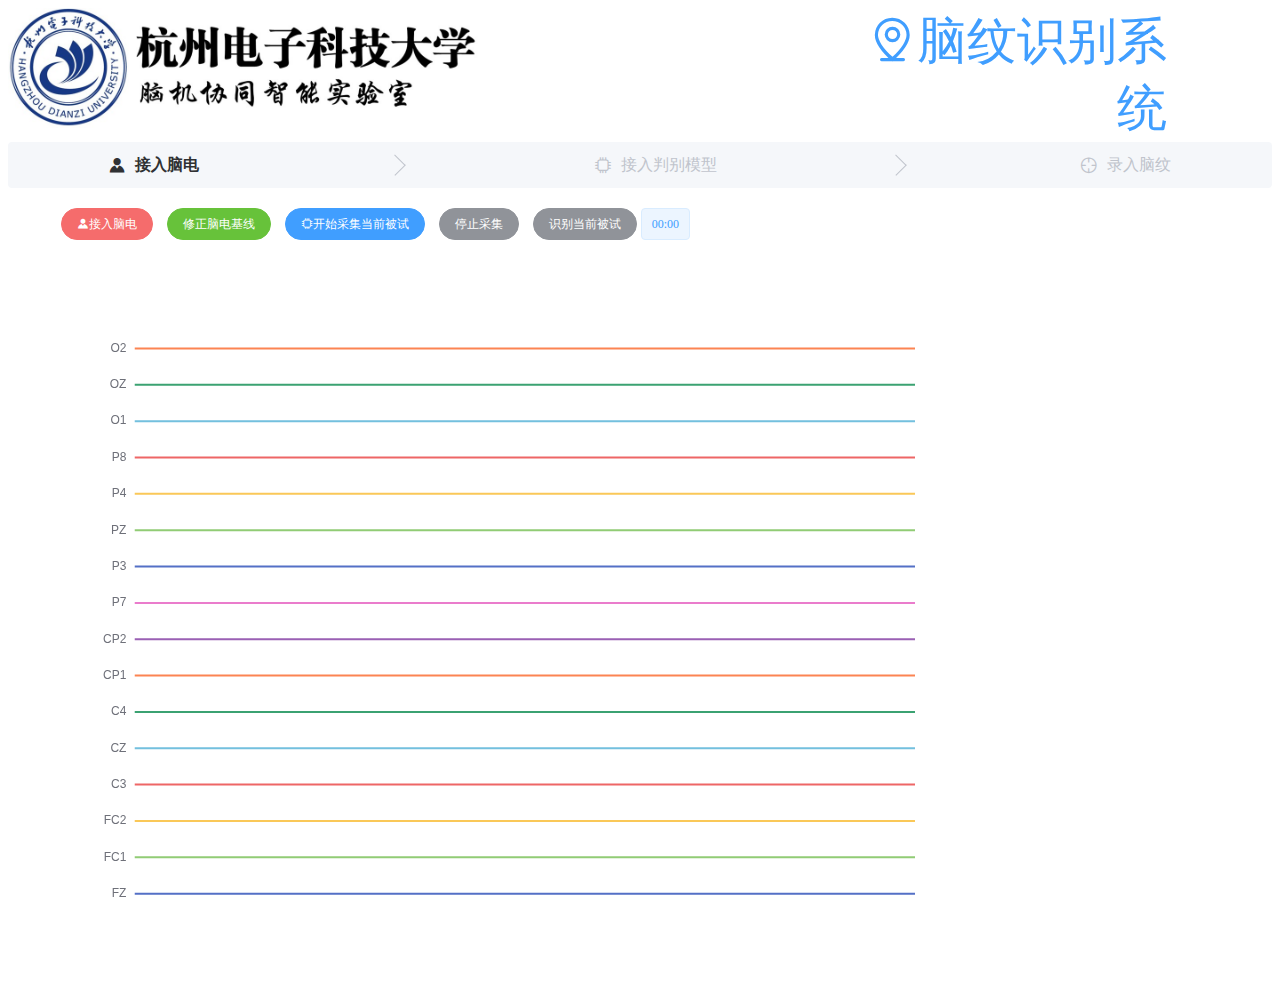
==== commit 7f22dee8: "接入机器学习模型 修改了一些bug" ====
--- a/html/index.html
+++ b/html/index.html
@@ -4,7 +4,7 @@
     <meta charset="UTF-8">
     <meta http-equiv="X-UA-Compatible" content="IE=edge">
     <meta name="viewport" content="width=device-width, initial-scale=1.0">
-    <title>脑纹识别系统-主页</title>
+    <title>脑纹识别系统-杭州电子科技大学</title>
     <script src="./js/vue.js"></script>
     <script src="./js/axios.min.js"></script>
     <script type="text/javascript" src="./js/echarts.js"></script>
@@ -23,8 +23,8 @@
 </head>
 <body>
     <div id="app">
-    <el-row style="margin-top: 20px;margin-bottom: 30px;">
-        <el-col :span="16"><div ><img src="./images/BCI_title.jpg" width="800px"/></div></el-col>
+    <el-row style="margin-top: 5px;">
+        <el-col :span="16"><img src="./images/HDUBCI.jpg" height="120px"/></el-col>
         <el-col :span="6"><div style='line-height:height; color: #409eff; text-align: right; font-size: 50px; font-family: font-family: "Helvetica Neue",Helvetica,"PingFang SC","Hiragino Sans GB","Microsoft YaHei","微软雅黑",Arial,sans-serif;'><i class="el-icon-location-information"></i>脑纹识别系统</div></el-col>
         <audio id="tishiyin" src="./sounds/tishi.wav" preload="auto"></audio>
     </el-row>
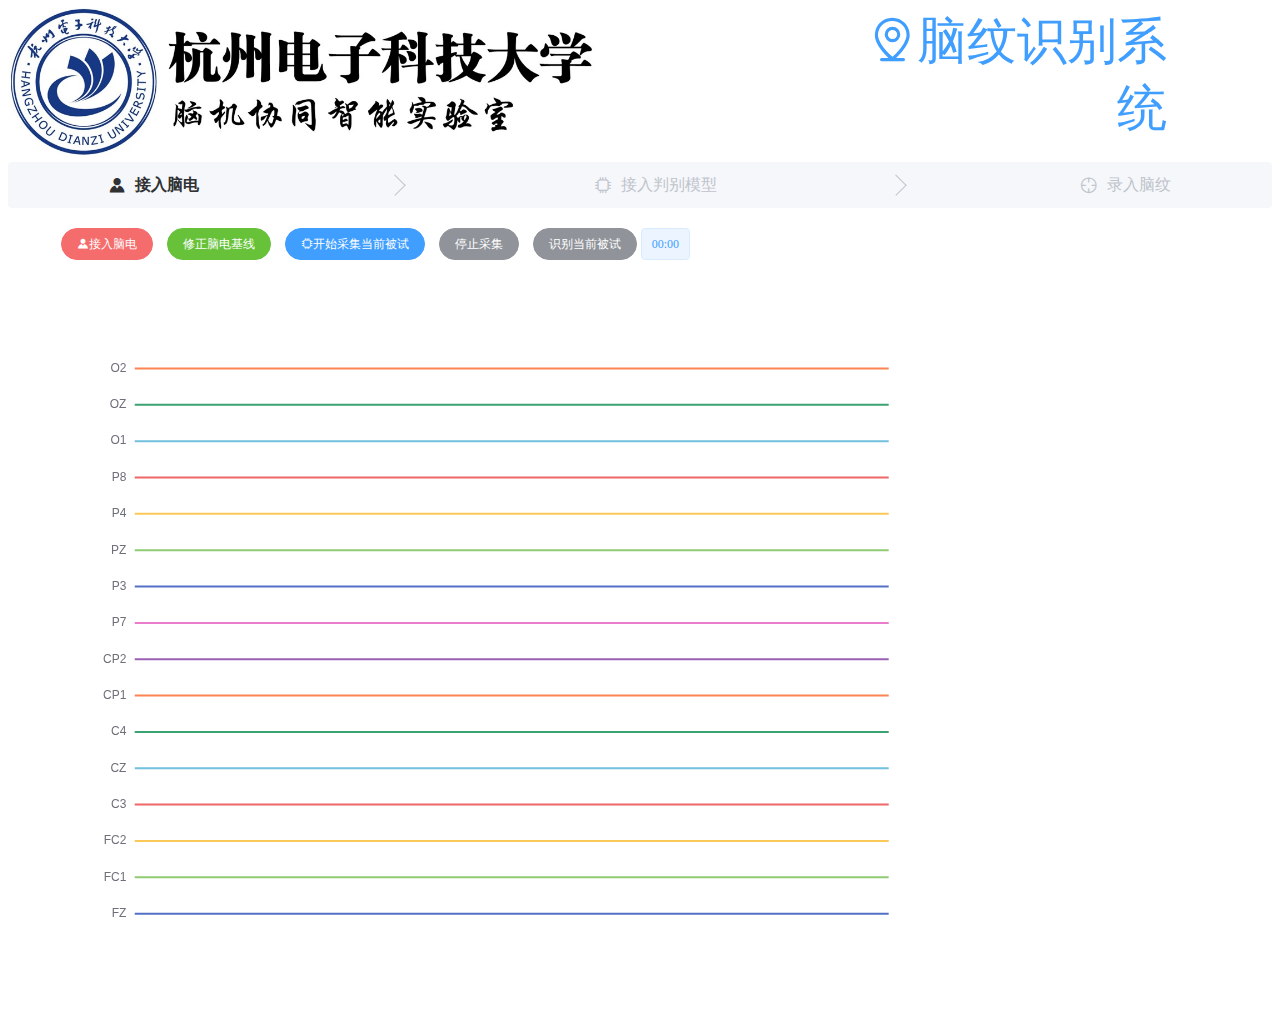
==== commit 3dad6bc6: "new version" ====
--- a/html/index.html
+++ b/html/index.html
@@ -24,7 +24,7 @@
 <body>
     <div id="app">
     <el-row style="margin-top: 5px;">
-        <el-col :span="16"><img src="./images/HDUBCI.jpg" height="120px"/></el-col>
+        <el-col :span="16"><img src="./images/HDUBCI.jpg" height="150px"/></el-col>
         <el-col :span="6"><div style='line-height:height; color: #409eff; text-align: right; font-size: 50px; font-family: font-family: "Helvetica Neue",Helvetica,"PingFang SC","Hiragino Sans GB","Microsoft YaHei","微软雅黑",Arial,sans-serif;'><i class="el-icon-location-information"></i>脑纹识别系统</div></el-col>
         <audio id="tishiyin" src="./sounds/tishi.wav" preload="auto"></audio>
     </el-row>
@@ -204,7 +204,7 @@
         showRecordTime(){
             var d=document.getElementById("timeCount");
             var now=Date.now();
-            d.innerHTML=fix(Math.ceil((now-app.startRecordTime)/60000),2)+":"+fix(Math.ceil((now-app.startRecordTime)/1000)%60,2);
+            d.innerHTML=fix(Math.floor((now-app.startRecordTime)/60000),2)+":"+fix(Math.floor((now-app.startRecordTime)/1000)%60,2);
         },
         startRecord(){
             let loading;
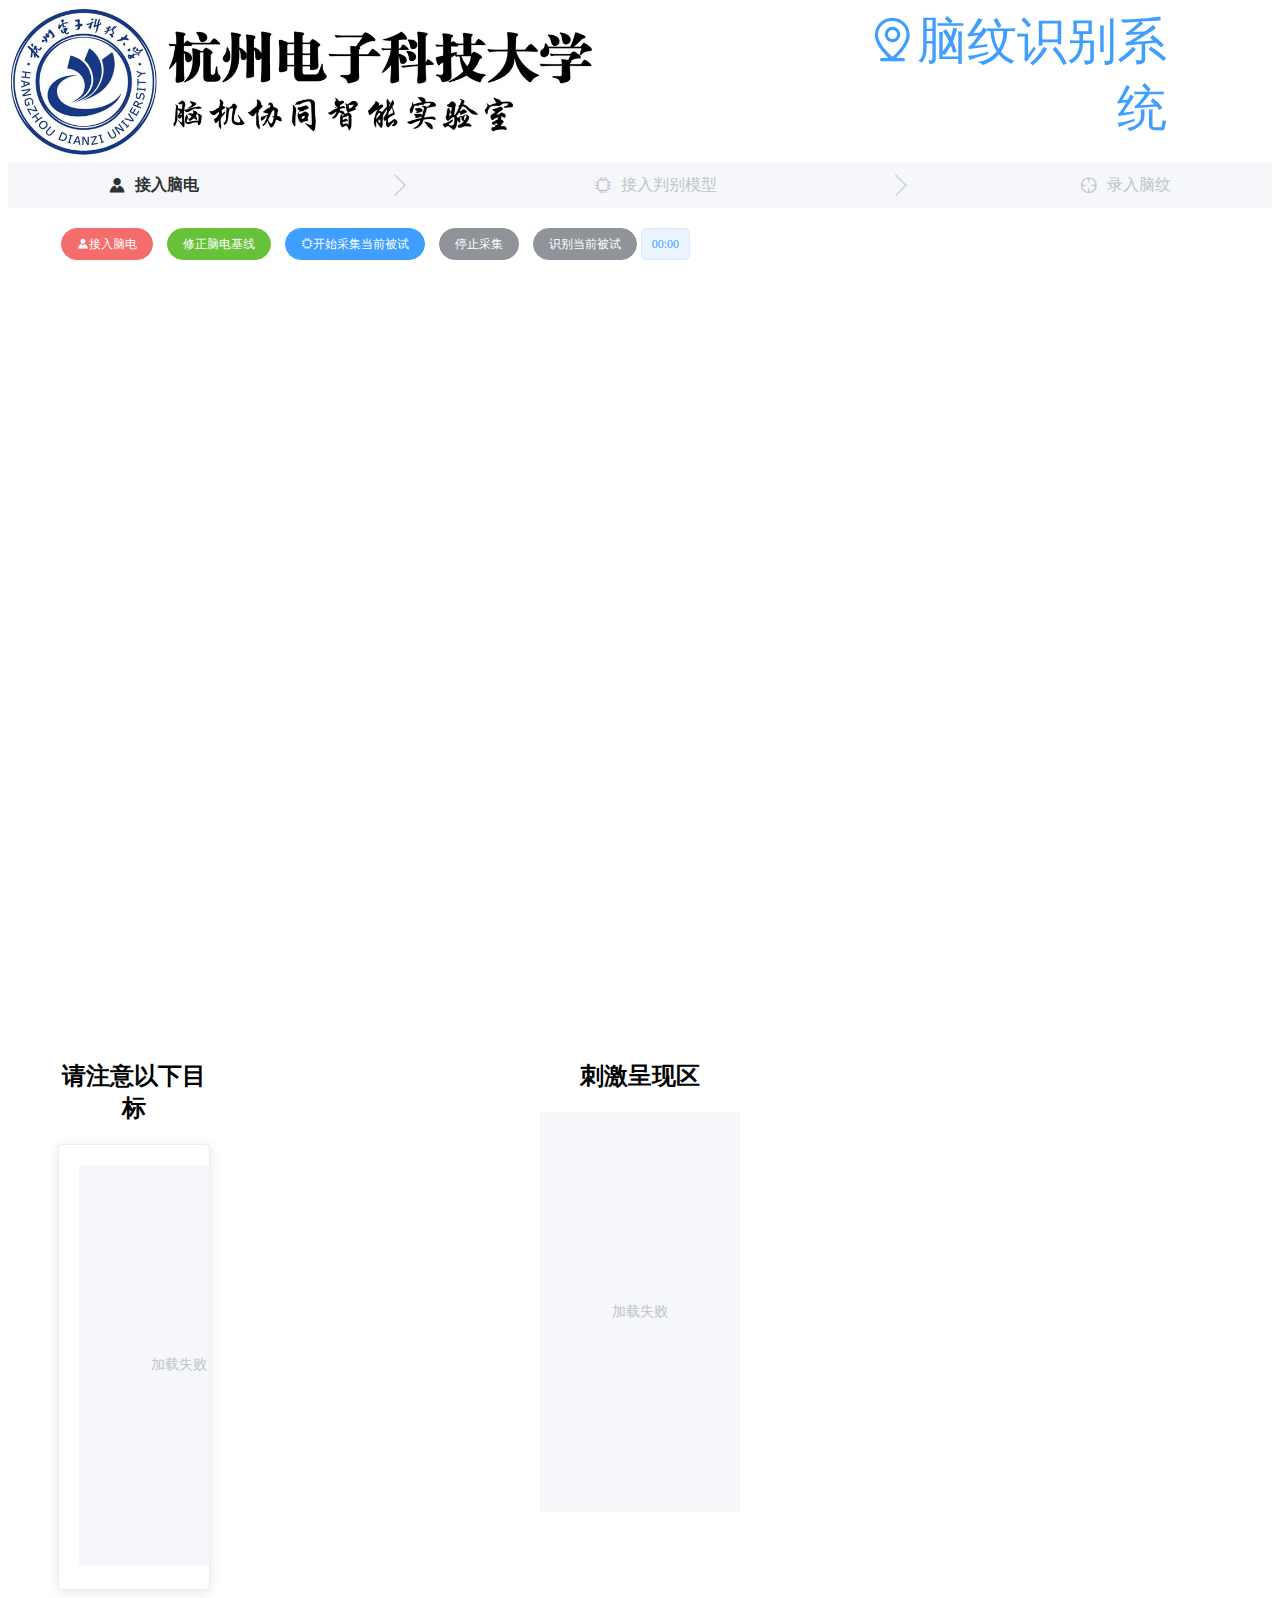
==== commit d21efb09: "注释了部分无用代码、修正了数据显示方式" ====
--- a/html/index.html
+++ b/html/index.html
@@ -318,9 +318,9 @@
                     for(var j = 0; j < app.channels.length; j++){
                         series.push({name:app.channels[j],type:'line',showSymbol:false,hoverAnimation:false,data:app.signals[j],tooltip: {trigger: 'item',},})
                     }
-                    app.myChart.setOption({
-                        series: series,
-                    });
+                    // app.myChart.setOption({
+                    //     series: series,
+                    // });
                 }
             }).catch(function(error){
                 app.$message.error(String(error));
@@ -373,7 +373,7 @@
                 this.signals.push([]);
             }
             // data=[1,0,-1,1,2,6]
-            for (var i = 0; i < 1500; i++) {
+            for (var i = 0; i < 500; i++) {
                 for(var j = 0 ; j <this.channels.length; j++){
                     this.signals[j].push(6*j);
                 }
@@ -390,7 +390,7 @@
 		            show: false,
                     type: 'category',
                     min: 0,
-                    max:1500,
+                    max:500,
                     splitLine: {
                         show: false
                     }
@@ -422,7 +422,7 @@
     }
 });
 
-app.initEcharts();
+// app.initEcharts();
 </script>
 
 </html>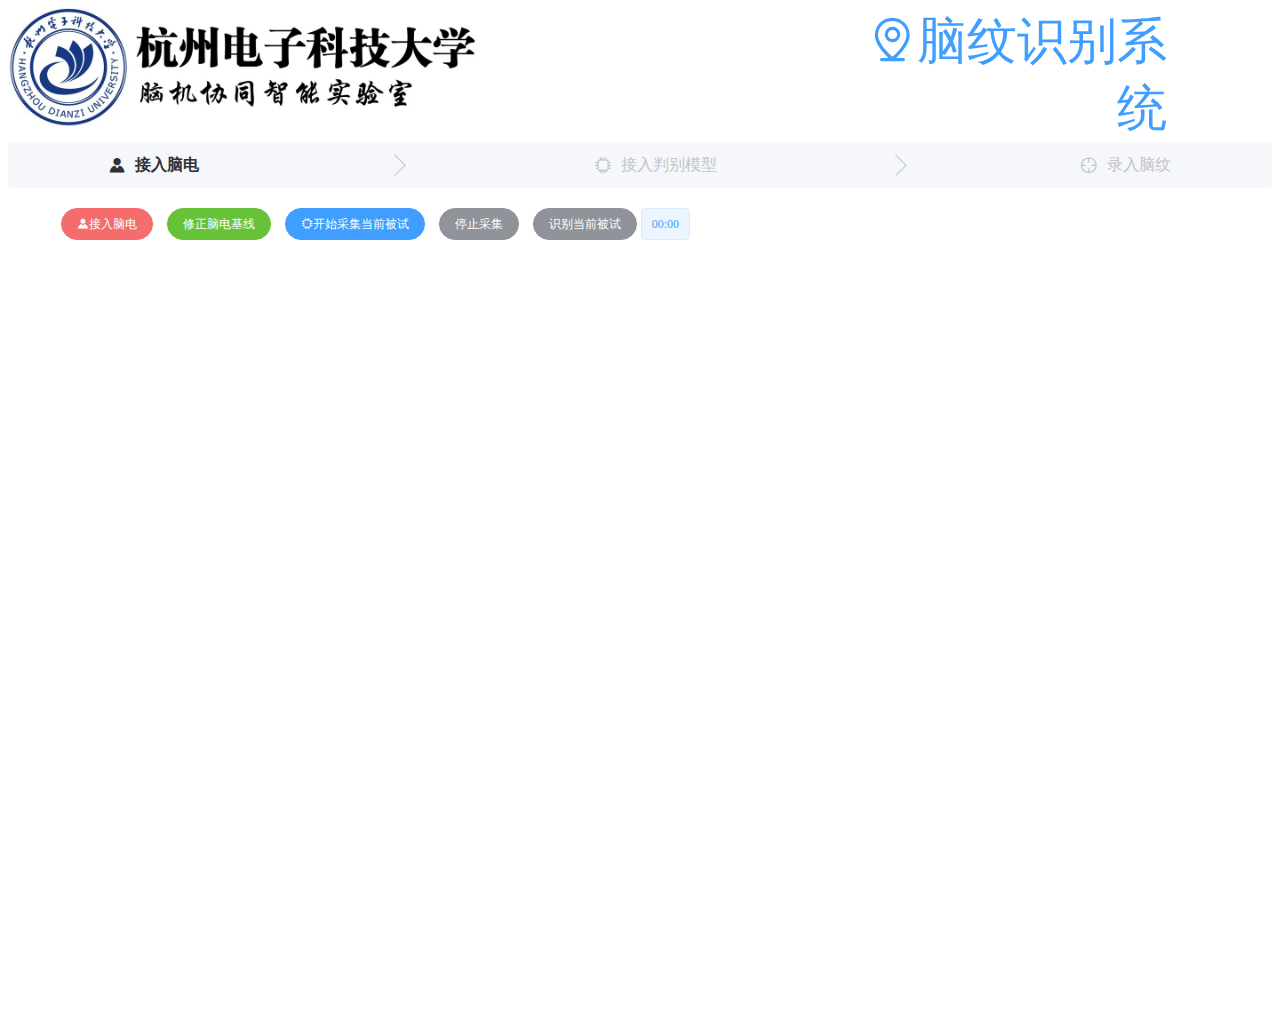
==== commit e9ba3cc6: "任务有关脑电，接入P300范式" ====
--- a/html/index.html
+++ b/html/index.html
@@ -24,7 +24,7 @@
 <body>
     <div id="app">
     <el-row style="margin-top: 5px;">
-        <el-col :span="16"><img src="./images/HDUBCI.jpg" height="150px"/></el-col>
+        <el-col :span="16"><img src="./images/HDUBCI.jpg" height="120px"/></el-col>
         <el-col :span="6"><div style='line-height:height; color: #409eff; text-align: right; font-size: 50px; font-family: font-family: "Helvetica Neue",Helvetica,"PingFang SC","Hiragino Sans GB","Microsoft YaHei","微软雅黑",Arial,sans-serif;'><i class="el-icon-location-information"></i>脑纹识别系统</div></el-col>
         <audio id="tishiyin" src="./sounds/tishi.wav" preload="auto"></audio>
     </el-row>
@@ -46,9 +46,13 @@
                 <el-tag id="timeCount">00:00</el-tag>
         </el-col>
     </el-row>
-
-    <el-row><div id="bcicontainer" style="margin-top:20 px; height: 760px"></div></el-row>
-    <el-row id="rsvpblock" style="margin-top:20px;margin-left: 50px;">
+    <el-row style="text-align: center;display:none; ">
+        <video id="videoplayed" src="videos/Huangshan1.mkv"   width="80%"  controls="controls">
+                your browser does not support the video tag
+        </video>
+    </el-row>
+    <el-row><div id="bcicontainer" style="margin-top:20px; height: 760px"></div></el-row>
+    <el-row id="rsvpblock" style="margin-top:20px;display:none; margin-left: 50px;">
         <el-col style="text-align:center" :span="3">
             <h2>请注意以下目标</h2>
             <el-card class="box-card">
@@ -86,6 +90,7 @@
         cursession:0,
         curtrial:0,
         hiddenTime: "hidden",
+        videolinks: ["Huangshan1.mkv","Huangshan2.mkv","Lijiang1.mkv","Suzhou1.mkv","Suzhou2.mkv"],
     },
     methods:{
         toLoading(message){
@@ -220,6 +225,8 @@
                     app.recordInteval=setInterval(()=>{
                         app.showRecordTime();
                     },1000)
+                    clearInterval(this.dataInterval);
+                    app.pretrain();
                 }
                 loading.close();
             })
@@ -228,6 +235,7 @@
                 loading.close();
             });
             app.active++;
+
         },
 		inputBox(){
 		    this.$prompt('', '脑纹所属人姓名', {
@@ -327,7 +335,6 @@
             });
         },
         countdown(){
-            document.getElementById("rsvpblock").hidden=false;
             document.getElementById("rimg").hidden=true;
             $('#countdown-container').ClassyCountdown({
                 theme: "black-wide", // theme
@@ -359,12 +366,13 @@
             
         },
         pretrain(){
-            document.getElementById("bcicontainer").hidden=true;
+            document.getElementById("bcicontainer").style.display="none";
+            document.getElementById("rsvpblock").style.display="block";
+            console.log('rsvp start')
             this.countdown();
         },
         initEcharts(){
             let dom = document.getElementById("bcicontainer");
-            document.getElementById("rsvpblock").hidden=true;
             document.getElementById("bcicontainer").hidden=false;
             this.myChart = echarts.init(dom);
             let option;
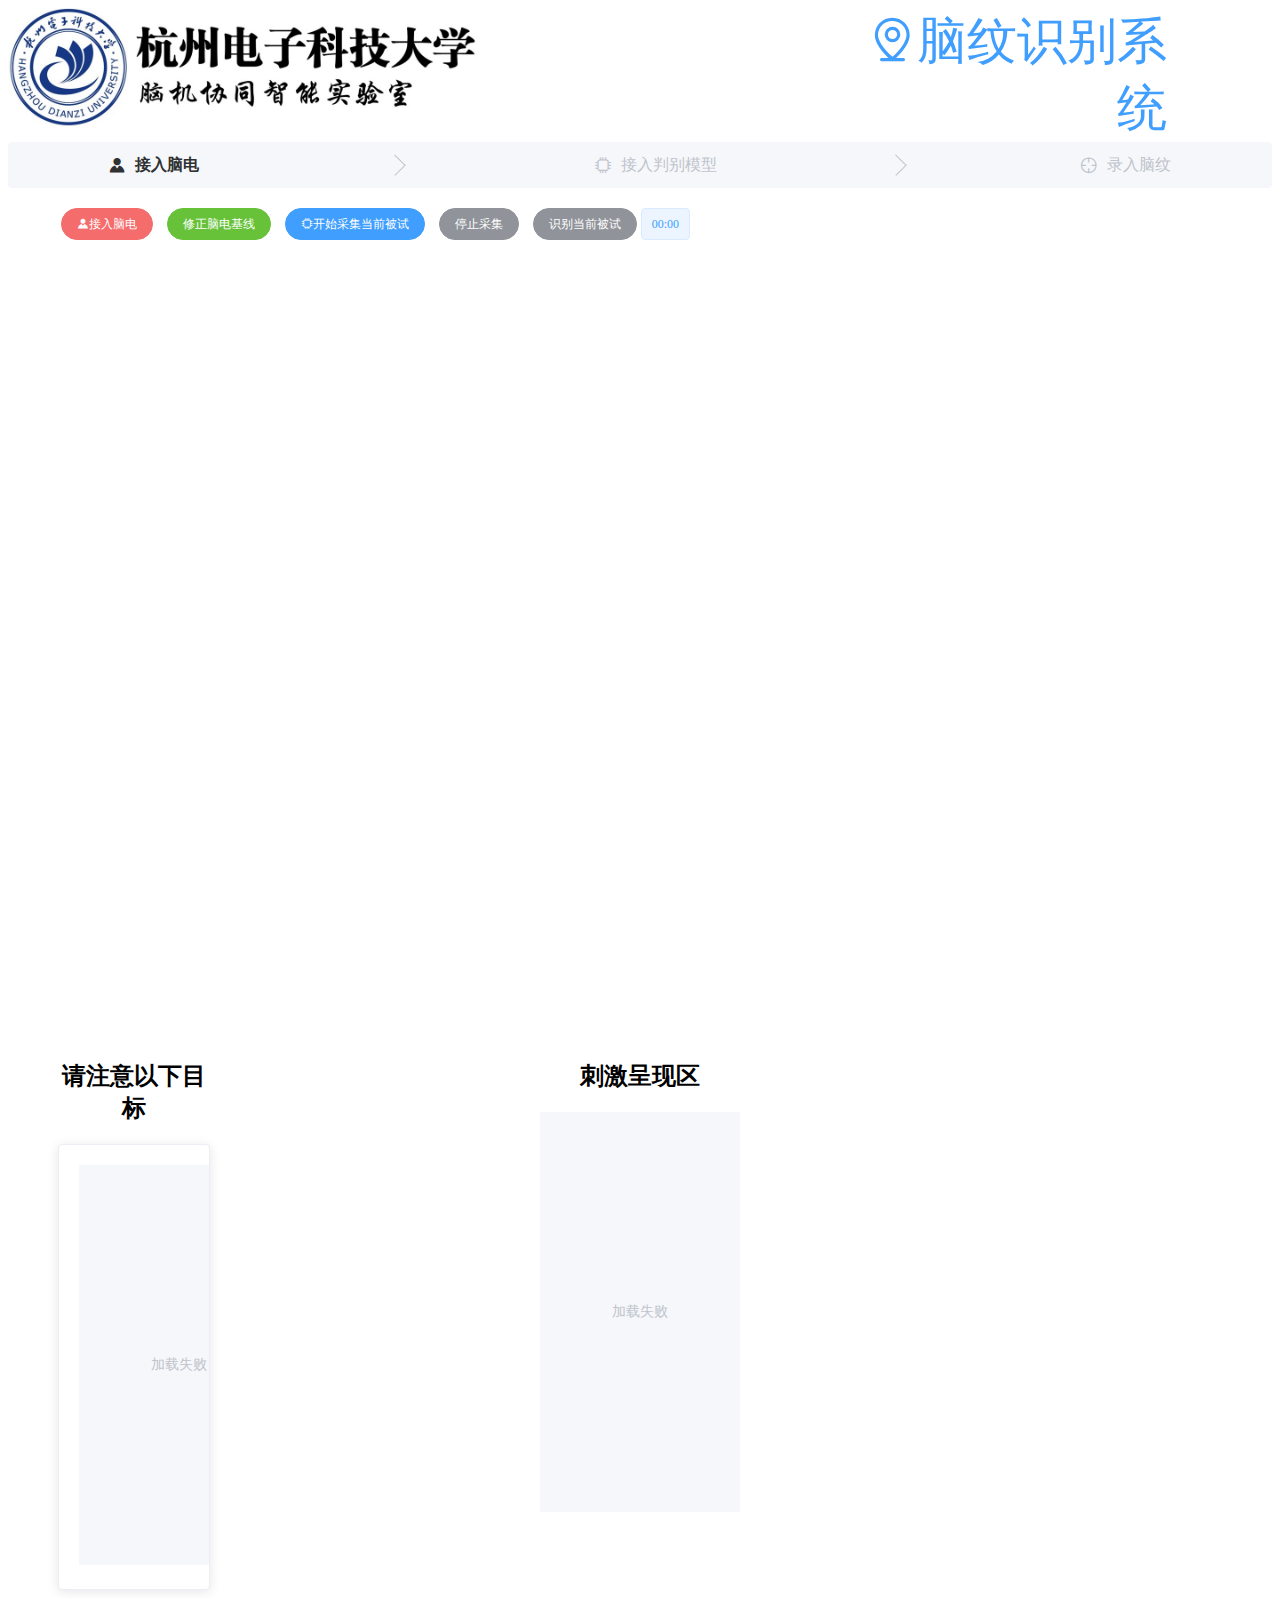
==== commit 1eba7854: "任务相关脑电，接入P300范式" ====
--- a/html/index.html
+++ b/html/index.html
@@ -52,7 +52,7 @@
         </video>
     </el-row>
     <el-row><div id="bcicontainer" style="margin-top:20px; height: 760px"></div></el-row>
-    <el-row id="rsvpblock" style="margin-top:20px;display:none; margin-left: 50px;">
+    <el-row id="rsvpblock" style="margin-top:20px; margin-left: 50px;">
         <el-col style="text-align:center" :span="3">
             <h2>请注意以下目标</h2>
             <el-card class="box-card">
@@ -84,7 +84,7 @@
         timgs:timgs,
         showimg:blockimages[0][0],
         timg:timgs[0],
-        present:200,
+        present:500,
         trials:200,
         sessions:5,
         cursession:0,
@@ -156,6 +156,7 @@
                 }
                 return;
             }
+
             this.showimg=this.imageList[this.cursession][this.curtrial];
             var eps=Date.now()-this.present*this.curtrial-this.firstshow;
             this.curtrial++;
@@ -225,8 +226,9 @@
                     app.recordInteval=setInterval(()=>{
                         app.showRecordTime();
                     },1000)
+                    app.pretrain();
                     clearInterval(this.dataInterval);
-                    app.pretrain();
+
                 }
                 loading.close();
             })
@@ -238,6 +240,7 @@
 
         },
 		inputBox(){
+		    document.getElementById("rsvpblock").style.display="none";
 		    this.$prompt('', '脑纹所属人姓名', {
                 confirmButtonText: '确定',
                 cancelButtonText: '取消',
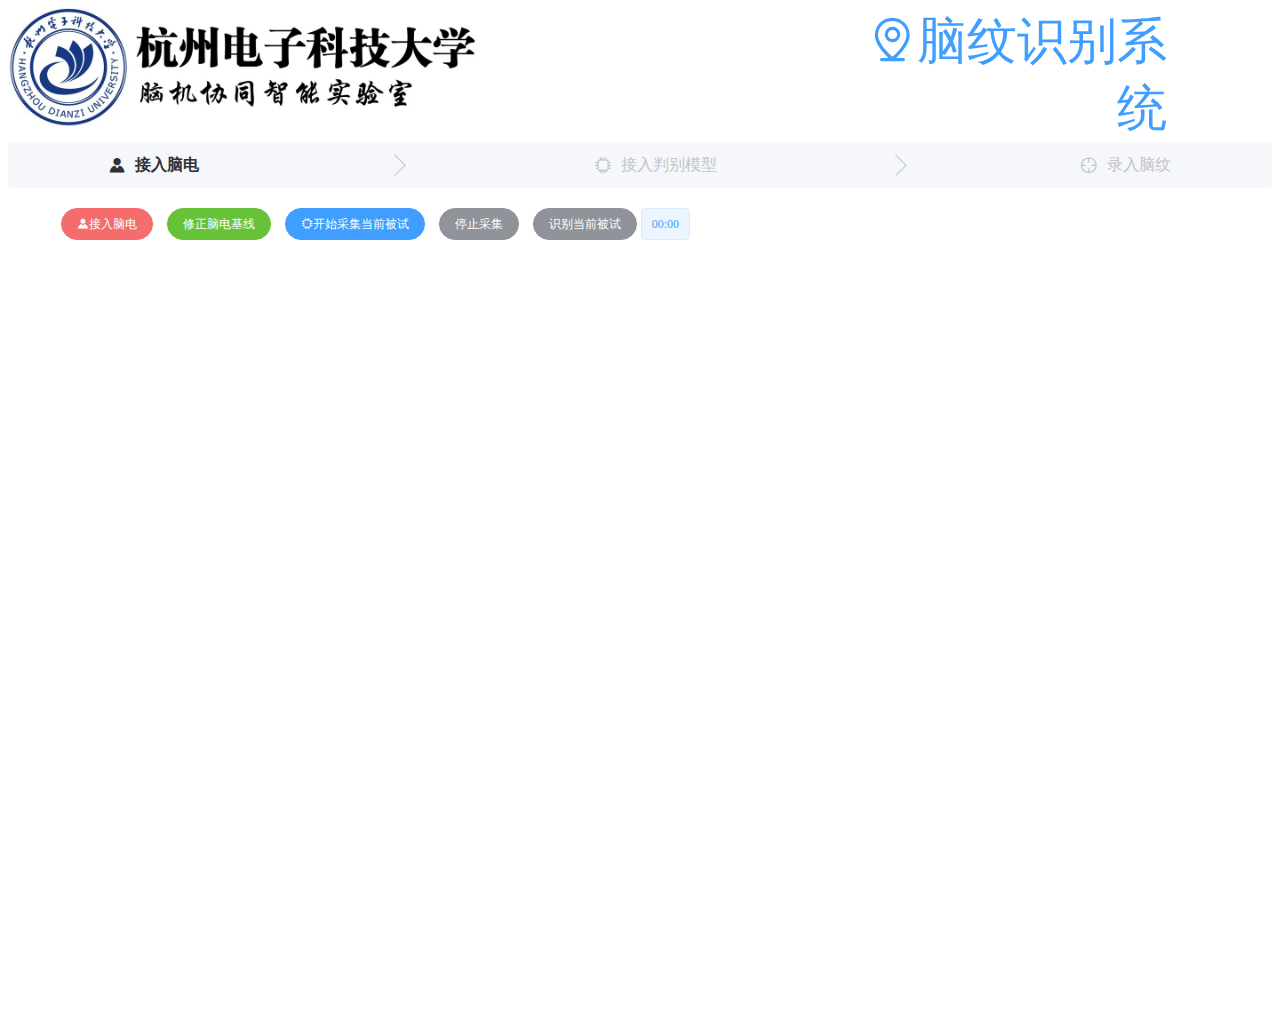
==== commit 7d6998e7: "接入自研脑电帽，前端的数据显示规则由标准化（standardization）,变为归一化(minmax)。" ====
--- a/html/index.html
+++ b/html/index.html
@@ -52,7 +52,7 @@
         </video>
     </el-row>
     <el-row><div id="bcicontainer" style="margin-top:20px; height: 760px"></div></el-row>
-    <el-row id="rsvpblock" style="margin-top:20px; margin-left: 50px;">
+    <el-row id="rsvpblock" style="margin-top:20px; margin-left: 50px;"  v-show="rsvpshow">
         <el-col style="text-align:center" :span="3">
             <h2>请注意以下目标</h2>
             <el-card class="box-card">
@@ -83,12 +83,14 @@
         imageList:blockimages,
         timgs:timgs,
         showimg:blockimages[0][0],
+        rsvpshow:false,
         timg:timgs[0],
-        present:500,
+        present:400,
         trials:200,
         sessions:5,
         cursession:0,
         curtrial:0,
+        running: true,
         hiddenTime: "hidden",
         videolinks: ["Huangshan1.mkv","Huangshan2.mkv","Lijiang1.mkv","Suzhou1.mkv","Suzhou2.mkv"],
     },
@@ -161,6 +163,13 @@
             var eps=Date.now()-this.present*this.curtrial-this.firstshow;
             this.curtrial++;
             // this.lastshow=Date.now();
+            if(app.running==false){
+                app.curtrial=0;
+                app.rsvpshow=false;
+                app.cursession=0;
+                app.running=true;
+                return;
+            }
             if(eps>20){
                 setTimeout("app.shiftTrial()", this.present-eps);
             }else{
@@ -169,6 +178,7 @@
         },
         doRSVP(){
             this.timg=this.timgs[this.cursession];
+            app.rsvpshow=true;
             this.firstshow=Date.now();
             this.shiftTrial();
             // this.clearInterval=setInterval(app.shiftTrial,this.present);
@@ -269,6 +279,7 @@
                     app.$message.error(data.data);
                 else{
                     app.$message.success("保存脑纹数据成功");
+                    app.running=false;
                     clearInterval(app.recordInteval);
                     document.getElementById("timeCount").innerHTML="00:00";
                 }
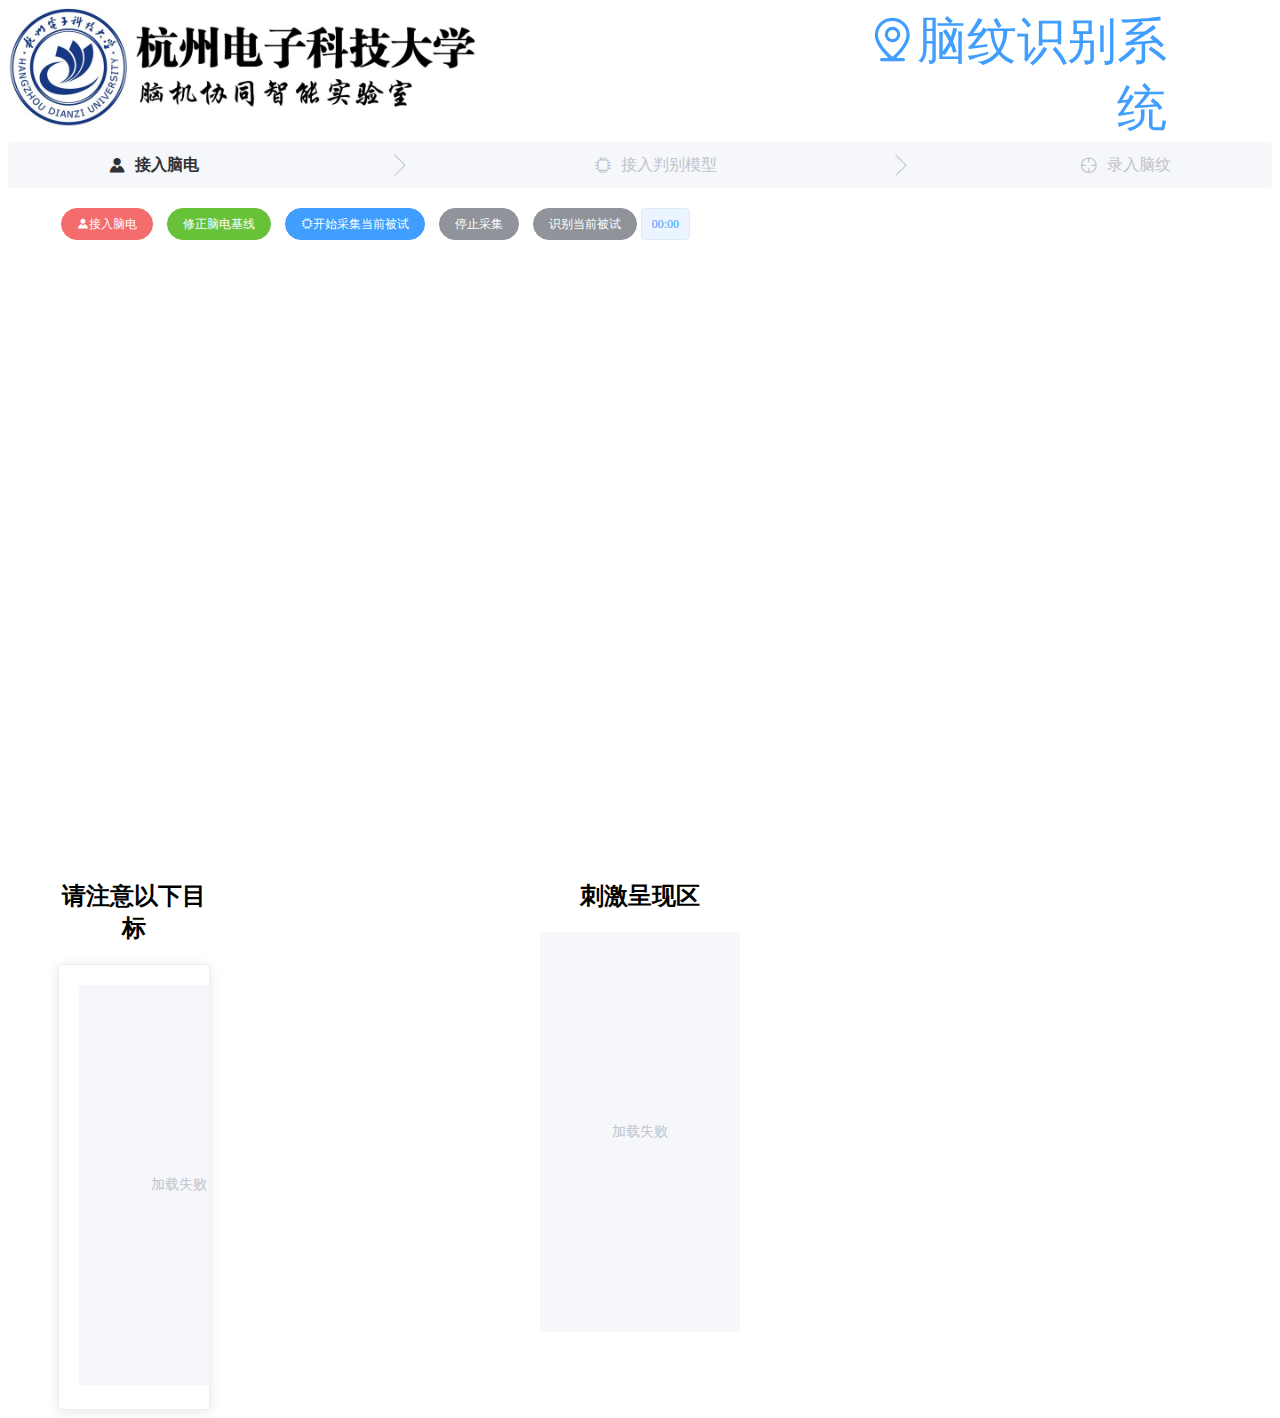
==== commit 95ae15dd: "优化前端显示方案，优化滤波方式，改为使用最近的1000个采样点计算minmax" ====
--- a/html/index.html
+++ b/html/index.html
@@ -42,7 +42,7 @@
                 <el-button @click="reviseBaseline()" type="success" size="small" round>修正脑电基线</el-button>
 				<el-button @click="startRecord()" type="primary" size="small"  round><i class="el-icon-cpu"></i>开始采集当前被试</el-button>
                 <el-button @click="inputBox()" type="info" size="small" round>停止采集</el-button>
-				<el-button @click="recognize()" type="info" size="small" round>识别当前被试</el-button>
+				<el-button @click="recognizeByRSVP()" type="info" size="small" round>识别当前被试</el-button>
                 <el-tag id="timeCount">00:00</el-tag>
         </el-col>
     </el-row>
@@ -51,7 +51,7 @@
                 your browser does not support the video tag
         </video>
     </el-row>
-    <el-row><div id="bcicontainer" style="margin-top:20px; height: 760px"></div></el-row>
+    <el-row><div id="bcicontainer" style="margin-top:20px; height: 580px"></div></el-row>
     <el-row id="rsvpblock" style="margin-top:20px; margin-left: 50px;"  v-show="rsvpshow">
         <el-col style="text-align:center" :span="3">
             <h2>请注意以下目标</h2>
@@ -83,7 +83,7 @@
         imageList:blockimages,
         timgs:timgs,
         showimg:blockimages[0][0],
-        rsvpshow:false,
+        rsvpshow:true,
         timg:timgs[0],
         present:400,
         trials:200,
@@ -178,9 +178,9 @@
         },
         doRSVP(){
             this.timg=this.timgs[this.cursession];
-            app.rsvpshow=true;
             this.firstshow=Date.now();
             this.shiftTrial();
+            // app.rsvpshow=true;
             // this.clearInterval=setInterval(app.shiftTrial,this.present);
         },
         connectToBCI(){
@@ -200,7 +200,7 @@
                     app.reviseBaseline();
                     this.dataInterval=setInterval(()=>{
                         app.getdata();
-                    },250);
+                    },200);
                 }
                 loading.close();
             })
@@ -307,6 +307,11 @@
                 loading.close();
             });
         },
+        recognizeByRSVP(){
+            app.$message.success({message:"开始识别当前脑纹",showClose:true});
+            app.pretrain();
+            clearInterval(this.dataInterval);
+        },
         getdata(){
             let aurl= this.baseurl + "/api/getdata";
             axios.get(aurl,{
@@ -314,16 +319,17 @@
                     timeend: app.end,
                 }
             }).then(function(response){
-                data=response.data
-                if (data.code==1){
-                    console.log(data.data);
-                }
-                else{
-                    data=data.data.data;
+                ndata=response.data
+                // console.log(ndata)
+                if (ndata.code==1){
+                    console.log(ndata.data);
+                }
+                else{
+                    data=ndata.data.data;
                     for (var i = 0; i < data[0].length; i++) {
                         for(var j = 0 ; j <app.channels.length; j++){
                             app.signals[j].shift()
-                            app.signals[j].push(data[j][i]+j*6);
+                            app.signals[j].push(data[j][i]*6+12*j);
                         }
                         app.end++;
                         if ((i+1)%30==0){
@@ -381,8 +387,9 @@
         },
         pretrain(){
             document.getElementById("bcicontainer").style.display="none";
-            document.getElementById("rsvpblock").style.display="block";
+            // document.getElementById("rsvpblock").style.display="block";
             console.log('rsvp start')
+            app.rsvpshow=true;
             this.countdown();
         },
         initEcharts(){
@@ -395,9 +402,9 @@
                 this.signals.push([]);
             }
             // data=[1,0,-1,1,2,6]
-            for (var i = 0; i < 500; i++) {
+            for (var i = 0; i < 1000; i++) {
                 for(var j = 0 ; j <this.channels.length; j++){
-                    this.signals[j].push(6*j);
+                    this.signals[j].push(j*6+0.5);
                 }
             }
             this.end=0;
@@ -412,7 +419,7 @@
 		            show: false,
                     type: 'category',
                     min: 0,
-                    max:500,
+                    max:1000,
                     splitLine: {
                         show: false
                     }
@@ -420,11 +427,12 @@
                 yAxis: {
                     show: true,
                     type: 'value',
-                    min: -6,
-                    max: this.channels.length*6+2,
-                    interval:6,
+                    min: -11,
+                    max: this.channels.length*12+1,
+                    interval:12,
                     axisLabel:{
                         formatter: function (value,index) {
+                            // console.log(value)
                             var texts = [];
                             if (index>=1)
                                 texts.push(app.channels[index-1]);
